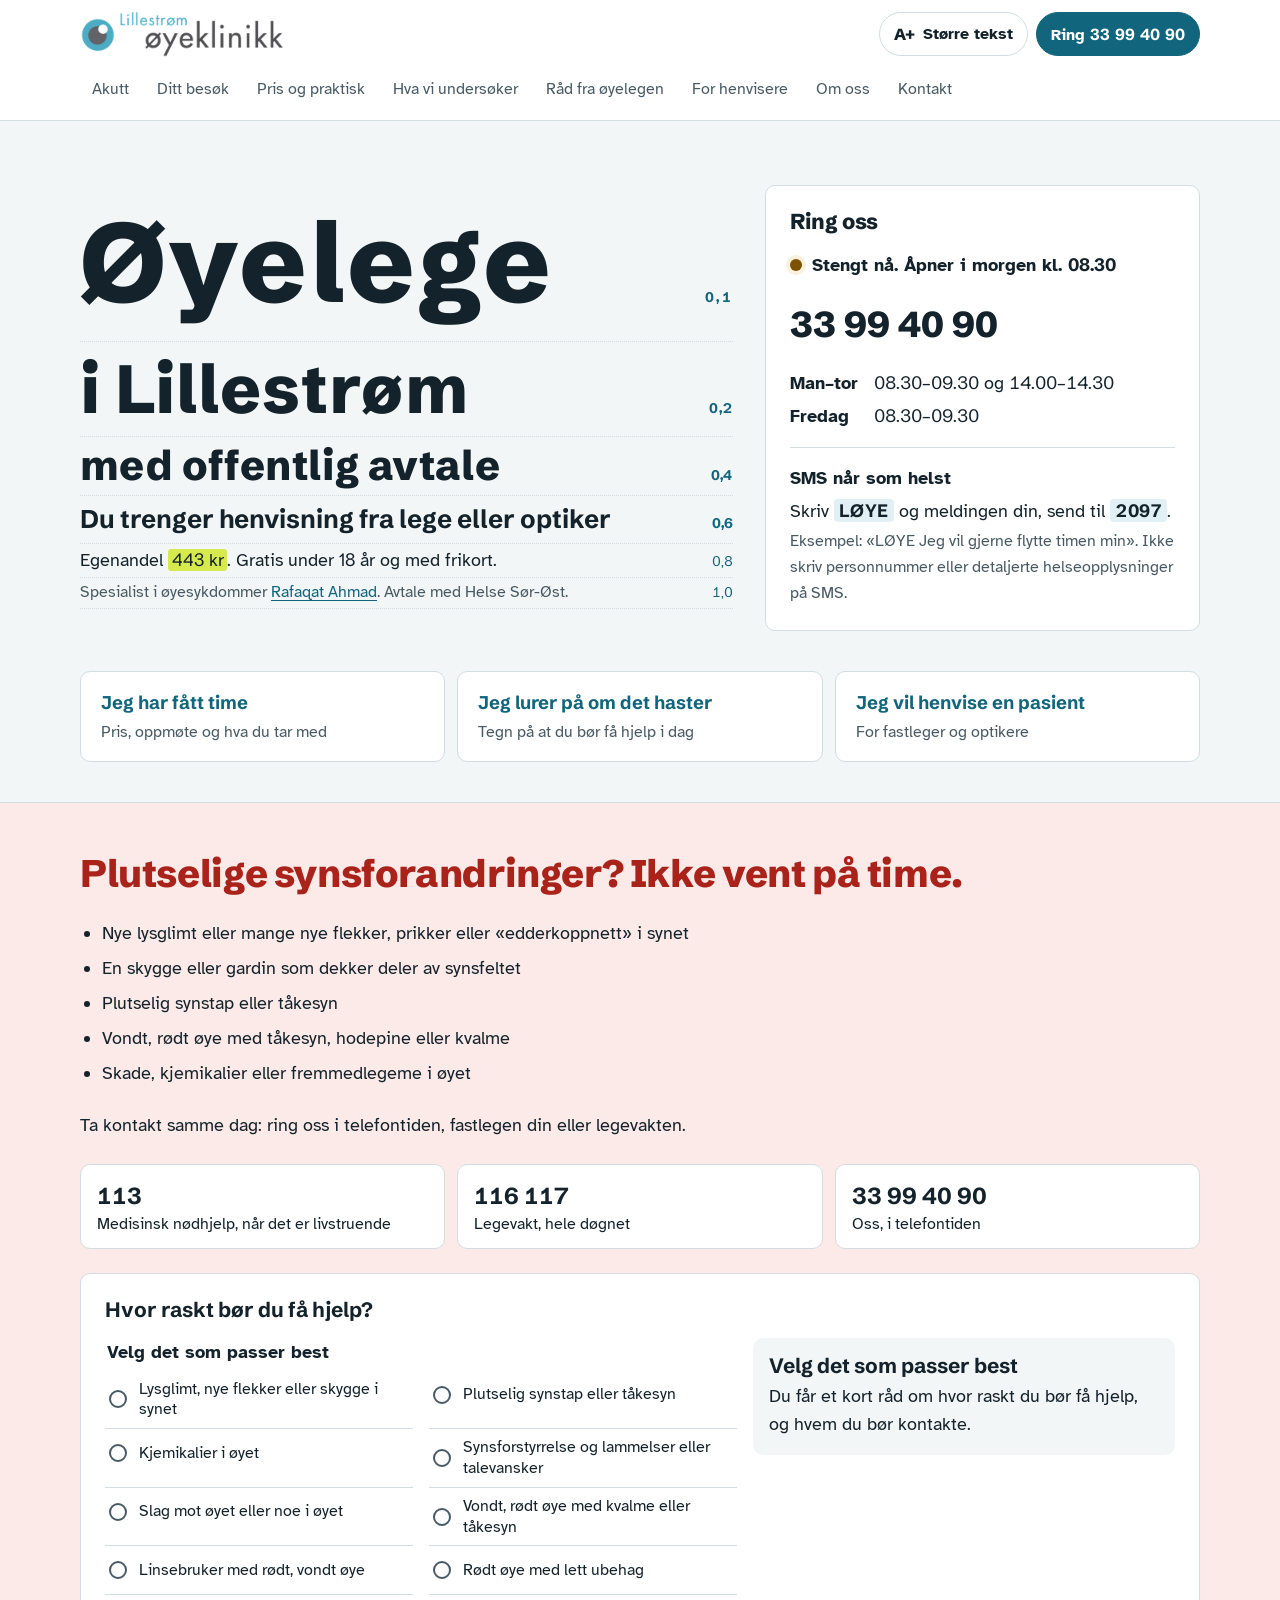
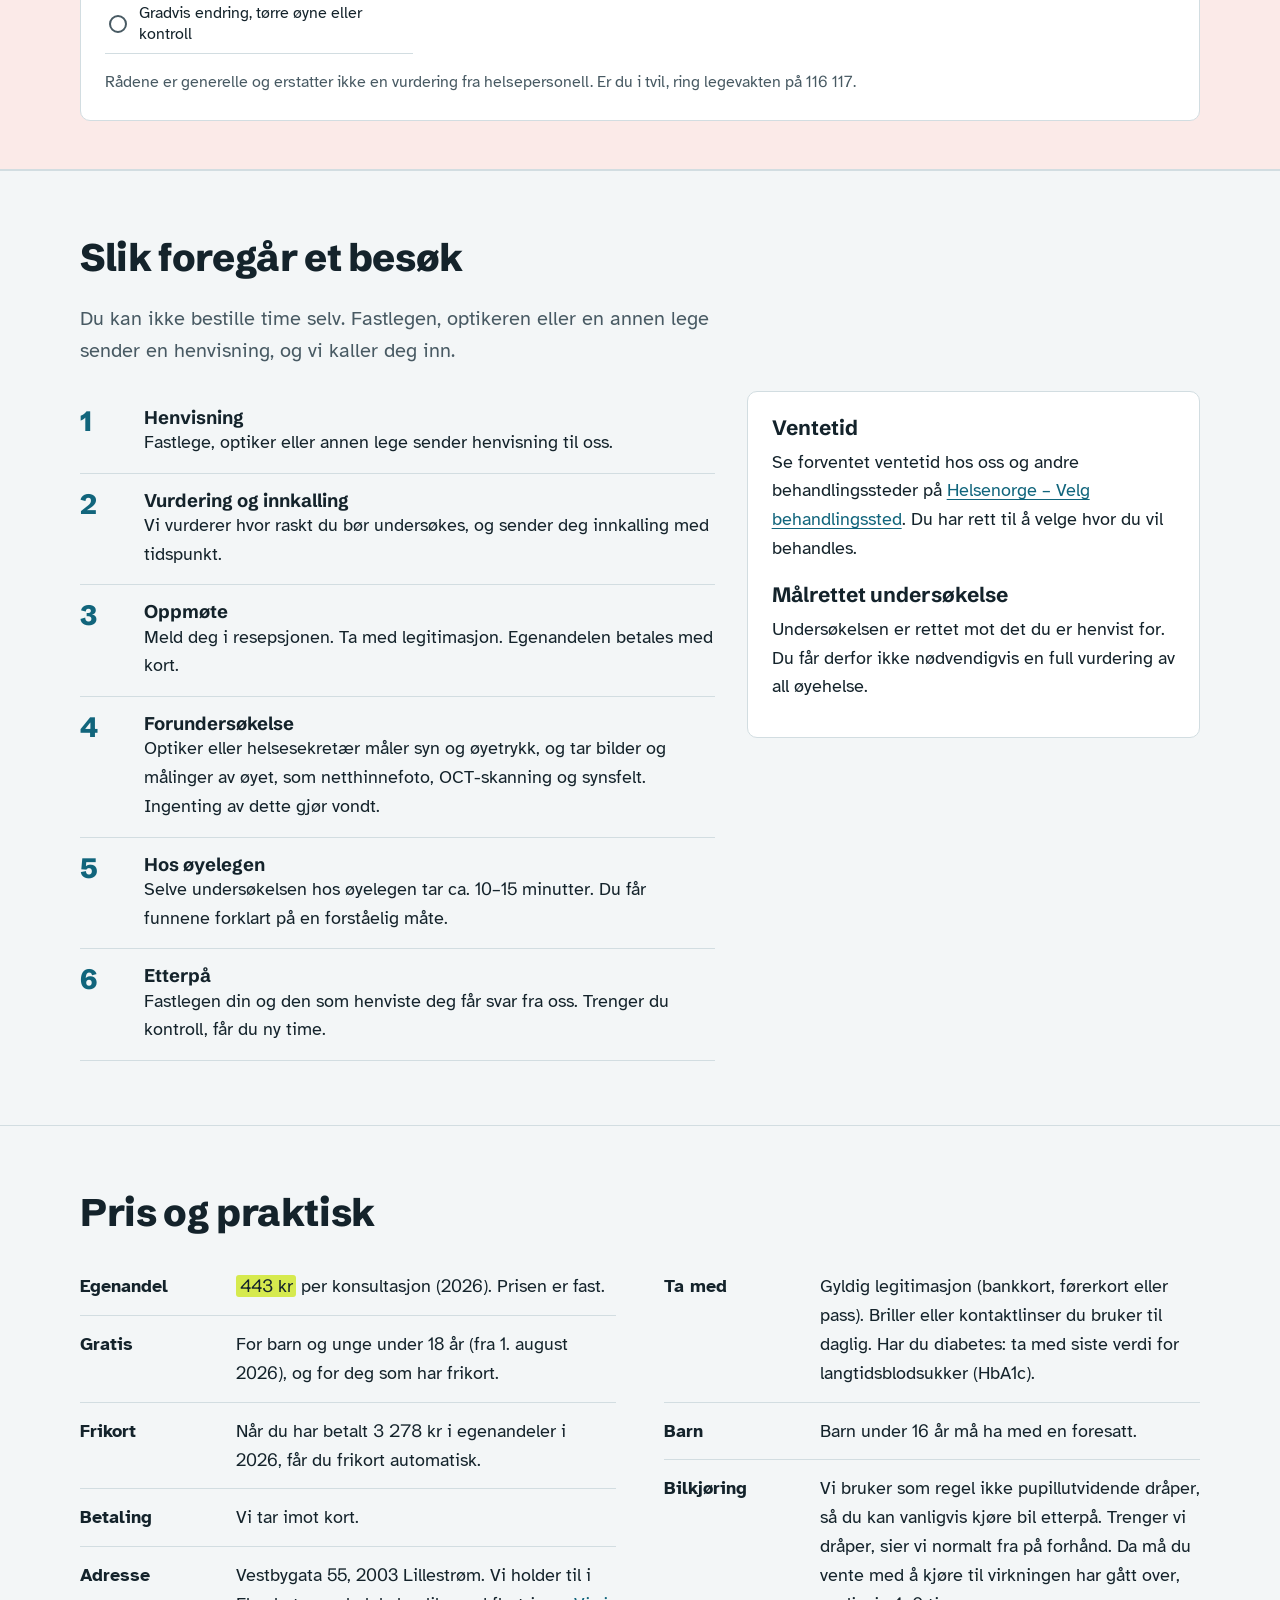
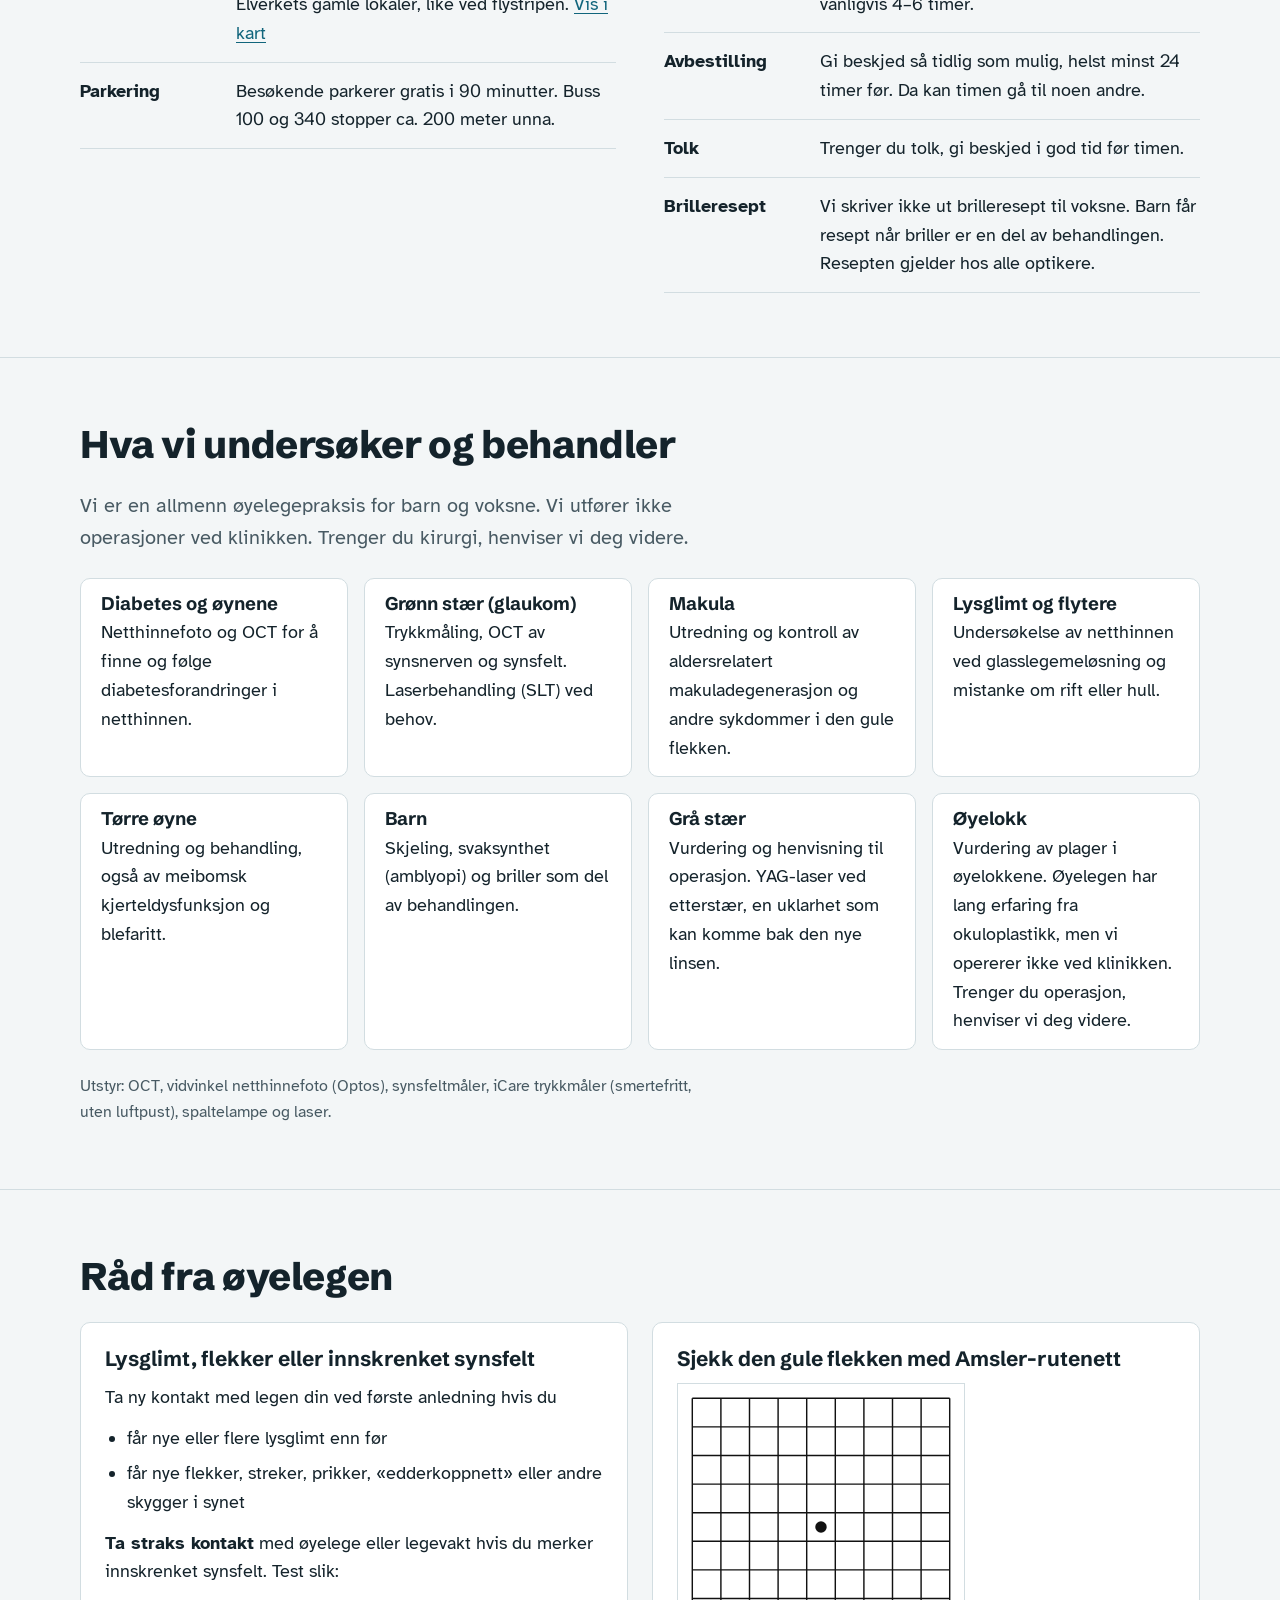
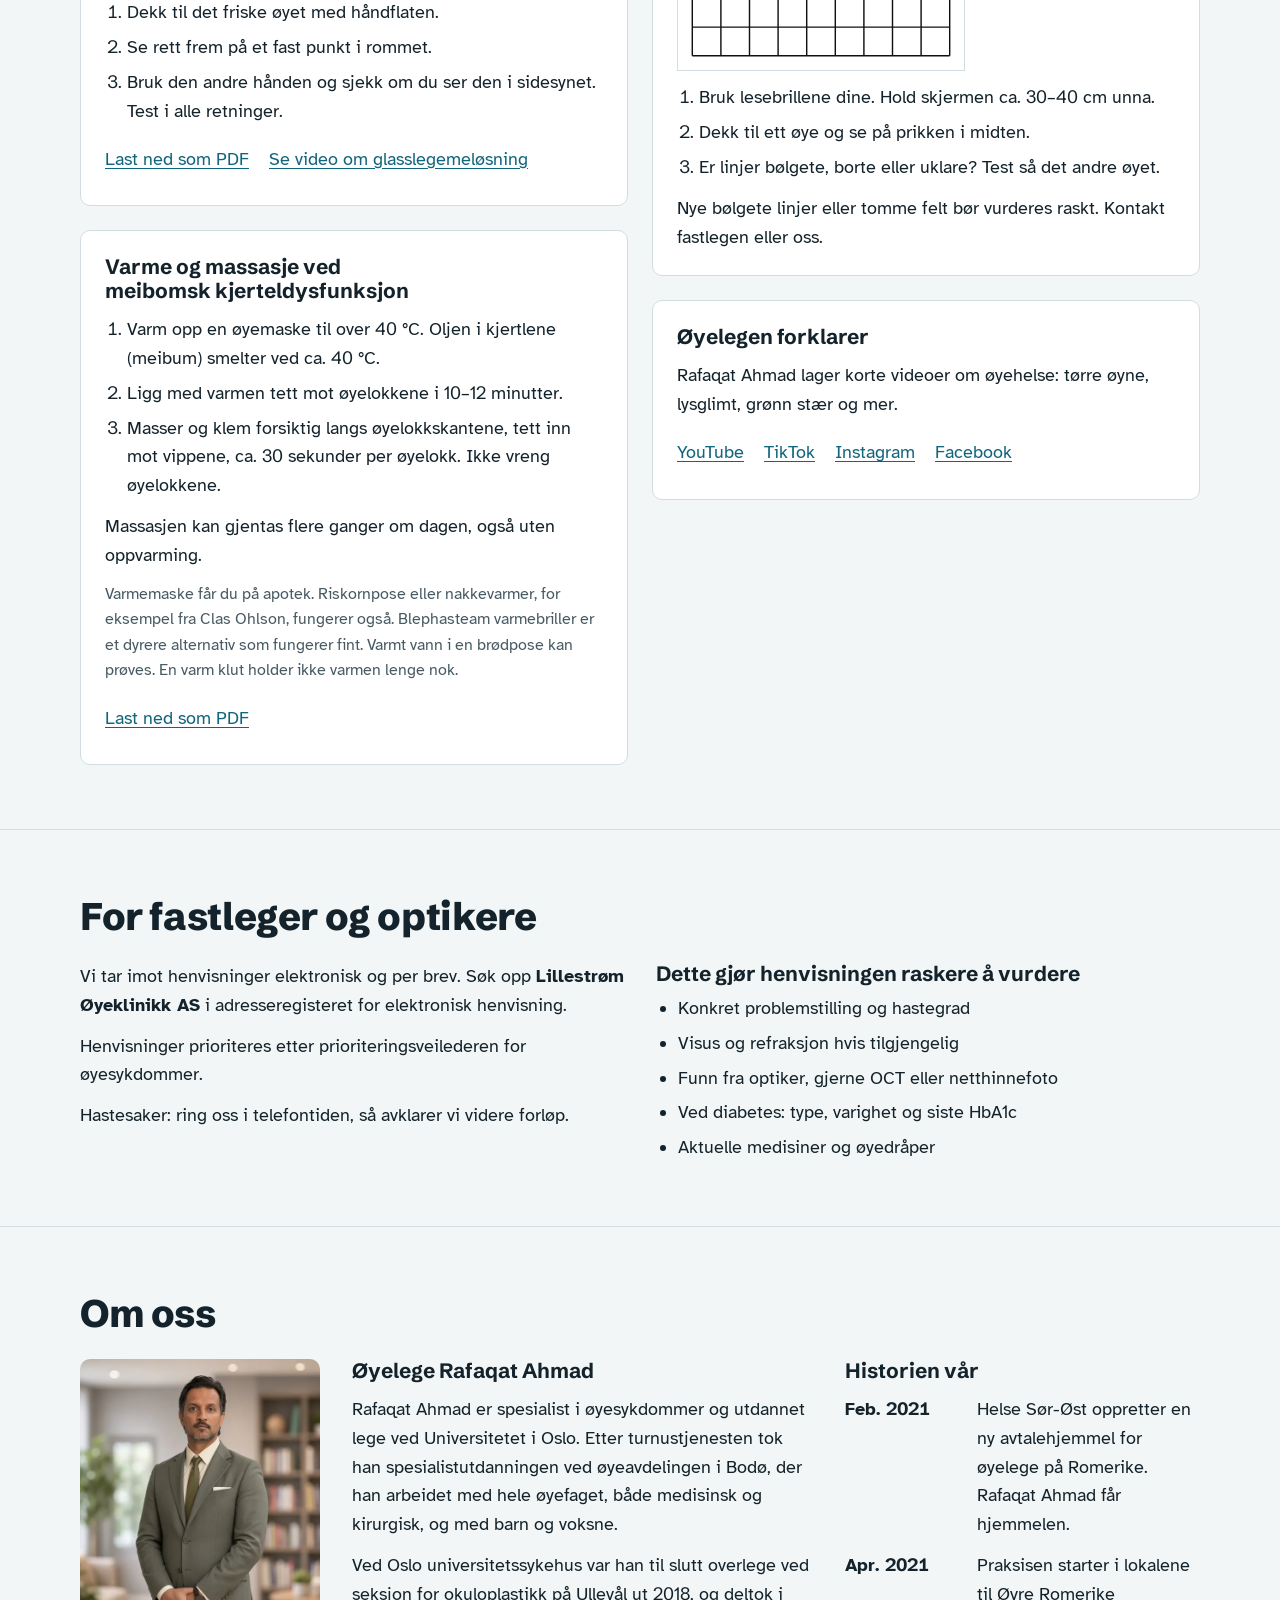
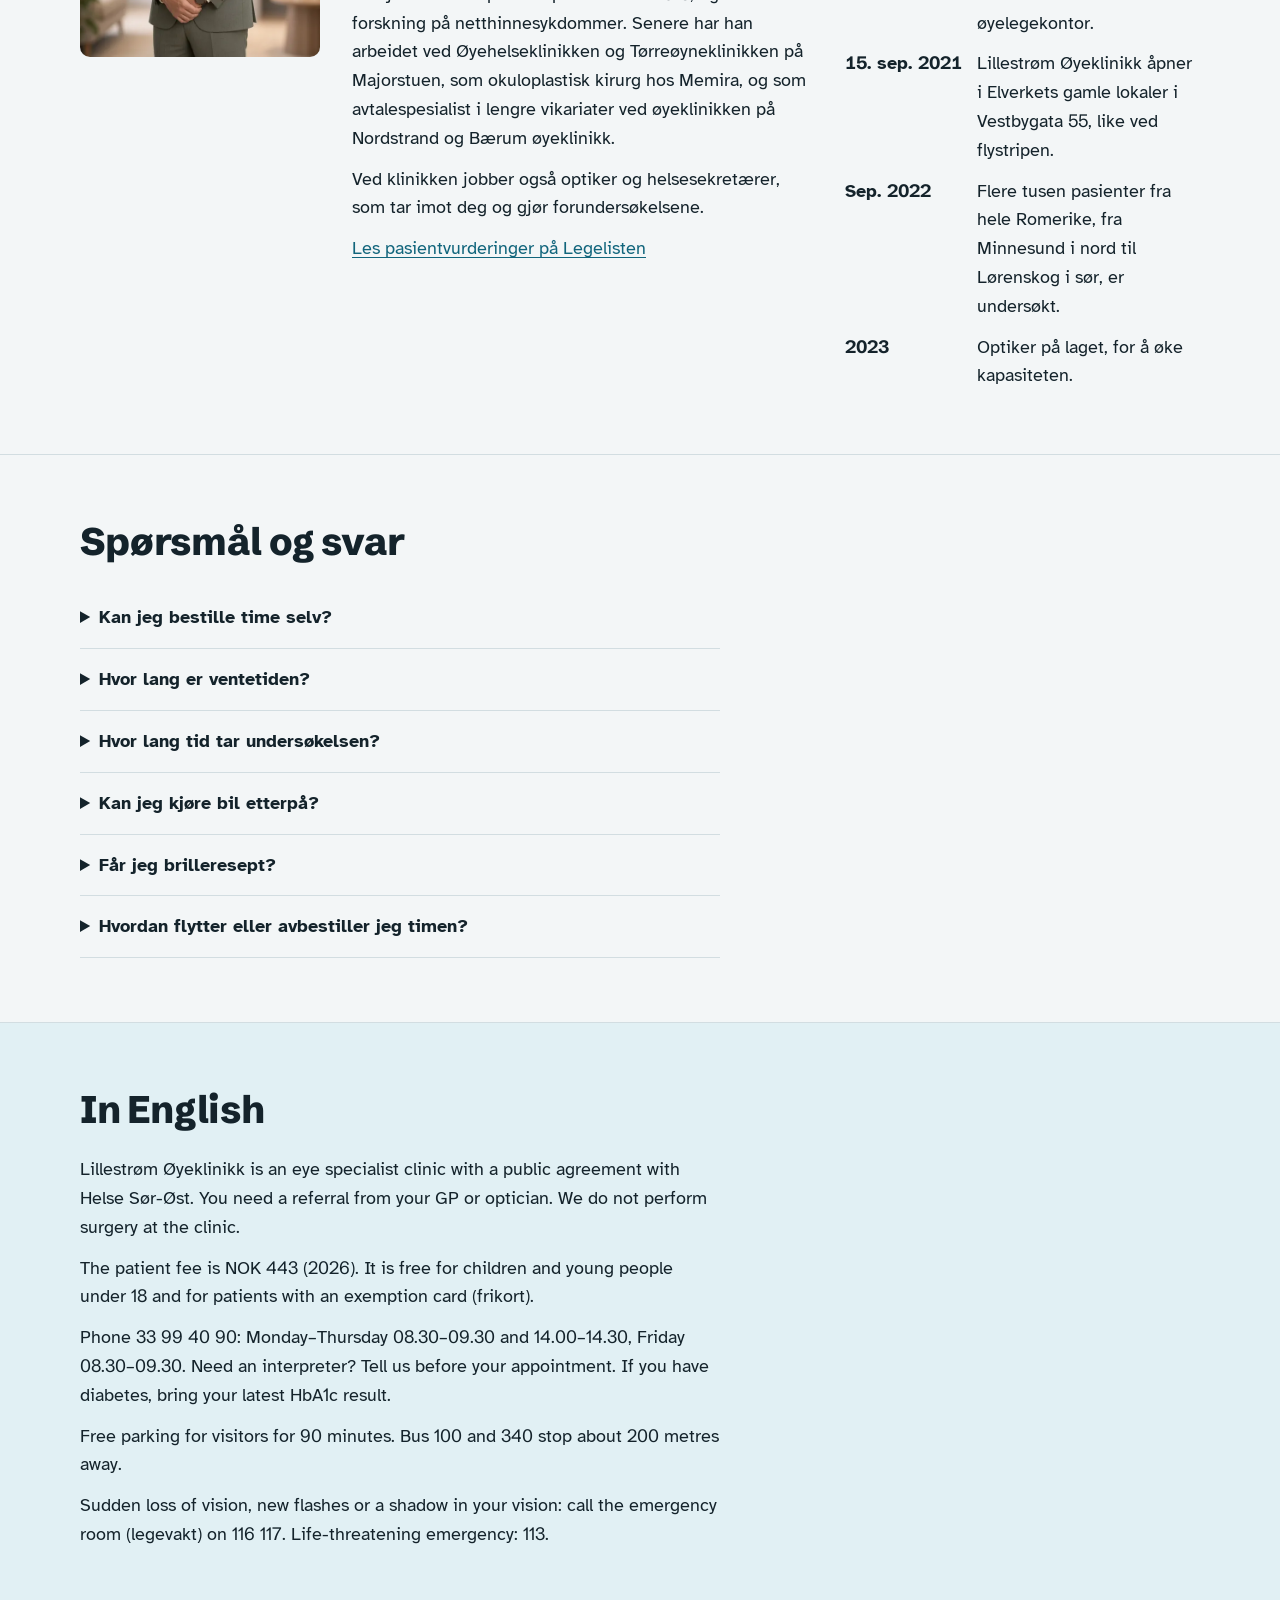
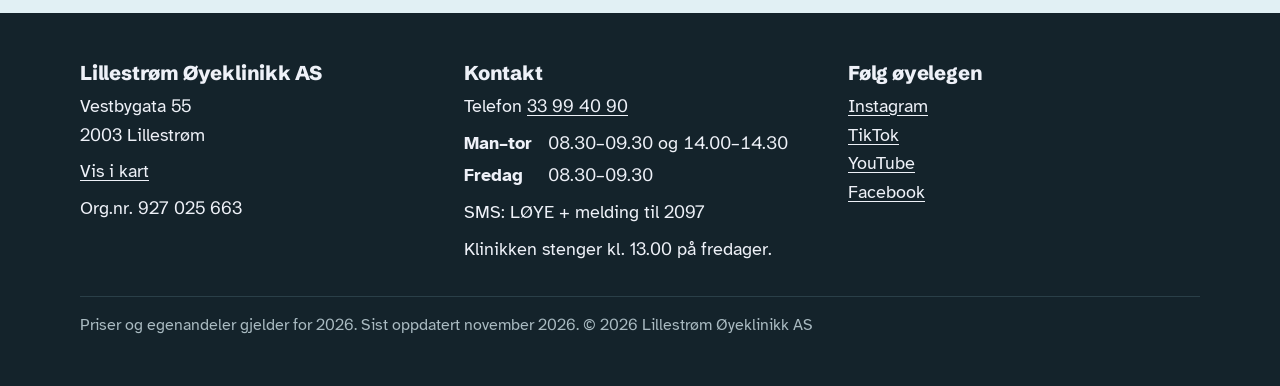
==== site/index.html @ c61e15dc "Add files via upload Første versjon av nettsiden" ====
<!doctype html>
<html lang="nb">
<head>
<meta charset="utf-8">
<meta name="viewport" content="width=device-width, initial-scale=1, viewport-fit=cover">
<title>Lillestrøm Øyeklinikk – øyelege i Lillestrøm</title>
<meta name="description" content="Øyelege med offentlig avtale i Lillestrøm. Spesialist i øyesykdommer Rafaqat Ahmad. Henvisning fra fastlege eller optiker. Egenandel 443 kr.">
<link rel="canonical" href="https://www.lillestromoyeklinikk.no/">
<meta name="theme-color" content="#F3F6F7" media="(prefers-color-scheme: light)">
<meta name="theme-color" content="#0B1519" media="(prefers-color-scheme: dark)">
<meta property="og:type" content="website">
<meta property="og:locale" content="nb_NO">
<meta property="og:site_name" content="Lillestrøm Øyeklinikk">
<meta property="og:title" content="Lillestrøm Øyeklinikk – øyelege i Lillestrøm">
<meta property="og:description" content="Øyelege med offentlig avtale i Lillestrøm. Spesialist i øyesykdommer Rafaqat Ahmad. Henvisning fra fastlege eller optiker. Egenandel 443 kr.">
<meta property="og:url" content="https://www.lillestromoyeklinikk.no/">
<meta property="og:image" content="https://www.lillestromoyeklinikk.no/assets/img/deling.jpg">
<meta name="twitter:card" content="summary_large_image">
<link rel="icon" type="image/png" sizes="64x64" href="assets/img/favicon-64.png">
<link rel="apple-touch-icon" href="assets/img/apple-touch-icon.png">
<link rel="preload" href="assets/fonts/schibsted-grotesk.woff2" as="font" type="font/woff2" crossorigin>
<link rel="stylesheet" href="styles.css">
<script src="script.js" defer></script>
<script type="application/ld+json">
{
  "@context": "https://schema.org",
  "@type": "MedicalClinic",
  "name": "Lillestrøm Øyeklinikk AS",
  "description": "Øyelege med offentlig avtale med Helse Sør-Øst. Henvisning fra lege eller optiker.",
  "url": "https://www.lillestromoyeklinikk.no",
  "telephone": "+47 33 99 40 90",
  "taxID": "927025663",
  "address": { "@type": "PostalAddress", "streetAddress": "Vestbygata 55", "postalCode": "2003", "addressLocality": "Lillestrøm", "addressCountry": "NO" },
  "isAcceptingNewPatients": true,
  "availableLanguage": ["nb", "en"],
  "sameAs": ["https://www.instagram.com/dr.rafaqat.ahmad", "https://www.facebook.com/dr.rafaqat.ahmad", "https://www.youtube.com/@DrRafaqatAhmadOyelege", "https://www.tiktok.com/@dr.ahmad.oye"],
  "employee": { "@type": "Physician", "name": "Rafaqat Ahmad", "jobTitle": "Spesialist i øyesykdommer" }
}
</script>
</head>
<body>
<a class="skip" href="#innhold">Hopp til innholdet</a>
<header class="top">
  <div class="wrap">
    <div class="top-row">
      <a class="brand" href="#top"><img class="logo-l" src="assets/img/logo-lys.webp" width="513" height="120" alt="Lillestrøm Øyeklinikk – til toppen"><img class="logo-d" src="assets/img/logo-mork.webp" width="513" height="120" alt="Lillestrøm Øyeklinikk – til toppen"></a>
      <div class="top-actions">
        <button class="btn" id="textsize" type="button"><span aria-hidden="true" class="ts-icon">A+</span><span class="long" id="textsize-label" aria-hidden="true">Større tekst</span><span class="visually-hidden" id="textsize-sr">Tekststørrelse: normal. Trykk for større tekst.</span></button>
        <a class="btn btn-primary" href="tel:+4733994090"><span class="short">Ring oss</span><span class="long">Ring 33 99 40 90</span></a>
      </div>
    </div>
    <nav class="nav" aria-label="Hovedmeny">
      <a href="#akutt">Akutt</a>
      <a href="#besok">Ditt besøk</a>
      <a href="#pris">Pris og praktisk</a>
      <a href="#undersokelser">Hva vi undersøker</a>
      <a href="#rad">Råd fra øyelegen</a>
      <a href="#henvisere">For henvisere</a>
      <a href="#om-oss">Om oss</a>
      <a href="#kontakt">Kontakt</a>
    </nav>
  </div>
</header>

<main id="top">
  <span id="innhold" tabindex="-1"></span>
  <div class="wrap hero">
    <div class="chart">
      <h1>
        <span class="row r1"><span>Øyelege</span><span class="va" aria-hidden="true">0,1</span></span>
        <span class="row r2"><span>i Lillestrøm</span><span class="va" aria-hidden="true">0,2</span></span>
        <span class="row r3"><span>med offentlig avtale</span><span class="va" aria-hidden="true">0,4</span></span>
      </h1>
      <p class="row r4"><span>Du trenger henvisning fra lege eller optiker</span><span class="va" aria-hidden="true">0,6</span></p>
      <p class="row r5"><span>Egenandel <span class="mark">443 kr</span>. Gratis under 18 år og med frikort.</span><span class="va" aria-hidden="true">0,8</span></p>
      <p class="row r6"><span>Spesialist i øyesykdommer <a href="#om-oss">Rafaqat Ahmad</a>. Avtale med Helse Sør-Øst.</span><span class="va" aria-hidden="true">1,0</span></p>
    </div>

    <aside class="callcard" aria-labelledby="ring-title">
      <h2 id="ring-title" class="h-card">Ring oss</h2>
      <p class="status" id="phone-status" data-open=""><span class="dot" aria-hidden="true"></span><span id="phone-status-text">Telefontiden står under</span></p>
      <a class="bignum" href="tel:+4733994090">33 99 40 90</a>
      <dl class="hours">
        <dt>Man–tor</dt><dd><span class="nw">08.30–09.30</span> og <span class="nw">14.00–14.30</span></dd>
        <dt>Fredag</dt><dd>08.30–09.30</dd>
      </dl>
      <div class="sms">
        <p><strong>SMS når som helst</strong></p>
        <p>Skriv <strong class="code">LØYE</strong> og meldingen din, send til <strong class="code">2097</strong>.</p>
        <p class="small">Eksempel: «LØYE Jeg vil gjerne flytte timen min». Ikke skriv personnummer eller detaljerte helseopplysninger på SMS.</p>
      </div>
    </aside>
  </div>

  <nav class="wrap router" aria-label="Snarveier">
    <a href="#pris"><strong>Jeg har fått time</strong><span>Pris, oppmøte og hva du tar med</span></a>
    <a href="#akutt"><strong>Jeg lurer på om det haster</strong><span>Tegn på at du bør få hjelp i dag</span></a>
    <a href="#henvisere"><strong>Jeg vil henvise en pasient</strong><span>For fastleger og optikere</span></a>
  </nav>

  <section class="akutt" id="akutt" aria-labelledby="akutt-title">
    <div class="wrap">
      <h2 id="akutt-title">Plutselige synsforandringer? Ikke vent på time.</h2>
      <ul class="redflags prose">
        <li>Nye lysglimt eller mange nye flekker, prikker eller «edderkoppnett» i synet</li>
        <li>En skygge eller gardin som dekker deler av synsfeltet</li>
        <li>Plutselig synstap eller tåkesyn</li>
        <li>Vondt, rødt øye med tåkesyn, hodepine eller kvalme</li>
        <li>Skade, kjemikalier eller fremmedlegeme i øyet</li>
      </ul>
      <p class="prose">Ta kontakt samme dag: ring oss i telefontiden, fastlegen din eller legevakten.</p>
      <ul class="numbers">
        <li class="num"><strong>113</strong><span>Medisinsk nødhjelp, når det er livstruende</span></li>
        <li class="num"><strong>116 117</strong><span>Legevakt, hele døgnet</span></li>
        <li class="num"><strong>33 99 40 90</strong><span>Oss, i telefontiden</span></li>
      </ul>

      <form class="guide" id="guide" aria-labelledby="guide-title">
        <h3 id="guide-title">Hvor raskt bør du få hjelp?</h3>
        <div class="guide-body">
        <fieldset>
          <legend>Velg det som passer best</legend>
          <span class="chip"><input type="radio" name="sym" id="s-glimt" value="glimt"><label for="s-glimt">Lysglimt, nye flekker eller skygge i synet</label></span>
          <span class="chip"><input type="radio" name="sym" id="s-tap" value="tap"><label for="s-tap">Plutselig synstap eller tåkesyn</label></span>
          <span class="chip"><input type="radio" name="sym" id="s-kjem" value="kjem"><label for="s-kjem">Kjemikalier i øyet</label></span>
          <span class="chip"><input type="radio" name="sym" id="s-slag" value="slag"><label for="s-slag">Synsforstyrrelse og lammelser eller talevansker</label></span>
          <span class="chip"><input type="radio" name="sym" id="s-skade" value="skade"><label for="s-skade">Slag mot øyet eller noe i øyet</label></span>
          <span class="chip"><input type="radio" name="sym" id="s-trykk" value="trykk"><label for="s-trykk">Vondt, rødt øye med kvalme eller tåkesyn</label></span>
          <span class="chip"><input type="radio" name="sym" id="s-linse" value="linse"><label for="s-linse">Linsebruker med rødt, vondt øye</label></span>
          <span class="chip"><input type="radio" name="sym" id="s-rodt" value="rodt"><label for="s-rodt">Rødt øye med lett ubehag</label></span>
          <span class="chip"><input type="radio" name="sym" id="s-gradvis" value="gradvis"><label for="s-gradvis">Gradvis endring, tørre øyne eller kontroll</label></span>
        </fieldset>
        <div class="result" id="guide-result" aria-live="polite">
          <h3>Velg det som passer best</h3>
          <p>Du får et kort råd om hvor raskt du bør få hjelp, og hvem du bør kontakte.</p>
        </div>
        </div>
        <p class="small">Rådene er generelle og erstatter ikke en vurdering fra helsepersonell. Er du i tvil, ring legevakten på 116 117.</p>
      </form>
    </div>
  </section>

  <section class="block" id="besok" aria-labelledby="besok-title">
    <div class="wrap">
      <h2 id="besok-title">Slik foregår et besøk</h2>
      <p class="lead">Du kan ikke bestille time selv. Fastlegen, optikeren eller en annen lege sender en henvisning, og vi kaller deg inn.</p>
      <div class="split">
      <ol class="steps">
        <li><div><h3>Henvisning</h3><p>Fastlege, optiker eller annen lege sender henvisning til oss.</p></div></li>
        <li><div><h3>Vurdering og innkalling</h3><p>Vi vurderer hvor raskt du bør undersøkes, og sender deg innkalling med tidspunkt.</p></div></li>
        <li><div><h3>Oppmøte</h3><p>Meld deg i resepsjonen. Ta med legitimasjon. Egenandelen betales med kort.</p></div></li>
        <li><div><h3>Forundersøkelse</h3><p>Optiker eller helsesekretær måler syn og øyetrykk, og tar bilder og målinger av øyet, som netthinnefoto, OCT-skanning og synsfelt. Ingenting av dette gjør vondt.</p></div></li>
        <li><div><h3>Hos øyelegen</h3><p>Selve undersøkelsen hos øyelegen tar ca. 10–15 minutter. Du får funnene forklart på en forståelig måte.</p></div></li>
        <li><div><h3>Etterpå</h3><p>Fastlegen din og den som henviste deg får svar fra oss. Trenger du kontroll, får du ny time.</p></div></li>
      </ol>
      <div class="note">
        <h3>Ventetid</h3>
        <p>Se forventet ventetid hos oss og andre behandlingssteder på <a href="https://www.helsenorge.no/velg-behandlingssted/" target="_blank" rel="noopener">Helsenorge – Velg behandlingssted</a>. Du har rett til å velge hvor du vil behandles.</p>
        <h3>Målrettet undersøkelse</h3>
        <p>Undersøkelsen er rettet mot det du er henvist for. Du får derfor ikke nødvendigvis en full vurdering av all øyehelse.</p>
      </div>
      </div>
    </div>
  </section>

  <section class="block" id="pris" aria-labelledby="pris-title">
    <div class="wrap">
      <h2 id="pris-title">Pris og praktisk</h2>
      <dl class="facts">
        <div><dt>Egenandel</dt><dd><span class="mark tnum">443 kr</span> per konsultasjon (2026). Prisen er fast.</dd></div>
        <div><dt>Gratis</dt><dd>For barn og unge under 18 år (fra 1. august 2026), og for deg som har frikort.</dd></div>
        <div><dt>Frikort</dt><dd>Når du har betalt <span class="tnum">3 278 kr</span> i egenandeler i 2026, får du frikort automatisk.</dd></div>
        <div><dt>Betaling</dt><dd>Vi tar imot kort.</dd></div>
        <div><dt>Adresse</dt><dd>Vestbygata 55, 2003 Lillestrøm. Vi holder til i Elverkets gamle lokaler, like ved flystripen. <a href="https://www.google.com/maps/search/?api=1&amp;query=Vestbygata+55%2C+2003+Lillestr%C3%B8m" target="_blank" rel="noopener">Vis i kart</a></dd></div>
        <div><dt>Parkering</dt><dd>Besøkende parkerer gratis i 90 minutter. Buss 100 og 340 stopper ca. 200 meter unna.</dd></div>
        <div><dt>Ta med</dt><dd>Gyldig legitimasjon (bankkort, førerkort eller pass). Briller eller kontaktlinser du bruker til daglig. Har du diabetes: ta med siste verdi for langtidsblodsukker (HbA1c).</dd></div>
        <div><dt>Barn</dt><dd>Barn under 16 år må ha med en foresatt.</dd></div>
        <div><dt>Bilkjøring</dt><dd>Vi bruker som regel ikke pupillutvidende dråper, så du kan vanligvis kjøre bil etterpå. Trenger vi dråper, sier vi normalt fra på forhånd. Da må du vente med å kjøre til virkningen har gått over, vanligvis 4–6 timer.</dd></div>
        <div><dt>Avbestilling</dt><dd>Gi beskjed så tidlig som mulig, helst minst 24 timer før. Da kan timen gå til noen andre.</dd></div>
        <div><dt>Tolk</dt><dd>Trenger du tolk, gi beskjed i god tid før timen.</dd></div>
        <div><dt>Brilleresept</dt><dd>Vi skriver ikke ut brilleresept til voksne. Barn får resept når briller er en del av behandlingen. Resepten gjelder hos alle optikere.</dd></div>
      </dl>
    </div>
  </section>

  <section class="block" id="undersokelser" aria-labelledby="und-title">
    <div class="wrap">
      <h2 id="und-title">Hva vi undersøker og behandler</h2>
      <p class="lead">Vi er en allmenn øyelegepraksis for barn og voksne. Vi utfører ikke operasjoner ved klinikken. Trenger du kirurgi, henviser vi deg videre.</p>
      <div class="cond">
        <article><h3>Diabetes og øynene</h3><p>Netthinnefoto og OCT for å finne og følge diabetesforandringer i netthinnen.</p></article>
        <article><h3>Grønn stær (glaukom)</h3><p>Trykkmåling, OCT av synsnerven og synsfelt. Laserbehandling (SLT) ved behov.</p></article>
        <article><h3>Makula</h3><p>Utredning og kontroll av aldersrelatert makuladegenerasjon og andre sykdommer i den gule flekken.</p></article>
        <article><h3>Lysglimt og flytere</h3><p>Undersøkelse av netthinnen ved glasslegemeløsning og mistanke om rift eller hull.</p></article>
        <article><h3>Tørre øyne</h3><p>Utredning og behandling, også av meibomsk kjerteldysfunksjon og blefaritt.</p></article>
        <article><h3>Barn</h3><p>Skjeling, svaksynthet (amblyopi) og briller som del av behandlingen.</p></article>
        <article><h3>Grå stær</h3><p>Vurdering og henvisning til operasjon. YAG-laser ved etterstær, en uklarhet som kan komme bak den nye linsen.</p></article>
        <article><h3>Øyelokk</h3><p>Vurdering av plager i øyelokkene. Øyelegen har lang erfaring fra okuloplastikk, men vi opererer ikke ved klinikken. Trenger du operasjon, henviser vi deg videre.</p></article>
      </div>
      <p class="tools prose">Utstyr: OCT, vidvinkel netthinnefoto (Optos), synsfeltmåler, iCare trykkmåler (smertefritt, uten luftpust), spaltelampe og laser.</p>
    </div>
  </section>

  <section class="block" id="rad" aria-labelledby="rad-title">
    <div class="wrap">
      <h2 id="rad-title">Råd fra øyelegen</h2>
      <div class="advice">
        <article>
          <h3>Lysglimt, flekker eller innskrenket synsfelt</h3>
          <p>Ta ny kontakt med legen din ved første anledning hvis du</p>
          <ul>
            <li>får nye eller flere lysglimt enn før</li>
            <li>får nye flekker, streker, prikker, «edderkoppnett» eller andre skygger i synet</li>
          </ul>
          <p><strong>Ta straks kontakt</strong> med øyelege eller legevakt hvis du merker innskrenket synsfelt. Test slik:</p>
          <ol>
            <li>Dekk til det friske øyet med håndflaten.</li>
            <li>Se rett frem på et fast punkt i rommet.</li>
            <li>Bruk den andre hånden og sjekk om du ser den i sidesynet. Test i alle retninger.</li>
          </ol>
          <div class="links">
            <a href="pdf/lysglimt-flekker-synsfelt.pdf" target="_blank" rel="noopener">Last ned som PDF</a>
            <a href="https://www.youtube.com/watch?v=QF1_ZJWCYj0" target="_blank" rel="noopener">Se video om glasslegemeløsning</a>
          </div>
        </article>
        <article>
          <h3>Varme og massasje ved meibomsk kjerteldysfunksjon</h3>
          <ol>
            <li>Varm opp en øyemaske til over 40 °C. Oljen i kjertlene (meibum) smelter ved ca. 40 °C.</li>
            <li>Ligg med varmen tett mot øyelokkene i 10–12 minutter.</li>
            <li>Masser og klem forsiktig langs øyelokkskantene, tett inn mot vippene, ca. 30 sekunder per øyelokk. Ikke vreng øyelokkene.</li>
          </ol>
          <p>Massasjen kan gjentas flere ganger om dagen, også uten oppvarming.</p>
          <p class="small">Varmemaske får du på apotek. Riskornpose eller nakkevarmer, for eksempel fra Clas Ohlson, fungerer også. Blephasteam varmebriller er et dyrere alternativ som fungerer fint. Varmt vann i en brødpose kan prøves. En varm klut holder ikke varmen lenge nok.</p>
          <div class="links"><a href="pdf/varme-og-massasje-oyelokk.pdf" target="_blank" rel="noopener">Last ned som PDF</a></div>
        </article>
        <article>
          <h3>Sjekk den gule flekken med Amsler-rutenett</h3>
          <svg class="amsler" viewBox="0 0 200 200" role="img" aria-label="Amsler-rutenett: et rutenett med en prikk i midten">
            <rect x="0" y="0" width="200" height="200" fill="#fff"/>
            <g stroke="#111" stroke-width="1">
              <path d="M10 10V190M30 10V190M50 10V190M70 10V190M90 10V190M110 10V190M130 10V190M150 10V190M170 10V190M190 10V190M10 10H190M10 30H190M10 50H190M10 70H190M10 90H190M10 110H190M10 130H190M10 150H190M10 170H190M10 190H190"/>
            </g>
            <circle cx="100" cy="100" r="4" fill="#111"/>
          </svg>
          <ol>
            <li>Bruk lesebrillene dine. Hold skjermen ca. 30–40 cm unna.</li>
            <li>Dekk til ett øye og se på prikken i midten.</li>
            <li>Er linjer bølgete, borte eller uklare? Test så det andre øyet.</li>
          </ol>
          <p>Nye bølgete linjer eller tomme felt bør vurderes raskt. Kontakt fastlegen eller oss.</p>
        </article>
        <article>
          <h3>Øyelegen forklarer</h3>
          <p>Rafaqat Ahmad lager korte videoer om øyehelse: tørre øyne, lysglimt, grønn stær og mer.</p>
          <div class="links">
            <a href="https://www.youtube.com/@DrRafaqatAhmadOyelege" target="_blank" rel="noopener">YouTube</a>
            <a href="https://www.tiktok.com/@dr.ahmad.oye" target="_blank" rel="noopener">TikTok</a>
            <a href="https://www.instagram.com/dr.rafaqat.ahmad" target="_blank" rel="noopener">Instagram</a>
            <a href="https://www.facebook.com/dr.rafaqat.ahmad" target="_blank" rel="noopener">Facebook</a>
          </div>
        </article>
      </div>
    </div>
  </section>

  <section class="block" id="henvisere" aria-labelledby="henv-title">
    <div class="wrap">
      <h2 id="henv-title">For fastleger og optikere</h2>
      <div class="two">
        <div class="prose stack">
          <p>Vi tar imot henvisninger elektronisk og per brev. Søk opp <strong>Lillestrøm Øyeklinikk AS</strong> i adresseregisteret for elektronisk henvisning.</p>
          <p>Henvisninger prioriteres etter prioriteringsveilederen for øyesykdommer.</p>
          <p>Hastesaker: ring oss i telefontiden, så avklarer vi videre forløp.</p>
        </div>
        <div>
          <h3>Dette gjør henvisningen raskere å vurdere</h3>
          <ul class="list-tight">
            <li>Konkret problemstilling og hastegrad</li>
            <li>Visus og refraksjon hvis tilgjengelig</li>
            <li>Funn fra optiker, gjerne OCT eller netthinnefoto</li>
            <li>Ved diabetes: type, varighet og siste HbA1c</li>
            <li>Aktuelle medisiner og øyedråper</li>
          </ul>
        </div>
      </div>
    </div>
  </section>

  <section class="block" id="om-oss" aria-labelledby="om-title">
    <div class="wrap">
      <h2 id="om-title">Om oss</h2>
      <div class="about">
        <figure class="portrait"><img src="assets/img/rafaqat-ahmad.webp" width="560" height="694" alt="Øyelege Rafaqat Ahmad" loading="lazy" decoding="async"></figure>
        <div class="prose bio stack">
          <h3>Øyelege Rafaqat Ahmad</h3>
          <p>Rafaqat Ahmad er spesialist i øyesykdommer og utdannet lege ved Universitetet i Oslo. Etter turnustjenesten tok han spesialistutdanningen ved øyeavdelingen i Bodø, der han arbeidet med hele øyefaget, både medisinsk og kirurgisk, og med barn og voksne.</p>
          <p>Ved Oslo universitetssykehus var han til slutt overlege ved seksjon for okuloplastikk på Ullevål ut 2018, og deltok i forskning på netthinnesykdommer. Senere har han arbeidet ved Øyehelseklinikken og Tørreøyneklinikken på Majorstuen, som okuloplastisk kirurg hos Memira, og som avtalespesialist i lengre vikariater ved øyeklinikken på Nordstrand og Bærum øyeklinikk.</p>
          <p>Ved klinikken jobber også optiker og helsesekretærer, som tar imot deg og gjør forundersøkelsene.</p>
          <p><a href="https://www.legelisten.no/klinikker/12609-lillestrom-oyeklinikk" target="_blank" rel="noopener">Les pasientvurderinger på Legelisten</a></p>
        </div>
        <div class="history">
          <h3 class="mb-12">Historien vår</h3>
          <ol class="timeline">
            <li><time datetime="2021-02">Feb. 2021</time><span>Helse Sør-Øst oppretter en ny avtalehjemmel for øyelege på Romerike. Rafaqat Ahmad får hjemmelen.</span></li>
            <li><time datetime="2021-04">Apr. 2021</time><span>Praksisen starter i lokalene til Øvre Romerike øyelegekontor.</span></li>
            <li><time datetime="2021-09-15">15. sep. 2021</time><span>Lillestrøm Øyeklinikk åpner i Elverkets gamle lokaler i Vestbygata 55, like ved flystripen.</span></li>
            <li><time datetime="2022-09">Sep. 2022</time><span>Flere tusen pasienter fra hele Romerike, fra Minnesund i nord til Lørenskog i sør, er undersøkt.</span></li>
            <li><time datetime="2023-03">2023</time><span>Optiker på laget, for å øke kapasiteten.</span></li>
          </ol>
        </div>
      </div>
    </div>
  </section>

  <section class="block" id="sporsmal" aria-labelledby="faq-title">
    <div class="wrap">
      <h2 id="faq-title">Spørsmål og svar</h2>
      <div class="prose">
        <details><summary>Kan jeg bestille time selv?</summary><p>Nei. Du trenger henvisning fra fastlege, optiker eller annen lege. Når vi har fått henvisningen, sender vi deg innkalling.</p></details>
        <details><summary>Hvor lang er ventetiden?</summary><p>Ventetiden varierer med hva du er henvist for og hvor mye det haster. Se oppdatert ventetid på Helsenorge – Velg behandlingssted.</p></details>
        <details><summary>Hvor lang tid tar undersøkelsen?</summary><p>Selve undersøkelsen hos øyelegen tar ca. 10–15 minutter. I tillegg kommer forundersøkelser som målinger og bilder, så sett av god tid.</p></details>
        <details><summary>Kan jeg kjøre bil etterpå?</summary><p>Som regel ja. Vi bruker sjelden pupillutvidende dråper. Får du dråper, må du vente med å kjøre til virkningen har gått over, vanligvis 4–6 timer.</p></details>
        <details><summary>Får jeg brilleresept?</summary><p>Nei, vi skriver bare ut brilleresept til barn når det er en del av behandlingen. Du kan få brilleresept hos optiker.</p></details>
        <details><summary>Hvordan flytter eller avbestiller jeg timen?</summary><p>Ring oss i telefontiden, eller send SMS med kodeordet LØYE til 2097. Gi beskjed så tidlig som mulig, helst minst 24 timer før.</p></details>
      </div>
    </div>
  </section>

  <section class="block english" id="english" lang="en" aria-labelledby="en-title">
    <div class="wrap">
      <h2 id="en-title">In English</h2>
      <div class="prose stack">
        <p>Lillestrøm Øyeklinikk is an eye specialist clinic with a public agreement with Helse Sør-Øst. You need a referral from your GP or optician. We do not perform surgery at the clinic.</p>
        <p>The patient fee is NOK 443 (2026). It is free for children and young people under 18 and for patients with an exemption card (frikort).</p>
        <p>Phone 33 99 40 90: Monday–Thursday 08.30–09.30 and 14.00–14.30, Friday 08.30–09.30. Need an interpreter? Tell us before your appointment. If you have diabetes, bring your latest HbA1c result.</p>
        <p>Free parking for visitors for 90 minutes. Bus 100 and 340 stop about 200 metres away.</p>
        <p>Sudden loss of vision, new flashes or a shadow in your vision: call the emergency room (legevakt) on 116 117. Life-threatening emergency: 113.</p>
      </div>
    </div>
  </section>
</main>

<footer id="kontakt">
  <div class="wrap">
    <div>
      <h2>Lillestrøm Øyeklinikk AS</h2>
      <p>Vestbygata 55<br>2003 Lillestrøm</p>
      <p class="mt-8"><a href="https://www.google.com/maps/search/?api=1&amp;query=Vestbygata+55%2C+2003+Lillestr%C3%B8m" target="_blank" rel="noopener">Vis i kart</a></p>
      <p class="mt-8">Org.nr. 927 025 663</p>
    </div>
    <div>
      <h2>Kontakt</h2>
      <p>Telefon <a href="tel:+4733994090">33 99 40 90</a></p>
      <dl class="hours mt-8">
        <dt>Man–tor</dt><dd><span class="nw">08.30–09.30</span> og <span class="nw">14.00–14.30</span></dd>
        <dt>Fredag</dt><dd>08.30–09.30</dd>
      </dl>
      <p class="mt-8">SMS: LØYE + melding til 2097</p>
      <p class="mt-8">Klinikken stenger kl. 13.00 på fredager.</p>
    </div>
    <div>
      <h2>Følg øyelegen</h2>
      <p><a href="https://www.instagram.com/dr.rafaqat.ahmad" target="_blank" rel="noopener">Instagram</a><br>
      <a href="https://www.tiktok.com/@dr.ahmad.oye" target="_blank" rel="noopener">TikTok</a><br>
      <a href="https://www.youtube.com/@DrRafaqatAhmadOyelege" target="_blank" rel="noopener">YouTube</a><br>
      <a href="https://www.facebook.com/dr.rafaqat.ahmad" target="_blank" rel="noopener">Facebook</a></p>
    </div>
    <p class="updated">Priser og egenandeler gjelder for 2026. Sist oppdatert november 2026. © 2026 Lillestrøm Øyeklinikk AS</p>
  </div>
</footer>
</body>
</html>
---- site/styles.css ----
/* Grunnoppsett */
*, *::before, *::after { box-sizing: border-box; }
:root { padding-top: env(safe-area-inset-top, 0px); padding-bottom: env(safe-area-inset-bottom, 0px); }
body { margin: 0; }
img { max-width: 100%; }
[hidden] { display: none !important; }
/* Fonter ligger på eget domene: ingen kall til Google eller andre tredjeparter (personvern). Schibsted Grotesk og Atkinson Hyperlegible, SIL Open Font License. */
@font-face { font-family: "Schibsted Grotesk"; font-weight: 400 900; font-display: swap; src: url("assets/fonts/schibsted-grotesk.woff2") format("woff2"); }
/* Brødtekst: Atkinson Hyperlegible for bokstaver, men sifre fra Schibsted Grotesk, fordi Atkinsons strekete null ligner Ø.
   Siffer-reglene står sist: ved overlappende tegnområder vinner den sist definerte regelen. */
@font-face { font-family: "Klinikk Tekst"; font-weight: 400; font-display: swap; src: url("assets/fonts/atkinson-400.woff2") format("woff2"); }
@font-face { font-family: "Klinikk Tekst"; font-weight: 700; font-display: swap; src: url("assets/fonts/atkinson-700.woff2") format("woff2"); }
@font-face { font-family: "Klinikk Tekst"; font-weight: 400; font-display: swap; unicode-range: U+0030-0039; src: url("assets/fonts/schibsted-sifre.woff2") format("woff2"); }
@font-face { font-family: "Klinikk Tekst"; font-weight: 700; font-display: swap; unicode-range: U+0030-0039; src: url("assets/fonts/schibsted-sifre.woff2") format("woff2"); }

/* Farger fra klinikkens logo: petrolblå aksent, nøytraler med svak blågrønn tone.
   Layout: venstrejustert lesekolonne; hero bygget som en synstavle (visus 0,1 → 1,0); akutt som eget bånd i full bredde */
:root {
  --paper: #F3F6F7;
  --surface: #FFFFFF;
  --ink: #14232B;
  --ink-soft: #485A63;
  --line: #D2DDE1;
  --cobalt: #11657C;
  --cobalt-soft: #E1F0F4;
  --fluo: #D6EA4E;
  --on-fluo: #14232B;
  --alert: #A9231B;
  --alert-soft: #FBEAE8;
  --warn: #7A5200;
  --warn-soft: #FBF1DC;
  --ok: #1D6E42;
  --ok-soft: #E3F3EA;
  --foot-bg: #14232B;
  --foot-fg: #EEF1F8;
  --foot-soft: #A9BAC1;
  --foot-line: #2A3F48;
  --logo-l: block;
  --logo-d: none;
  --display: "Schibsted Grotesk", "Helvetica Neue", Arial, sans-serif;
  --body: "Klinikk Tekst", Verdana, "Segoe UI", sans-serif;
  --radius: 10px;
}
@media (prefers-color-scheme: dark) {
  :root:not([data-theme="light"]) {
    --paper: #0B1519; --surface: #12212A; --ink: #E6EEF1; --ink-soft: #A5B6BE; --line: #26404B; --logo-l: none; --logo-d: block;
    --cobalt: #6FC8DF; --cobalt-soft: #123441; --fluo: #D6EA4E; --on-fluo: #14232B;
    --alert: #FF9C92; --alert-soft: #3A1A1A; --warn: #F2C46B; --warn-soft: #362A12; --ok: #7ED6A2; --ok-soft: #14301F; --foot-bg: #061014; --foot-fg: #E6EEF1; --foot-soft: #93A6AE; --foot-line: #1E3540;
    color-scheme: dark;
  }
}
:root[data-theme="dark"] {
  --paper: #0B1519; --surface: #12212A; --ink: #E6EEF1; --ink-soft: #A5B6BE; --line: #26404B; --logo-l: none; --logo-d: block;
  --cobalt: #6FC8DF; --cobalt-soft: #123441; --fluo: #D6EA4E; --on-fluo: #14232B;
  --alert: #FF9C92; --alert-soft: #3A1A1A; --warn: #F2C46B; --warn-soft: #362A12; --ok: #7ED6A2; --ok-soft: #14301F; --foot-bg: #061014; --foot-fg: #E6EEF1; --foot-soft: #93A6AE; --foot-line: #1E3540;
  color-scheme: dark;
}
html { font-size: 100%; }
html[data-text="l"] { font-size: 112.5%; }
html[data-text="xl"] { font-size: 125%; }
body {
  background: var(--paper); color: var(--ink);
  font-family: var(--body); font-size: 1.125rem; line-height: 1.6;
  -webkit-font-smoothing: antialiased;
}
body::before { content: ""; position: fixed; inset: 0 0 auto; height: env(safe-area-inset-top, 0px); z-index: 10; background: var(--surface); }
.wrap { max-width: 72rem; margin-inline: auto; padding-left: max(16px, env(safe-area-inset-left, 0px)); padding-right: max(16px, env(safe-area-inset-right, 0px)); }
.prose { max-width: 40rem; }
a { color: var(--cobalt); text-underline-offset: 0.18em; }
a:focus-visible, button:focus-visible, summary:focus-visible, input:focus-visible + label { outline: 3px solid var(--cobalt); outline-offset: 2px; border-radius: 4px; }
h1, h2, h3 { font-family: var(--display); line-height: 1.15; text-wrap: balance; margin: 0; }
h2 { font-size: clamp(1.75rem, 4vw, 2.4rem); font-weight: 800; letter-spacing: -0.01em; }
h3 { font-size: 1.3rem; font-weight: 700; }
p { margin: 0; }
.tnum { font-variant-numeric: tabular-nums; }

.skip { position: absolute; left: max(16px, env(safe-area-inset-left, 0px)); top: calc(env(safe-area-inset-top, 0px) + 8px); z-index: 50; padding: 10px 16px; background: var(--ink); color: var(--paper); border-radius: 8px; font-weight: 700; transform: translateY(-200%); }
.skip:focus { transform: none; }
/* Header */
.top { position: sticky; top: env(safe-area-inset-top, 0px); z-index: 20; background: var(--surface); border-bottom: 1px solid var(--line); }
.top-row { display: flex; align-items: center; justify-content: space-between; gap: 8px; padding-block: 10px; }
@media (max-width: 359px) { .top-actions { gap: 6px; } .top-actions .btn { padding: 0 10px; } }
.brand { display: flex; align-items: center; gap: 10px; min-height: 44px; text-decoration: none; color: var(--ink); font-family: var(--display); font-weight: 800; font-size: 1.1rem; line-height: 1.1; }
.brand img { height: 40px; width: auto; max-width: none; flex: none; }
.brand .logo-l { display: var(--logo-l); }
.brand .logo-d { display: var(--logo-d); }
@media (max-width: 359px) { .brand img { height: 28px; } }
@media (min-width: 900px) { .brand img { height: 48px; } }
.top-actions { display: flex; align-items: center; gap: 8px; }
.btn { display: inline-flex; align-items: center; gap: 8px; min-height: 44px; min-width: 44px; justify-content: center; white-space: nowrap; padding: 0 14px; border-radius: 999px; border: 1px solid var(--line); background: var(--surface); color: var(--ink); font: 700 1rem var(--body); text-decoration: none; cursor: pointer; }
.btn-primary { background: var(--cobalt); border-color: var(--cobalt); color: var(--surface); }
.nav { display: flex; gap: 4px; overflow-x: auto; padding-bottom: 8px; scrollbar-width: none; }
.visually-hidden { position: absolute; width: 1px; height: 1px; overflow: hidden; clip: rect(0 0 0 0); white-space: nowrap; }
.ts-icon { font-family: var(--display); font-weight: 800; }
.btn .long { display: none; }
@media (min-width: 560px) { .btn .long { display: inline; } .btn .short { display: none; } }
.nav a { flex: none; display: inline-flex; align-items: center; min-height: 44px; padding: 0 12px; border-radius: 999px; color: var(--ink-soft); text-decoration: none; font-size: 1rem; }
.nav a:hover { background: var(--cobalt-soft); color: var(--ink); }

/* Hero */
.hero { padding-block: 40px 32px; display: grid; gap: 32px; }
@media (min-width: 900px) { .hero { grid-template-columns: 1.5fr 1fr; align-items: start; padding-block: 64px 40px; } }
.chart { min-width: 0; }
.chart .row { display: flex; align-items: baseline; justify-content: space-between; gap: 16px; border-bottom: 1px dotted var(--line); padding-block: 0.12em; }
.chart .va { font-family: var(--body); font-size: 0.875rem; color: var(--cobalt); font-variant-numeric: tabular-nums; flex: none; }
.chart h1 { font-weight: 800; }
.chart h1 .row { display: flex; }
.r1 { font-size: clamp(3.25rem, 14vw, 7rem); letter-spacing: 0.02em; }
.r2 { font-size: clamp(2.1rem, 8.5vw, 4.25rem); letter-spacing: 0.015em; }
.r3 { font-size: clamp(1.4rem, 5.4vw, 2.6rem); letter-spacing: 0.01em; }
.r4 { font-family: var(--display); font-weight: 700; font-size: clamp(1.15rem, 3.4vw, 1.6rem); }
.r5 { font-size: 1.125rem; }
.r6 { font-size: 1rem; color: var(--ink-soft); }
.mark { background: var(--fluo); color: var(--on-fluo); padding: 0 0.2em; border-radius: 3px; }

.callcard { background: var(--surface); border: 1px solid var(--line); border-radius: var(--radius); padding: 24px; display: grid; gap: 16px; min-width: 0; }
.status { display: flex; align-items: center; gap: 10px; font-weight: 700; min-height: 3.2em; }
@media (min-width: 900px) { .status { min-height: 1.6em; } }
.dot { width: 12px; height: 12px; border-radius: 50%; background: var(--ink-soft); flex: none; }
.status[data-open="true"] .dot { background: var(--ok); box-shadow: 0 0 0 4px var(--ok-soft); }
.status[data-open="false"] .dot { background: var(--warn); box-shadow: 0 0 0 4px var(--warn-soft); }
.bignum { font-family: var(--display); font-weight: 800; font-size: 2.25rem; letter-spacing: 0.01em; color: var(--ink); text-decoration: none; font-variant-numeric: tabular-nums; }
.small { font-size: 1rem; color: var(--ink-soft); }
.hours { display: grid; grid-template-columns: auto 1fr; gap: 4px 16px; margin: 0; font-variant-numeric: tabular-nums; }
.sms { border-top: 1px solid var(--line); padding-top: 16px; display: grid; gap: 4px; }
.code { font-family: var(--display); letter-spacing: 0.04em; background: var(--cobalt-soft); padding: 0 0.3em; border-radius: 4px; }
.hours dt { font-weight: 700; }
.hours dd { margin: 0; }
.nw { white-space: nowrap; }

/* Snarveier */
.router { display: grid; gap: 12px; padding-block: 0 40px; }
@media (min-width: 760px) { .router { grid-template-columns: repeat(3, minmax(0, 1fr)); } }
.router a { display: grid; gap: 2px; padding: 16px 20px; border-radius: var(--radius); border: 1px solid var(--line); background: var(--surface); color: var(--ink); text-decoration: none; }
.router a:hover { border-color: var(--cobalt); }
.router strong { font-family: var(--display); font-size: 1.15rem; color: var(--cobalt); }
.router span { font-size: 1rem; color: var(--ink-soft); }

/* Akutt */
.akutt { background: var(--alert-soft); border-block: 1px solid var(--line); }
.akutt .wrap { padding-block: 48px; display: grid; gap: 24px; }
.akutt h2 { color: var(--alert); }
.redflags { margin: 0; padding-left: 1.2em; display: grid; gap: 6px; }
.numbers { list-style: none; margin: 0; padding: 0; display: grid; gap: 8px; }
@media (min-width: 760px) { .numbers { grid-template-columns: repeat(3, minmax(0, 1fr)); gap: 12px; } }
.num { background: var(--surface); border: 1px solid var(--line); border-radius: var(--radius); padding: 10px 16px; min-width: 0; display: grid; grid-template-columns: 9.25rem minmax(0, 1fr); align-items: center; gap: 12px; }
@media (min-width: 760px) { .num { grid-template-columns: 1fr; gap: 0; padding: 12px 16px; } }
.num strong { font-family: var(--display); font-size: 1.45rem; font-variant-numeric: tabular-nums; white-space: nowrap; }
.num span { font-size: 1rem; line-height: 1.35; }

.guide { background: var(--surface); border: 1px solid var(--line); border-radius: var(--radius); padding: 24px; display: grid; gap: 16px; }
.guide-body { display: grid; gap: 16px; }
@media (min-width: 900px) { .guide-body { grid-template-columns: minmax(0, 1.5fr) minmax(0, 1fr); align-items: start; } .result { position: sticky; top: calc(env(safe-area-inset-top, 0px) + 120px); } }
.guide fieldset { border: 0; padding: 0; margin: 0; display: grid; gap: 0; min-width: 0; }
@media (min-width: 640px) { .guide fieldset { grid-template-columns: 1fr 1fr; column-gap: 16px; } }
.guide legend { font-weight: 700; margin-bottom: 4px; }
.chip { position: relative; display: block; border-bottom: 1px solid var(--line); }
.chip input { position: absolute; opacity: 0; pointer-events: none; }
.chip label { display: flex; align-items: center; gap: 12px; min-height: 48px; padding: 8px 4px; cursor: pointer; font-size: 1rem; line-height: 1.3; }
.chip label::before { content: ""; flex: none; width: 18px; height: 18px; border-radius: 50%; border: 2px solid var(--ink-soft); background: var(--surface); }
.chip input:checked + label { font-weight: 700; }
.chip input:checked + label::before { border-color: var(--cobalt); background: var(--cobalt); box-shadow: inset 0 0 0 3px var(--surface); }
.chip label:hover { background: var(--cobalt-soft); }
.result { border-radius: var(--radius); padding: 16px; background: var(--paper); }
.result[data-level="113"] { background: var(--alert); color: var(--surface); }
.result[data-level="same"] { background: var(--alert-soft); border: 2px solid var(--alert); }
.result[data-level="days"] { background: var(--warn-soft); }
.result[data-level="ref"] { background: var(--ok-soft); }
.result h3 { margin-bottom: 4px; }

/* Seksjoner */
section.block { padding-block: 40px; border-top: 1px solid var(--line); }
@media (min-width: 900px) { section.block { padding-block: 64px; } }
section.block > .wrap { display: grid; gap: 24px; }
.lead { font-size: 1.25rem; color: var(--ink-soft); max-width: 40rem; }
.steps { list-style: none; margin: 0; padding: 0; display: grid; gap: 0; counter-reset: s; }
.steps li { counter-increment: s; display: grid; grid-template-columns: 3rem 1fr; gap: 16px; padding-block: 16px; border-bottom: 1px solid var(--line); }
.steps li::before { content: counter(s); font-family: var(--display); font-weight: 800; font-size: 1.75rem; color: var(--cobalt); line-height: 1; }
.steps h3 { font-size: 1.15rem; }
.split { display: grid; gap: 32px; }
@media (min-width: 900px) { .split { grid-template-columns: minmax(0, 1.4fr) minmax(0, 1fr); align-items: start; } }
.note { background: var(--surface); border: 1px solid var(--line); border-radius: var(--radius); padding: 24px; display: grid; gap: 8px; }
.note h3 + p { margin-bottom: 12px; }
.facts { margin: 0; column-gap: 48px; }
@media (min-width: 900px) { .facts { columns: 2; } }
.facts > div { display: grid; gap: 4px 20px; padding-block: 14px; border-bottom: 1px solid var(--line); break-inside: avoid; }
@media (min-width: 560px) { .facts > div { grid-template-columns: 8.5rem 1fr; } }
.facts dt { font-weight: 700; }
.facts dd { margin: 0; }
.cond { display: grid; gap: 0 32px; }
@media (min-width: 640px) { .cond { grid-template-columns: repeat(2, minmax(0, 1fr)); } }
@media (min-width: 1100px) { .cond { grid-template-columns: repeat(4, minmax(0, 1fr)); gap: 16px; } .cond article { background: var(--surface); border: 1px solid var(--line); border-radius: var(--radius); padding: 20px; } }
.cond article { display: grid; gap: 4px; align-content: start; padding-block: 14px; border-bottom: 1px solid var(--line); }
.cond h3 { font-size: 1.15rem; }
.tools { font-size: 1rem; color: var(--ink-soft); }
.advice { column-gap: 24px; }
@media (min-width: 900px) { .advice { columns: 2; } }
.advice article { background: var(--surface); border: 1px solid var(--line); border-radius: var(--radius); padding: 24px; display: grid; gap: 12px; align-content: start; min-width: 0; break-inside: avoid; margin-bottom: 24px; }
.advice ul, .advice ol { margin: 0; padding-left: 1.2em; display: grid; gap: 6px; }
.links { display: flex; flex-wrap: wrap; gap: 4px 20px; }
.links a { display: inline-flex; align-items: center; min-height: 44px; }
.amsler { max-width: 18rem; width: 100%; height: auto; background: #fff; border: 1px solid var(--line); }
.two { display: grid; gap: 32px; }
.about { display: grid; gap: 32px; }
@media (min-width: 700px) { .about { grid-template-columns: minmax(0, 15rem) minmax(0, 1fr); } .about .history { grid-column: 1 / -1; } }
@media (min-width: 1100px) { .about { grid-template-columns: 15rem minmax(0, 1.3fr) minmax(0, 1fr); } .about .history { grid-column: auto; } }
.portrait { margin: 0; max-width: 16rem; }
.portrait img { display: block; width: 100%; height: auto; border-radius: var(--radius); background: var(--line); }
@media (min-width: 900px) { .two { grid-template-columns: 1fr 1fr; } }
.timeline { list-style: none; margin: 0; padding: 0; display: grid; gap: 12px; }
.timeline li { display: grid; grid-template-columns: 7.5rem 1fr; gap: 12px; }
.timeline time { font-weight: 700; font-variant-numeric: tabular-nums; }
details { border-bottom: 1px solid var(--line); padding-block: 4px; }
summary { cursor: pointer; font-weight: 700; padding-block: 12px; min-height: 44px; }
details p { padding-bottom: 12px; max-width: 40rem; }
.english { background: var(--cobalt-soft); }
footer { background: var(--foot-bg); color: var(--foot-fg); }
footer .wrap { padding-block: 48px; display: grid; gap: 32px; }
footer .updated { grid-column: 1 / -1; border-top: 1px solid var(--foot-line); padding-top: 16px; font-size: 1rem; color: var(--foot-soft); }
@media (min-width: 900px) { footer .wrap { grid-template-columns: repeat(3, 1fr); } }
footer a { color: var(--foot-fg); }
footer h2 { font-size: 1.25rem; margin-bottom: 8px; }

/* Ankerlenker lander under den klebrige toppmenyen, ikke bak den */
[id] { scroll-margin-top: calc(var(--head-h, 130px) + 12px); }
@media (prefers-reduced-motion: no-preference) { html { scroll-behavior: smooth; } }
/* Utskrift: praktisk info uten meny og interaktive deler */
@media print {
  .top, .router, .guide, .nav, #textsize, .english, .status, .skip { display: none !important; }
  body { background: #fff; color: #000; font-size: 11pt; }
  section.block, .akutt { border: 0; padding-block: 12pt; background: #fff; }
  a[href^="http"]::after { content: " (" attr(href) ")"; font-size: 9pt; word-break: break-all; }
  .advice article, .note, .callcard, .num { border: 1px solid #999; break-inside: avoid; }
  footer { background: #fff; color: #000; }
  footer a { color: #000; }
}

/* Små hjelpeklasser (erstatter inline-stiler, slik at sikkerhetsreglene kan være strenge) */
.stack { display: grid; gap: 12px; align-content: start; }
.h-card { font-size: 1.35rem; }
.mb-12 { margin-bottom: 12px; }
.mt-8 { margin-top: 8px; }
.list-tight { margin: 8px 0 0; padding-left: 1.2em; display: grid; gap: 6px; }
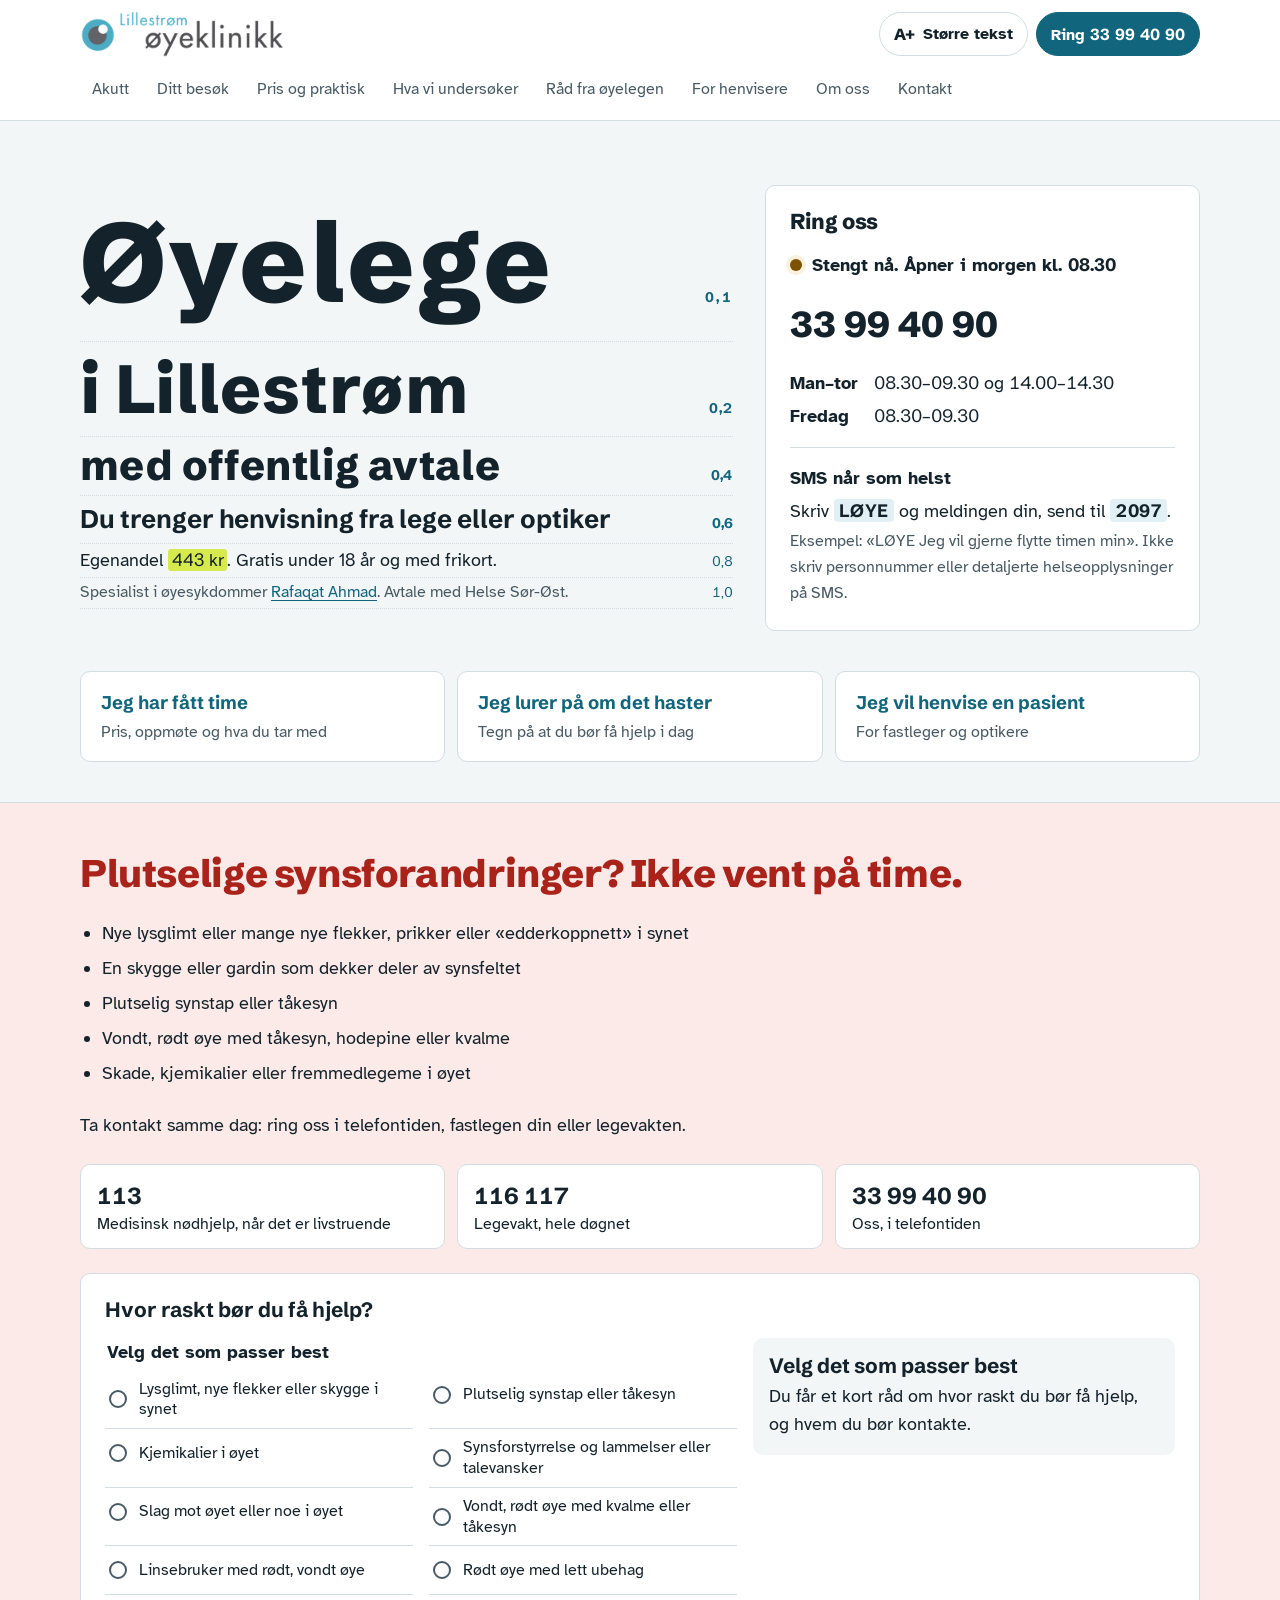
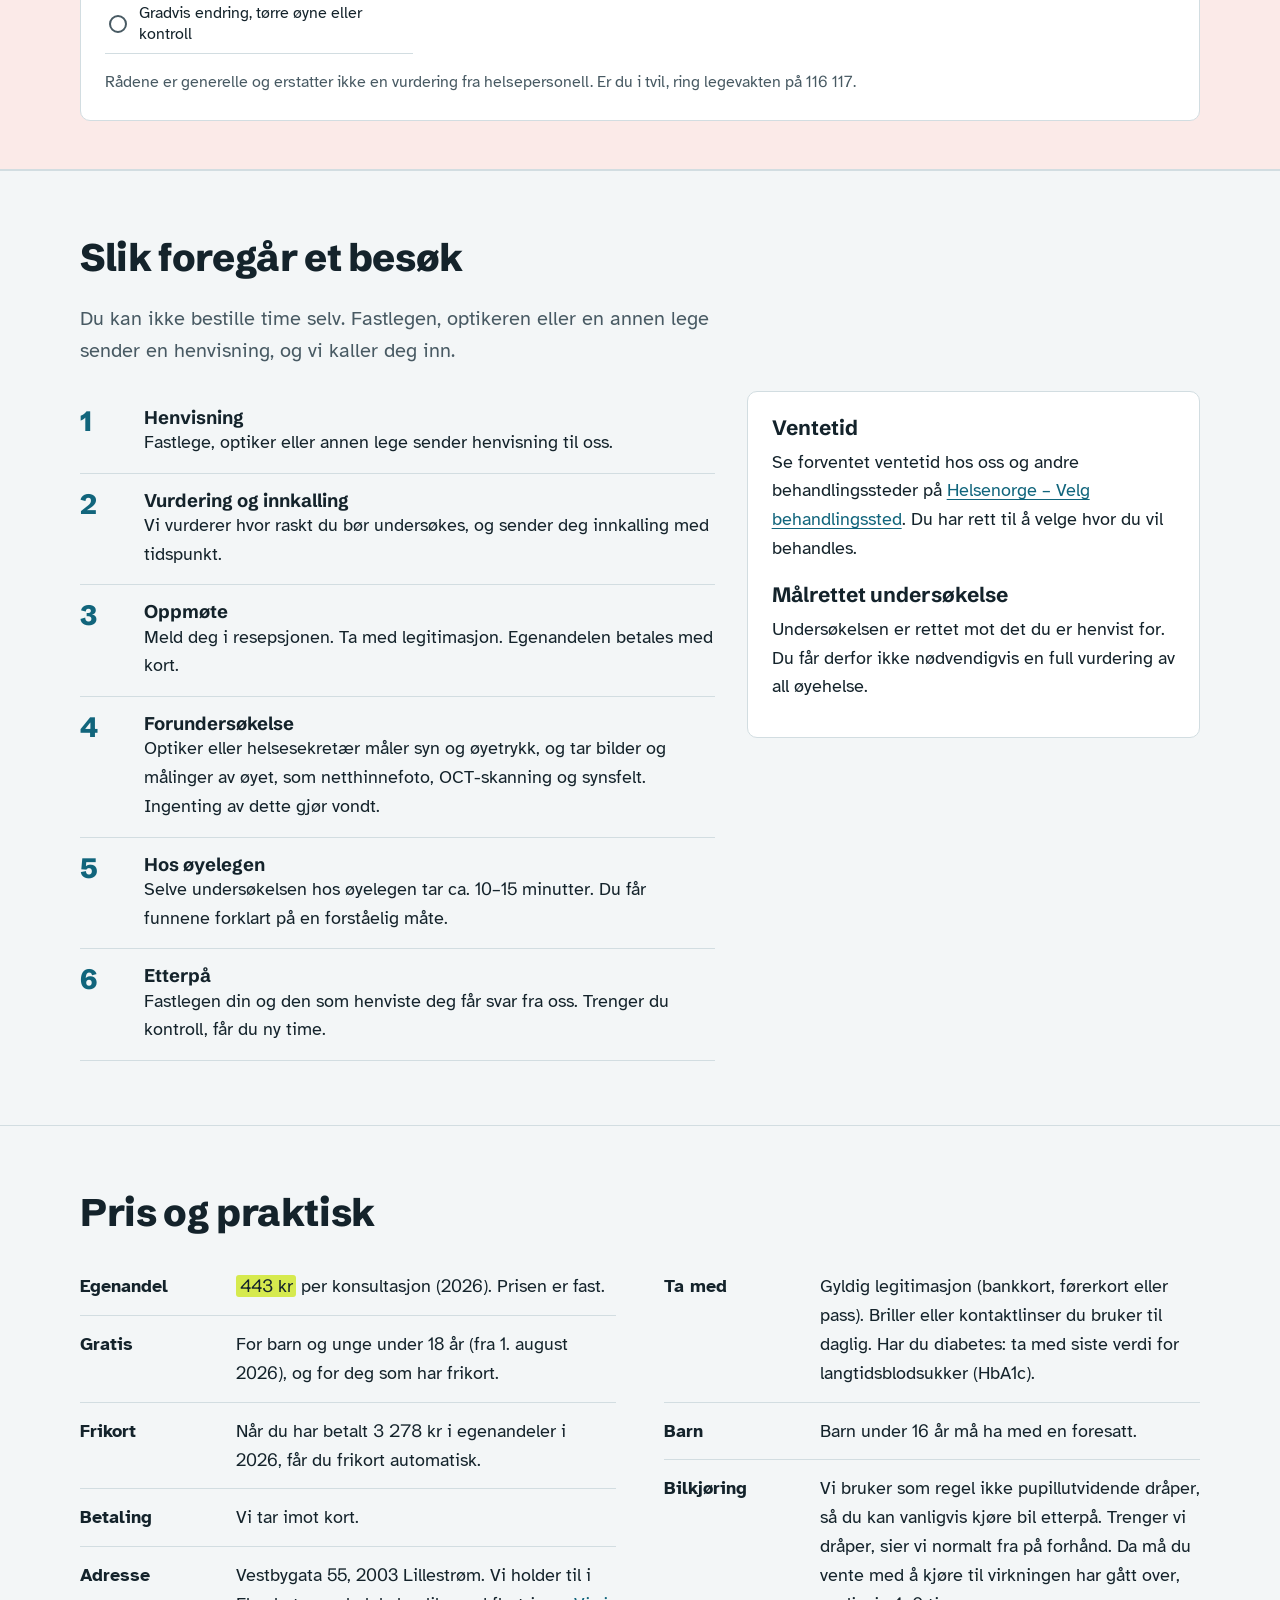
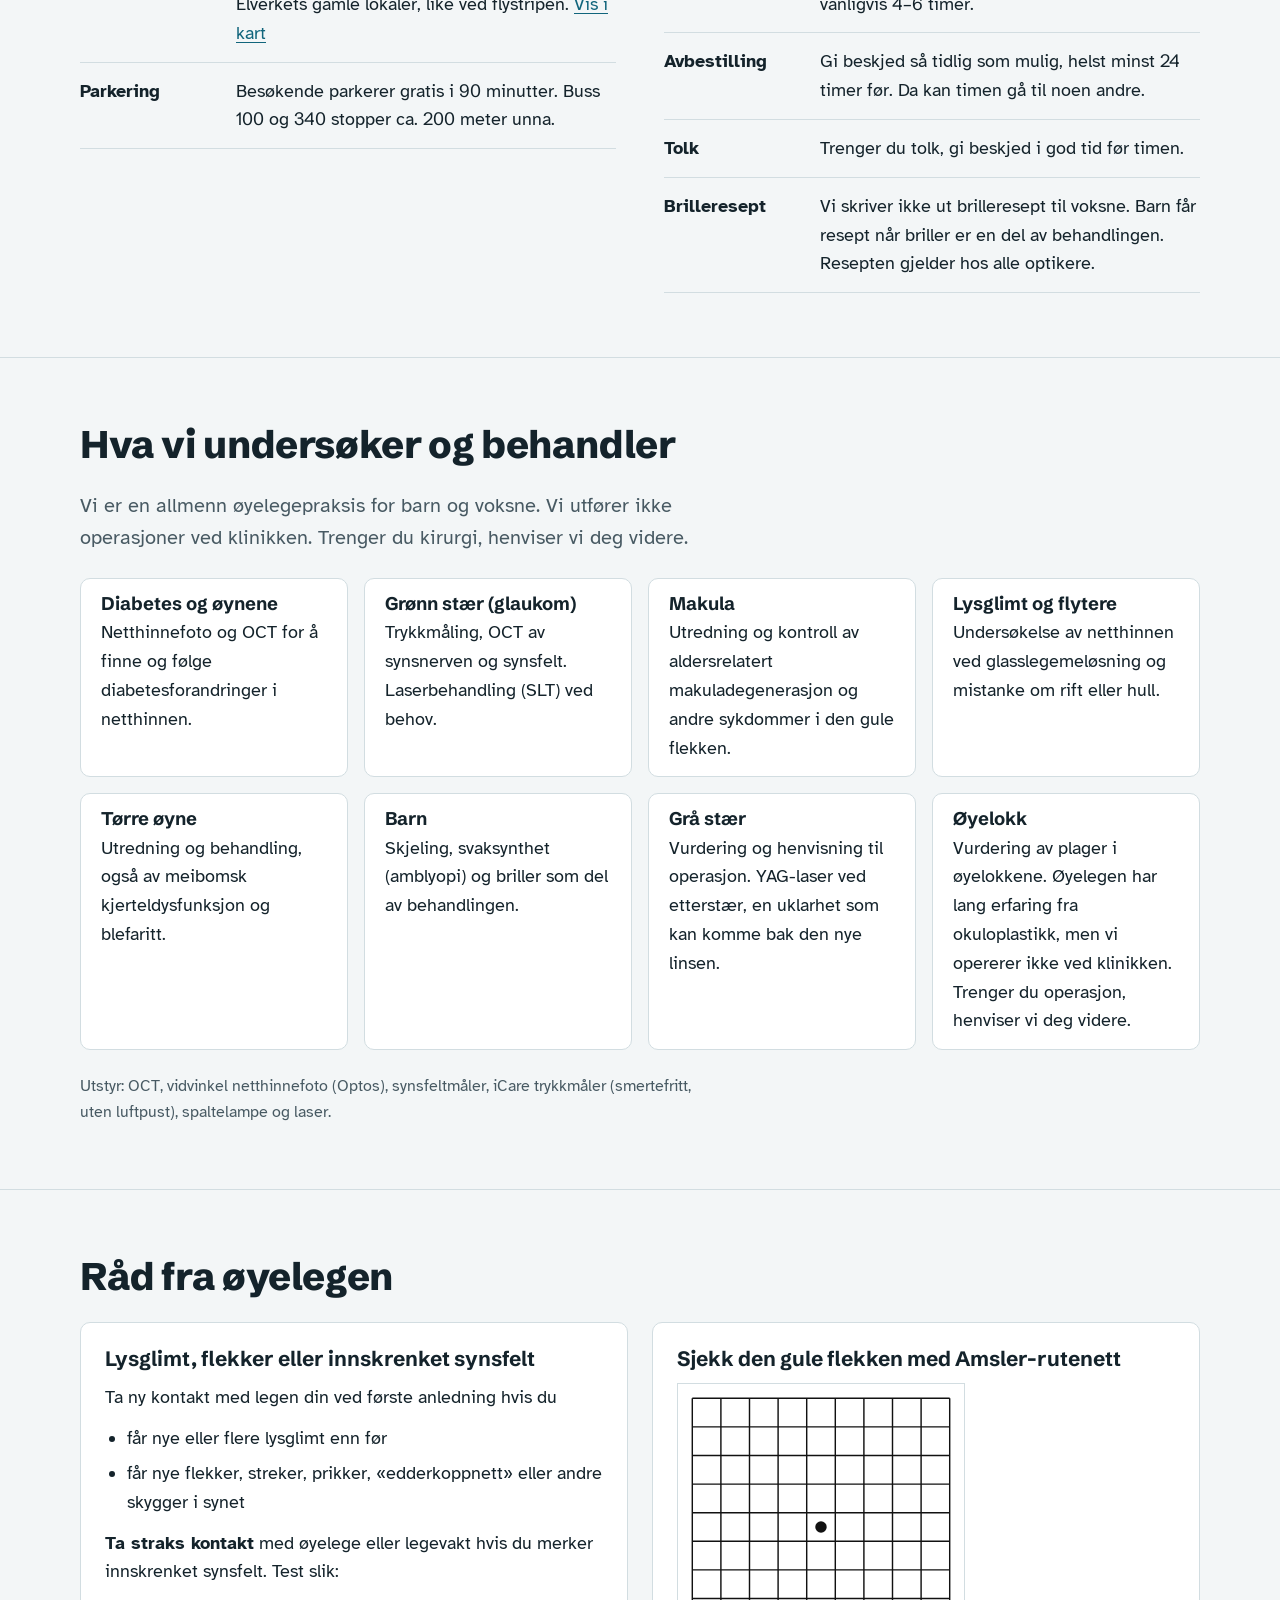
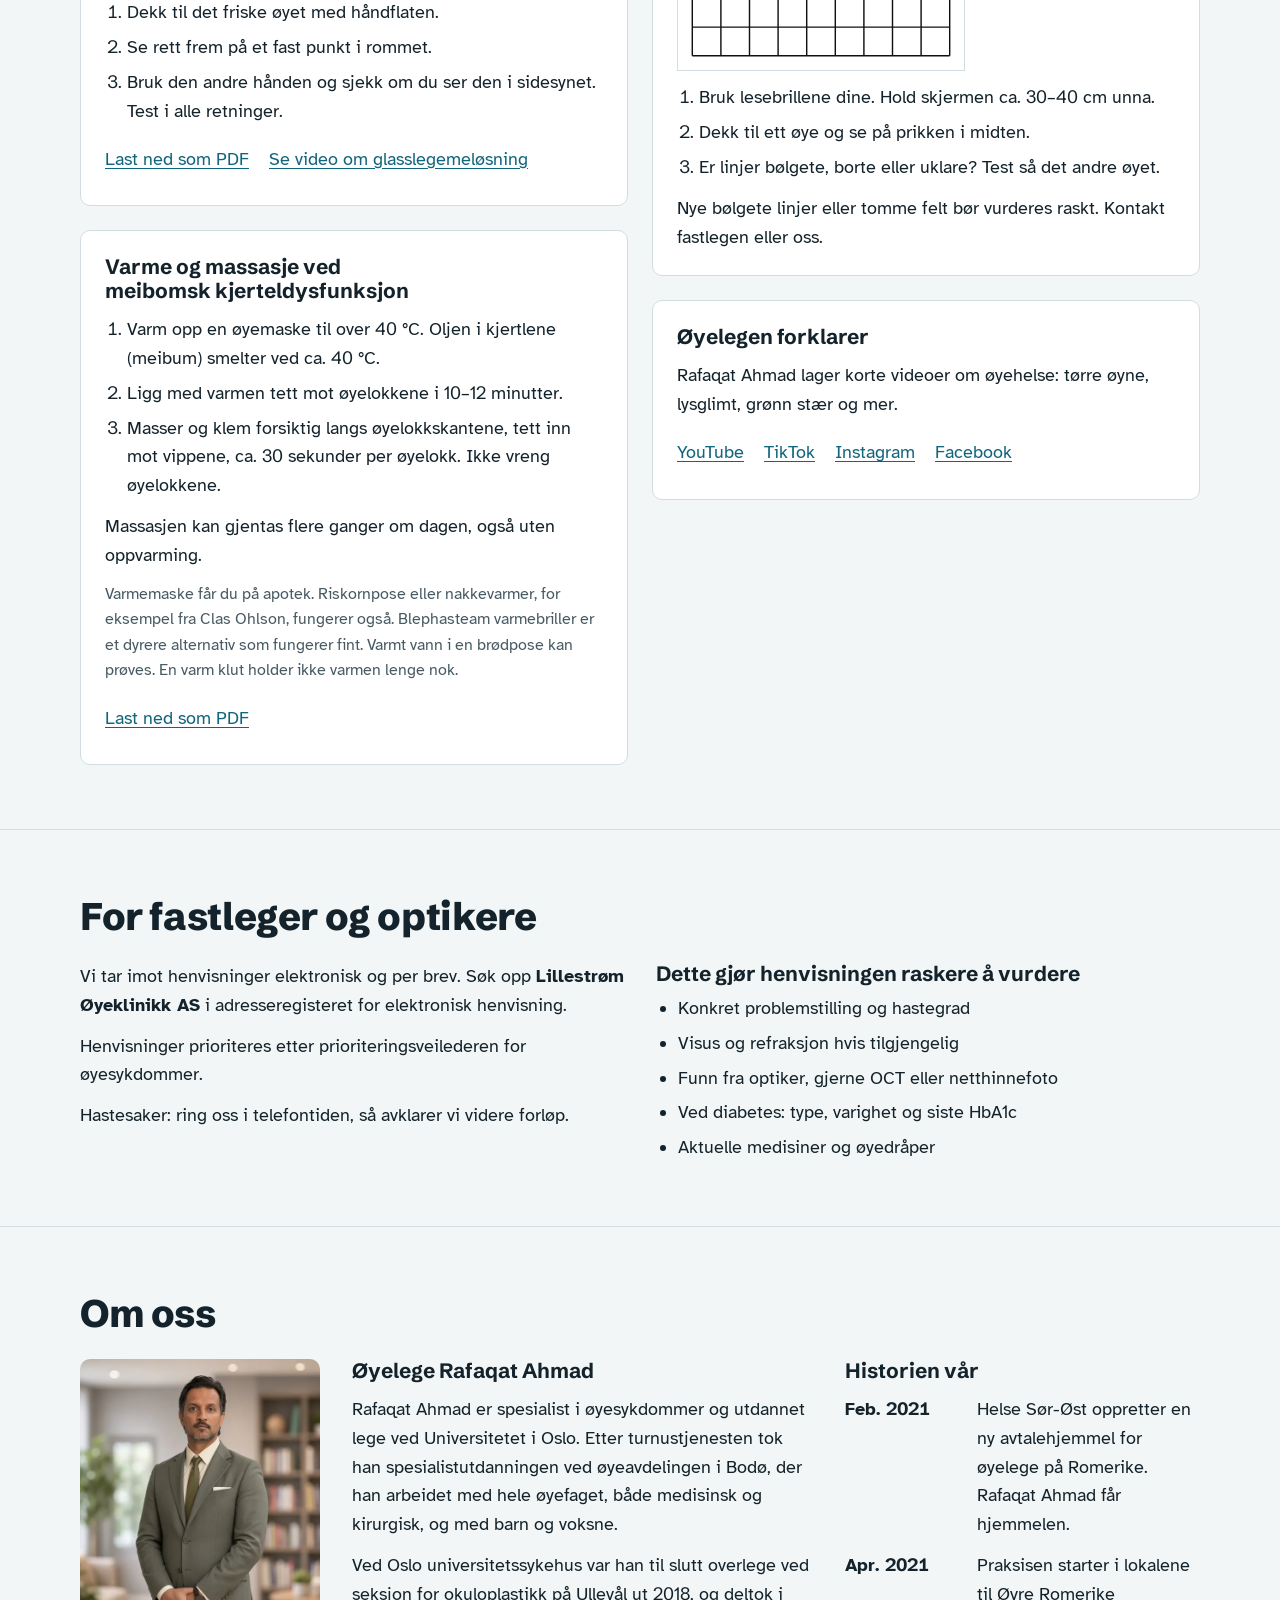
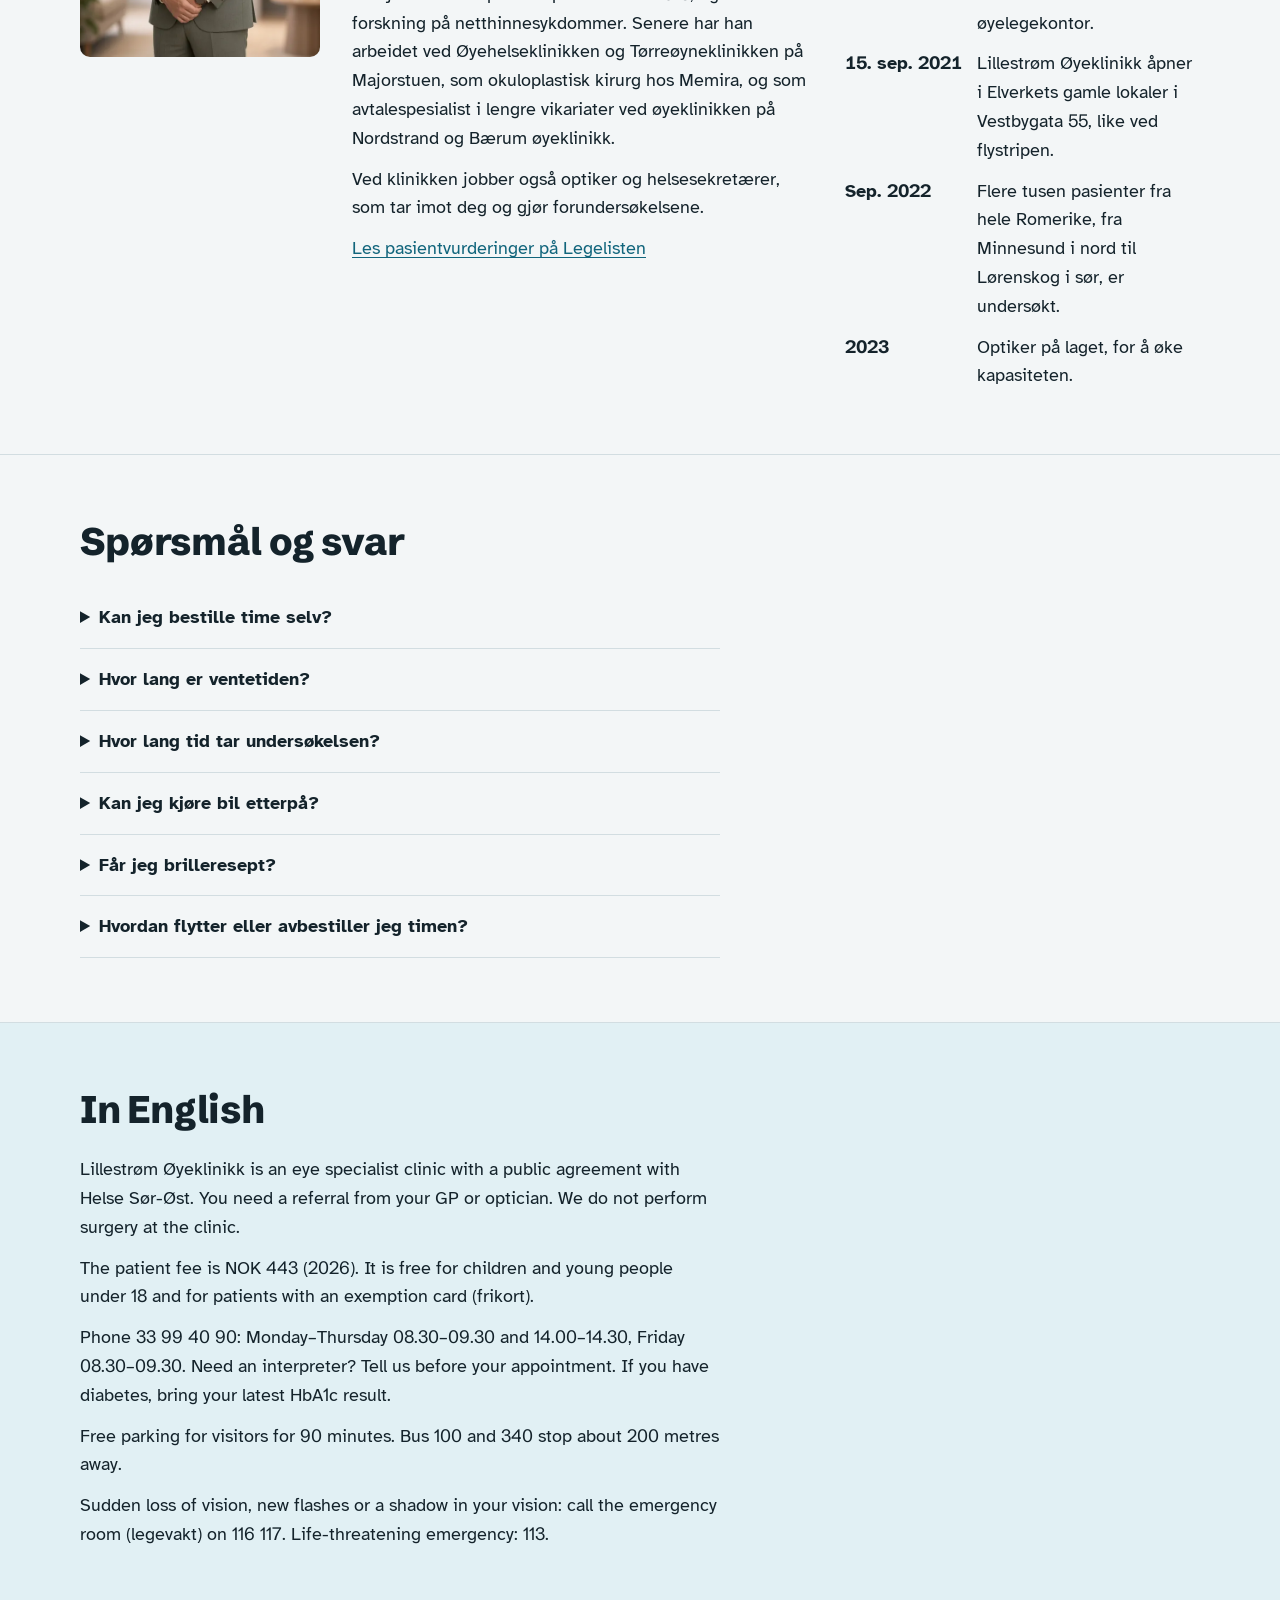
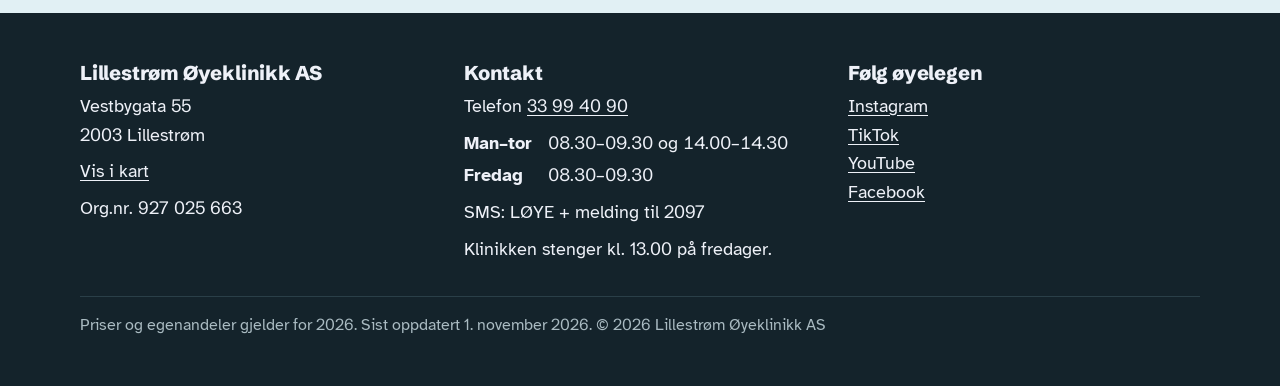
==== commit 1e2590f1: "Testendring: presis dato i Sist oppdatert, slett to gamle PDF-er med mellomrom i navnet" ====
--- a/site/index.html
+++ b/site/index.html
@@ -366,7 +366,7 @@
       <a href="https://www.youtube.com/@DrRafaqatAhmadOyelege" target="_blank" rel="noopener">YouTube</a><br>
       <a href="https://www.facebook.com/dr.rafaqat.ahmad" target="_blank" rel="noopener">Facebook</a></p>
     </div>
-    <p class="updated">Priser og egenandeler gjelder for 2026. Sist oppdatert november 2026. © 2026 Lillestrøm Øyeklinikk AS</p>
+    <p class="updated">Priser og egenandeler gjelder for 2026. Sist oppdatert 1. november 2026. © 2026 Lillestrøm Øyeklinikk AS</p>
   </div>
 </footer>
 </body>
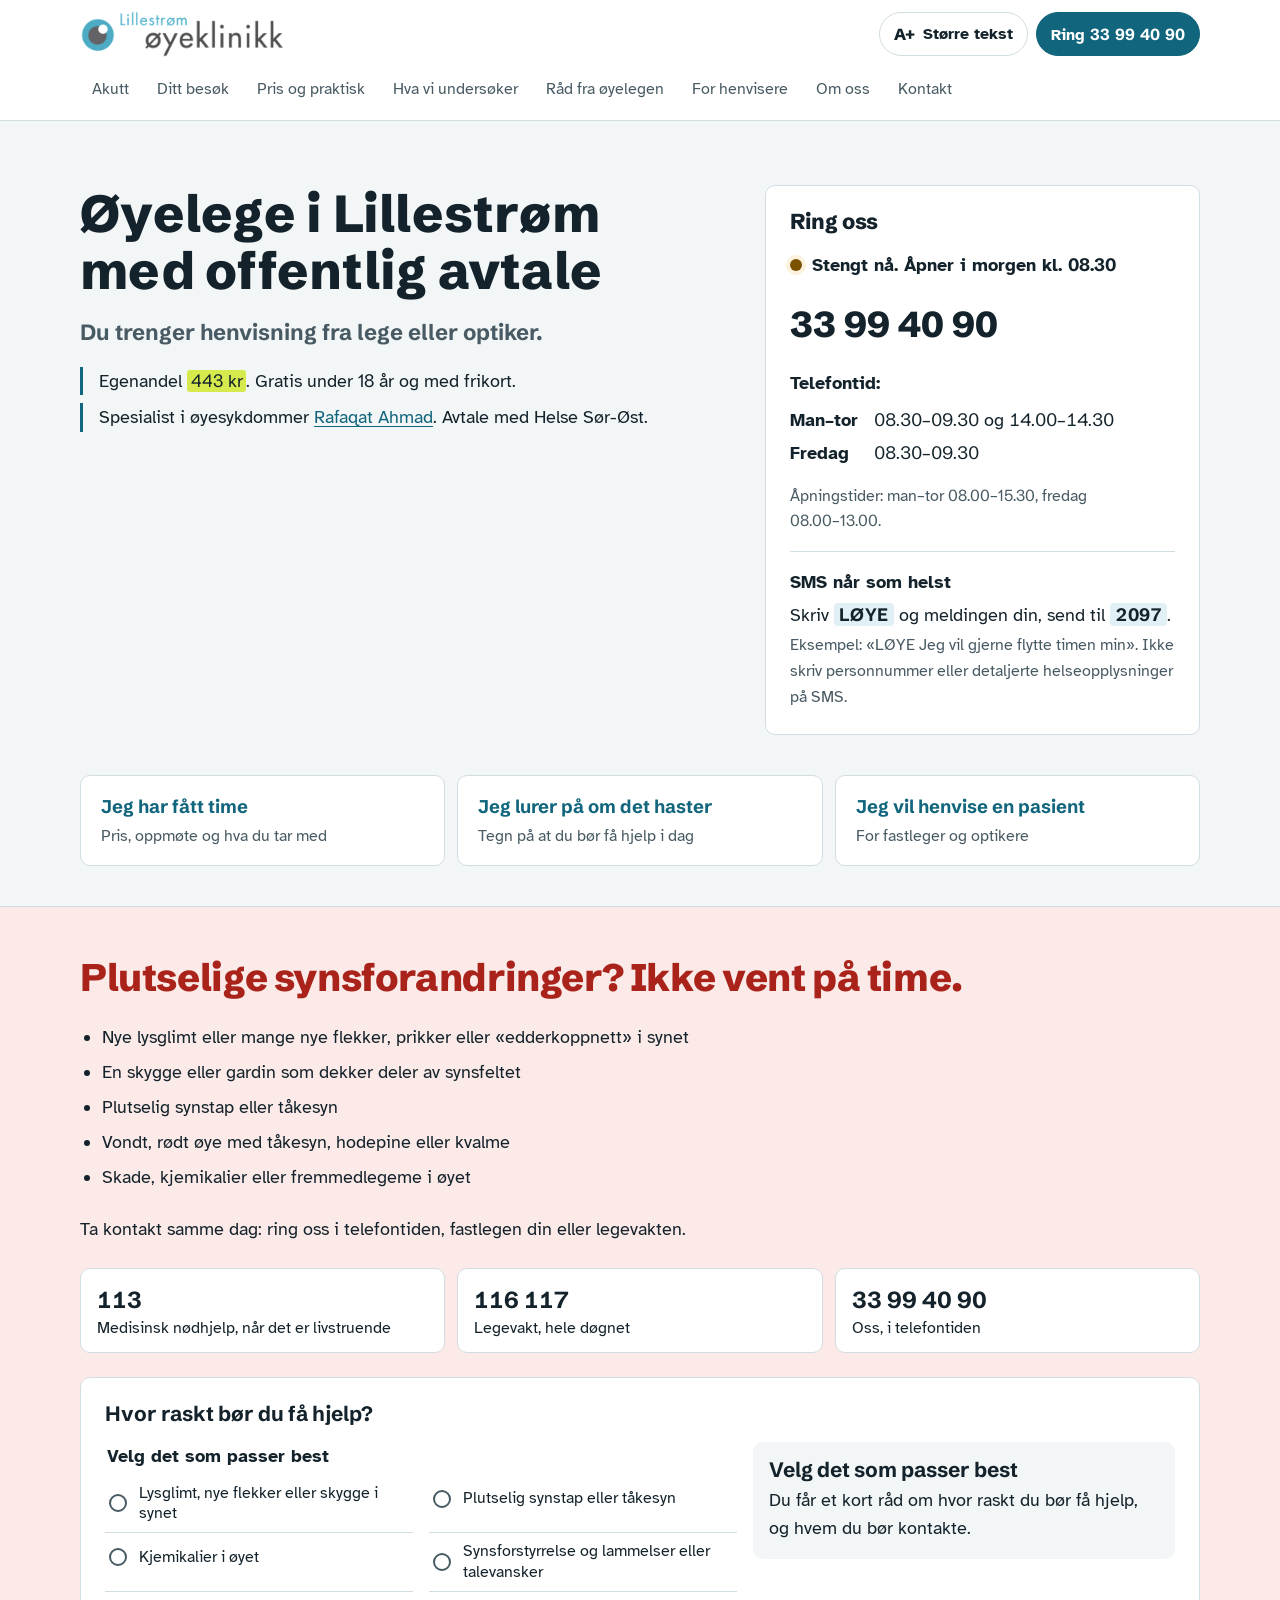
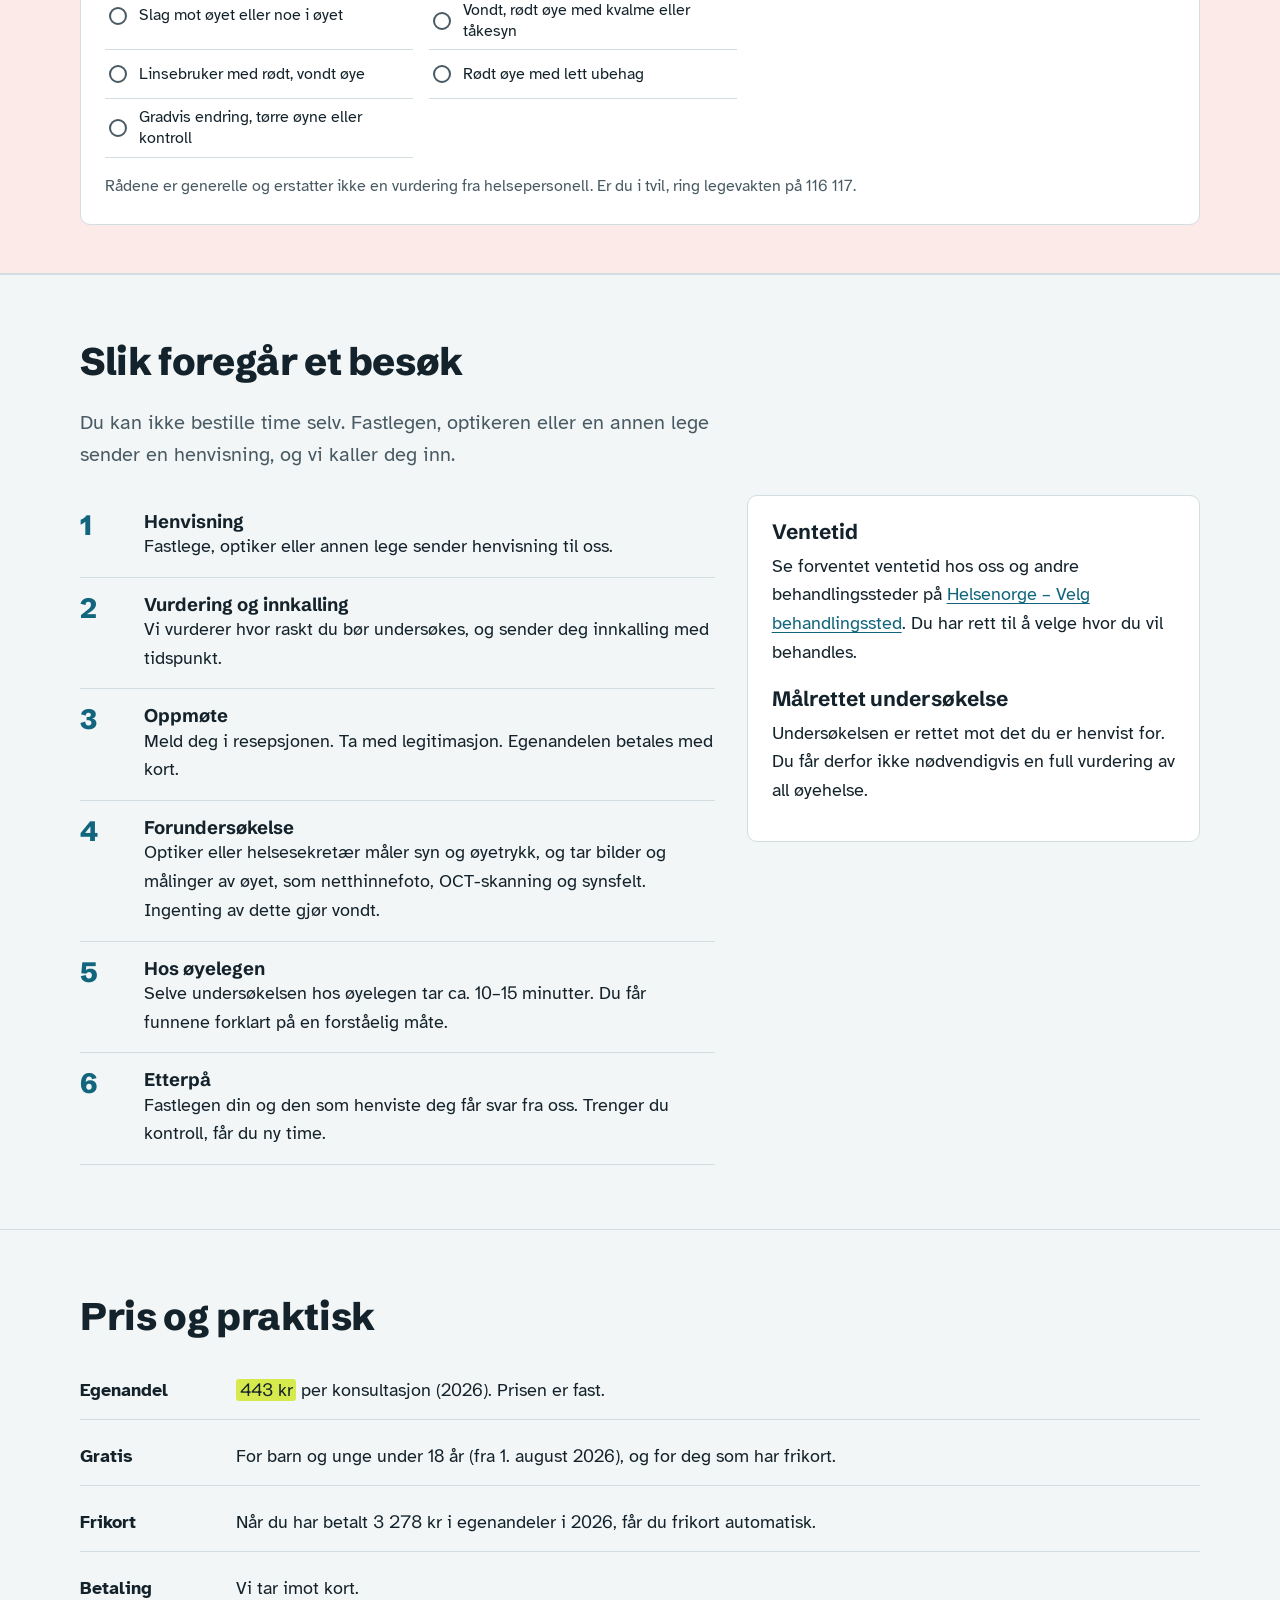
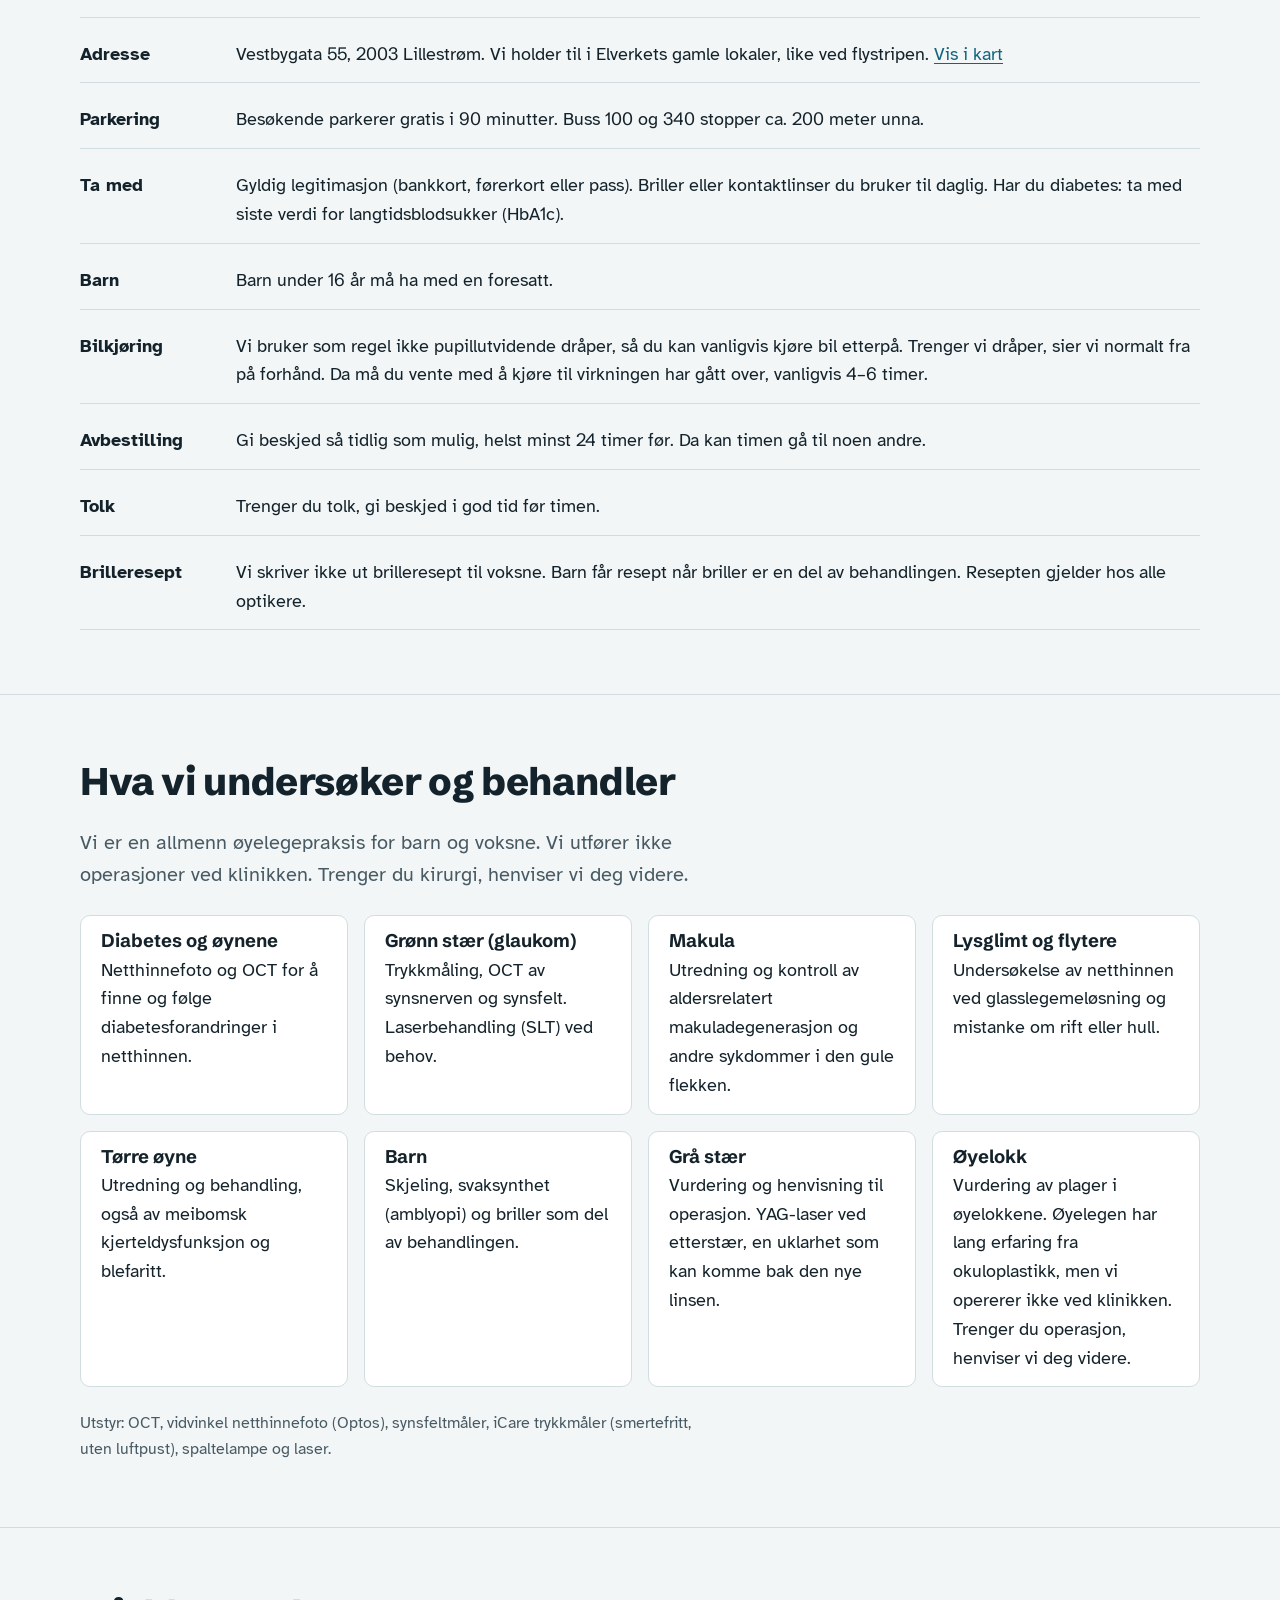
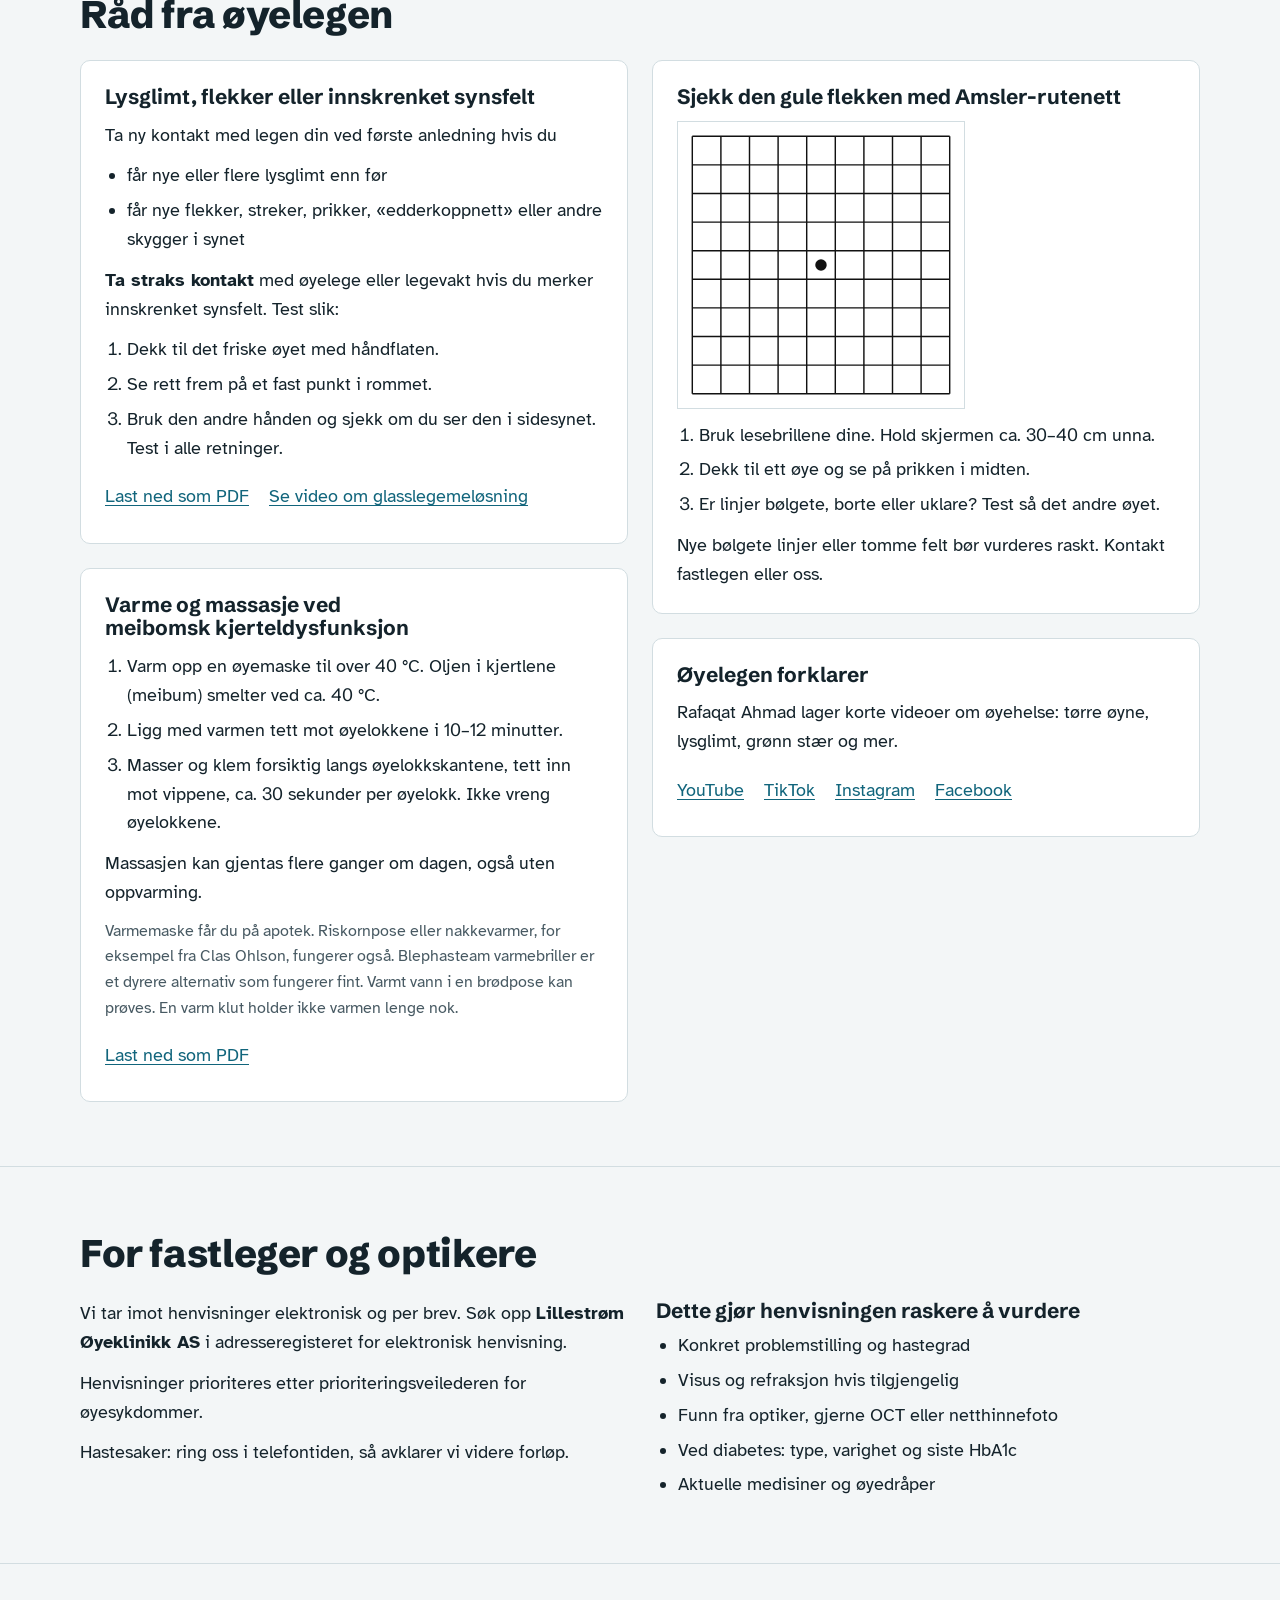
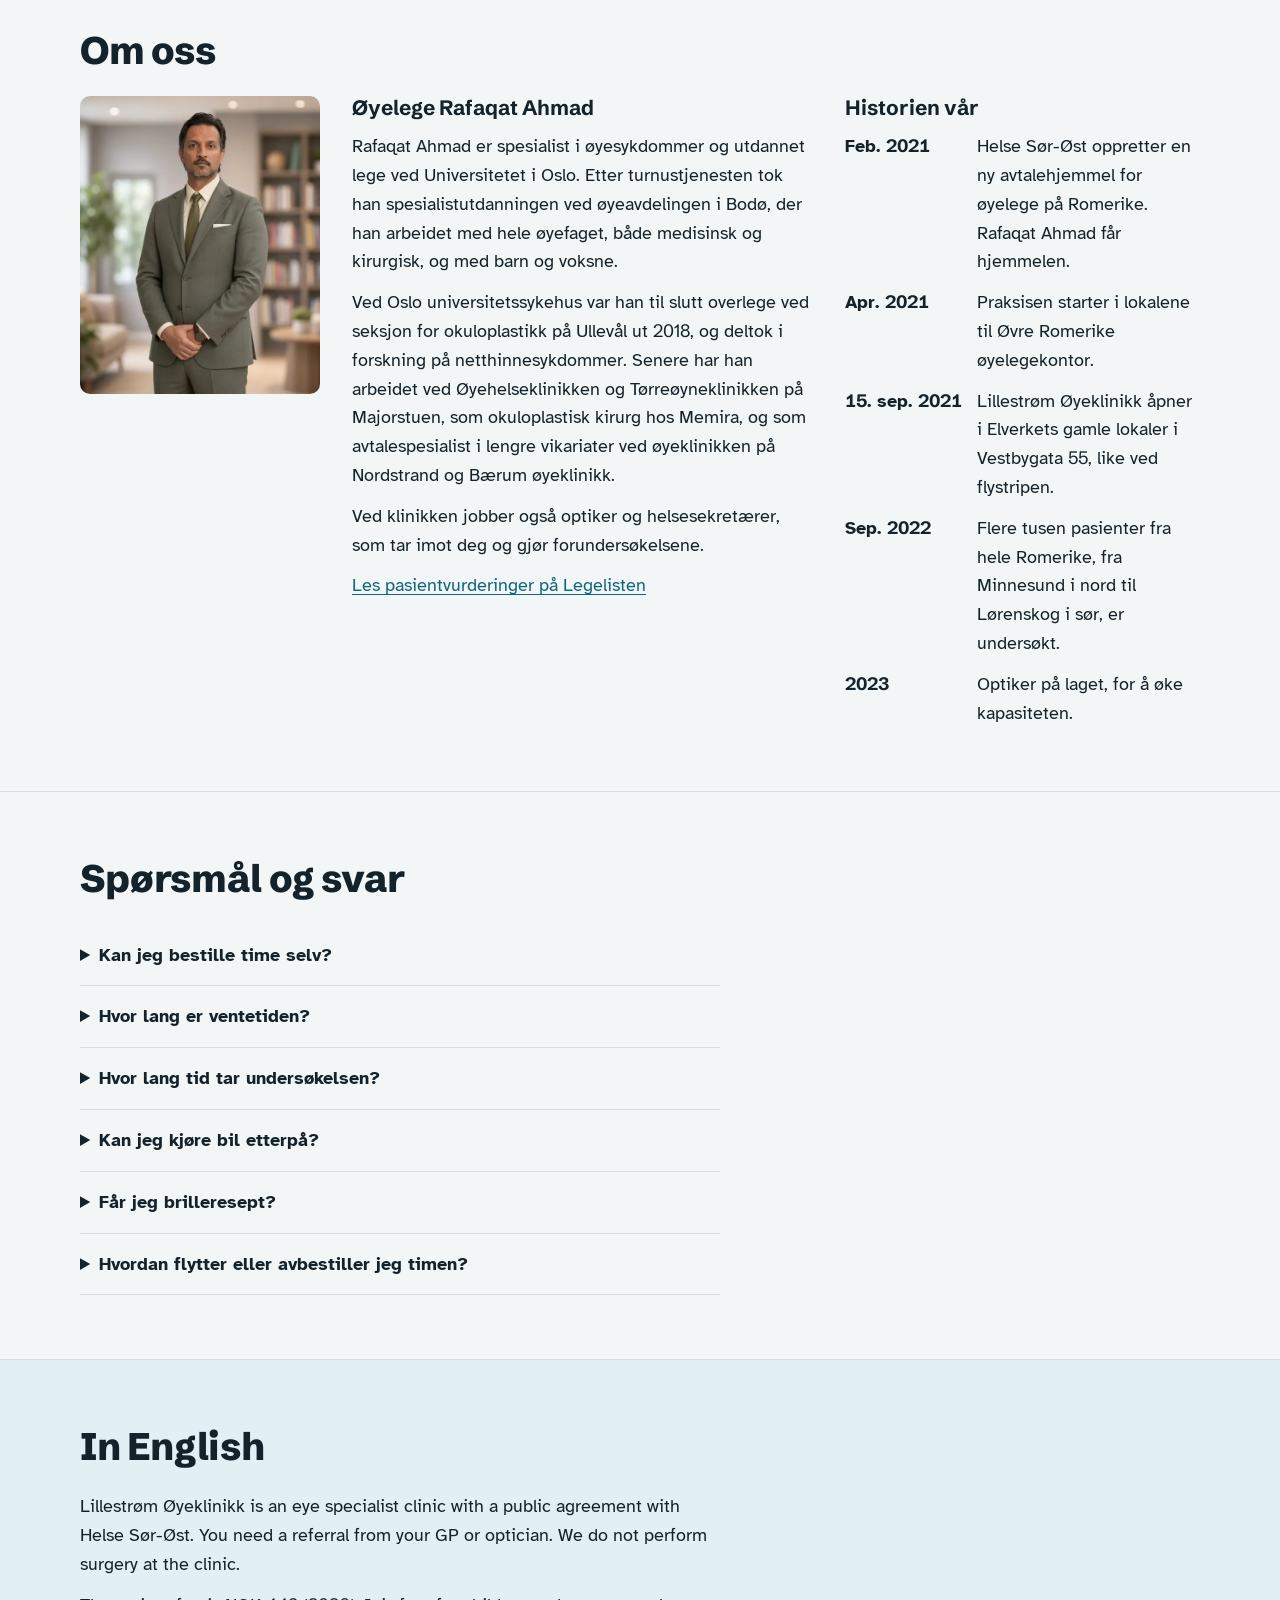
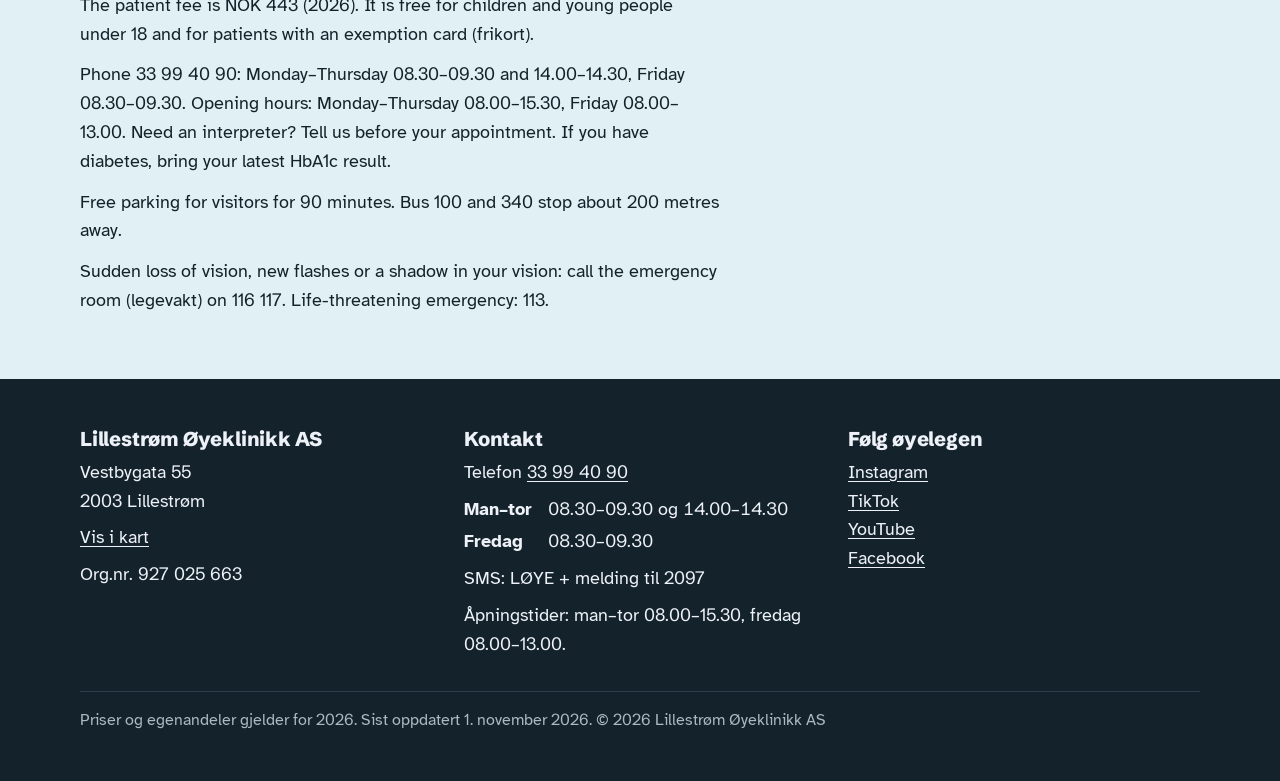
==== commit faa5080a: "Rolig topp, åpningstider, telefontid-etikett, logo i picture og preload av brødtekstfont" ====
--- a/site/index.html
+++ b/site/index.html
@@ -19,6 +19,7 @@
 <link rel="icon" type="image/png" sizes="64x64" href="assets/img/favicon-64.png">
 <link rel="apple-touch-icon" href="assets/img/apple-touch-icon.png">
 <link rel="preload" href="assets/fonts/schibsted-grotesk.woff2" as="font" type="font/woff2" crossorigin>
+<link rel="preload" href="assets/fonts/atkinson-400.woff2" as="font" type="font/woff2" crossorigin>
 <link rel="stylesheet" href="styles.css">
 <script src="script.js" defer></script>
 <script type="application/ld+json">
@@ -31,6 +32,10 @@
   "telephone": "+47 33 99 40 90",
   "taxID": "927025663",
   "address": { "@type": "PostalAddress", "streetAddress": "Vestbygata 55", "postalCode": "2003", "addressLocality": "Lillestrøm", "addressCountry": "NO" },
+  "openingHoursSpecification": [
+    { "@type": "OpeningHoursSpecification", "dayOfWeek": ["Monday", "Tuesday", "Wednesday", "Thursday"], "opens": "08:00", "closes": "15:30" },
+    { "@type": "OpeningHoursSpecification", "dayOfWeek": "Friday", "opens": "08:00", "closes": "13:00" }
+  ],
   "isAcceptingNewPatients": true,
   "availableLanguage": ["nb", "en"],
   "sameAs": ["https://www.instagram.com/dr.rafaqat.ahmad", "https://www.facebook.com/dr.rafaqat.ahmad", "https://www.youtube.com/@DrRafaqatAhmadOyelege", "https://www.tiktok.com/@dr.ahmad.oye"],
@@ -43,7 +48,7 @@
 <header class="top">
   <div class="wrap">
     <div class="top-row">
-      <a class="brand" href="#top"><img class="logo-l" src="assets/img/logo-lys.webp" width="513" height="120" alt="Lillestrøm Øyeklinikk – til toppen"><img class="logo-d" src="assets/img/logo-mork.webp" width="513" height="120" alt="Lillestrøm Øyeklinikk – til toppen"></a>
+      <a class="brand" href="#top"><picture><source srcset="assets/img/logo-mork.webp" media="(prefers-color-scheme: dark)"><img class="logo" src="assets/img/logo-lys.webp" width="513" height="120" alt="Lillestrøm Øyeklinikk – til toppen"></picture></a>
       <div class="top-actions">
         <button class="btn" id="textsize" type="button"><span aria-hidden="true" class="ts-icon">A+</span><span class="long" id="textsize-label" aria-hidden="true">Større tekst</span><span class="visually-hidden" id="textsize-sr">Tekststørrelse: normal. Trykk for større tekst.</span></button>
         <a class="btn btn-primary" href="tel:+4733994090"><span class="short">Ring oss</span><span class="long">Ring 33 99 40 90</span></a>
@@ -65,25 +70,25 @@
 <main id="top">
   <span id="innhold" tabindex="-1"></span>
   <div class="wrap hero">
-    <div class="chart">
-      <h1>
-        <span class="row r1"><span>Øyelege</span><span class="va" aria-hidden="true">0,1</span></span>
-        <span class="row r2"><span>i Lillestrøm</span><span class="va" aria-hidden="true">0,2</span></span>
-        <span class="row r3"><span>med offentlig avtale</span><span class="va" aria-hidden="true">0,4</span></span>
-      </h1>
-      <p class="row r4"><span>Du trenger henvisning fra lege eller optiker</span><span class="va" aria-hidden="true">0,6</span></p>
-      <p class="row r5"><span>Egenandel <span class="mark">443 kr</span>. Gratis under 18 år og med frikort.</span><span class="va" aria-hidden="true">0,8</span></p>
-      <p class="row r6"><span>Spesialist i øyesykdommer <a href="#om-oss">Rafaqat Ahmad</a>. Avtale med Helse Sør-Øst.</span><span class="va" aria-hidden="true">1,0</span></p>
+    <div class="intro">
+      <h1>Øyelege i Lillestrøm med offentlig avtale</h1>
+      <p class="lead">Du trenger henvisning fra lege eller optiker.</p>
+      <ul class="facts">
+        <li>Egenandel <span class="mark">443 kr</span>. Gratis under 18 år og med frikort.</li>
+        <li>Spesialist i øyesykdommer <a href="#om-oss">Rafaqat Ahmad</a>. Avtale med Helse Sør-Øst.</li>
+      </ul>
     </div>
 
     <aside class="callcard" aria-labelledby="ring-title">
       <h2 id="ring-title" class="h-card">Ring oss</h2>
       <p class="status" id="phone-status" data-open=""><span class="dot" aria-hidden="true"></span><span id="phone-status-text">Telefontiden står under</span></p>
       <a class="bignum" href="tel:+4733994090">33 99 40 90</a>
+      <p class="h-label"><strong>Telefontid:</strong></p>
       <dl class="hours">
         <dt>Man–tor</dt><dd><span class="nw">08.30–09.30</span> og <span class="nw">14.00–14.30</span></dd>
         <dt>Fredag</dt><dd>08.30–09.30</dd>
       </dl>
+      <p class="small">Åpningstider: man–tor <span class="nw">08.00–15.30</span>, fredag <span class="nw">08.00–13.00</span>.</p>
       <div class="sms">
         <p><strong>SMS når som helst</strong></p>
         <p>Skriv <strong class="code">LØYE</strong> og meldingen din, send til <strong class="code">2097</strong>.</p>
@@ -333,7 +338,7 @@
       <div class="prose stack">
         <p>Lillestrøm Øyeklinikk is an eye specialist clinic with a public agreement with Helse Sør-Øst. You need a referral from your GP or optician. We do not perform surgery at the clinic.</p>
         <p>The patient fee is NOK 443 (2026). It is free for children and young people under 18 and for patients with an exemption card (frikort).</p>
-        <p>Phone 33 99 40 90: Monday–Thursday 08.30–09.30 and 14.00–14.30, Friday 08.30–09.30. Need an interpreter? Tell us before your appointment. If you have diabetes, bring your latest HbA1c result.</p>
+        <p>Phone 33 99 40 90: Monday–Thursday 08.30–09.30 and 14.00–14.30, Friday 08.30–09.30. Opening hours: Monday–Thursday 08.00–15.30, Friday 08.00–13.00. Need an interpreter? Tell us before your appointment. If you have diabetes, bring your latest HbA1c result.</p>
         <p>Free parking for visitors for 90 minutes. Bus 100 and 340 stop about 200 metres away.</p>
         <p>Sudden loss of vision, new flashes or a shadow in your vision: call the emergency room (legevakt) on 116 117. Life-threatening emergency: 113.</p>
       </div>
@@ -357,7 +362,7 @@
         <dt>Fredag</dt><dd>08.30–09.30</dd>
       </dl>
       <p class="mt-8">SMS: LØYE + melding til 2097</p>
-      <p class="mt-8">Klinikken stenger kl. 13.00 på fredager.</p>
+      <p class="mt-8">Åpningstider: man–tor <span class="nw">08.00–15.30</span>, fredag <span class="nw">08.00–13.00</span>.</p>
     </div>
     <div>
       <h2>Følg øyelegen</h2>
--- a/site/styles.css
+++ b/site/styles.css
@@ -14,7 +14,7 @@
 @font-face { font-family: "Klinikk Tekst"; font-weight: 700; font-display: swap; unicode-range: U+0030-0039; src: url("assets/fonts/schibsted-sifre.woff2") format("woff2"); }
 
 /* Farger fra klinikkens logo: petrolblå aksent, nøytraler med svak blågrønn tone.
-   Layout: venstrejustert lesekolonne; hero bygget som en synstavle (visus 0,1 → 1,0); akutt som eget bånd i full bredde */
+   Layout: venstrejustert lesekolonne; rolig hero med overskrift, ingress og faktaliste; akutt som eget bånd i full bredde */
 :root {
   --paper: #F3F6F7;
   --surface: #FFFFFF;
@@ -35,22 +35,20 @@
   --foot-fg: #EEF1F8;
   --foot-soft: #A9BAC1;
   --foot-line: #2A3F48;
-  --logo-l: block;
-  --logo-d: none;
   --display: "Schibsted Grotesk", "Helvetica Neue", Arial, sans-serif;
   --body: "Klinikk Tekst", Verdana, "Segoe UI", sans-serif;
   --radius: 10px;
 }
 @media (prefers-color-scheme: dark) {
   :root:not([data-theme="light"]) {
-    --paper: #0B1519; --surface: #12212A; --ink: #E6EEF1; --ink-soft: #A5B6BE; --line: #26404B; --logo-l: none; --logo-d: block;
+    --paper: #0B1519; --surface: #12212A; --ink: #E6EEF1; --ink-soft: #A5B6BE; --line: #26404B;
     --cobalt: #6FC8DF; --cobalt-soft: #123441; --fluo: #D6EA4E; --on-fluo: #14232B;
     --alert: #FF9C92; --alert-soft: #3A1A1A; --warn: #F2C46B; --warn-soft: #362A12; --ok: #7ED6A2; --ok-soft: #14301F; --foot-bg: #061014; --foot-fg: #E6EEF1; --foot-soft: #93A6AE; --foot-line: #1E3540;
     color-scheme: dark;
   }
 }
 :root[data-theme="dark"] {
-  --paper: #0B1519; --surface: #12212A; --ink: #E6EEF1; --ink-soft: #A5B6BE; --line: #26404B; --logo-l: none; --logo-d: block;
+  --paper: #0B1519; --surface: #12212A; --ink: #E6EEF1; --ink-soft: #A5B6BE; --line: #26404B;
   --cobalt: #6FC8DF; --cobalt-soft: #123441; --fluo: #D6EA4E; --on-fluo: #14232B;
   --alert: #FF9C92; --alert-soft: #3A1A1A; --warn: #F2C46B; --warn-soft: #362A12; --ok: #7ED6A2; --ok-soft: #14301F; --foot-bg: #061014; --foot-fg: #E6EEF1; --foot-soft: #93A6AE; --foot-line: #1E3540;
   color-scheme: dark;
@@ -82,8 +80,8 @@
 @media (max-width: 359px) { .top-actions { gap: 6px; } .top-actions .btn { padding: 0 10px; } }
 .brand { display: flex; align-items: center; gap: 10px; min-height: 44px; text-decoration: none; color: var(--ink); font-family: var(--display); font-weight: 800; font-size: 1.1rem; line-height: 1.1; }
 .brand img { height: 40px; width: auto; max-width: none; flex: none; }
-.brand .logo-l { display: var(--logo-l); }
-.brand .logo-d { display: var(--logo-d); }
+.brand picture { display: flex; }
+.h-label { margin: 0 0 -8px; }
 @media (max-width: 359px) { .brand img { height: 28px; } }
 @media (min-width: 900px) { .brand img { height: 48px; } }
 .top-actions { display: flex; align-items: center; gap: 8px; }
@@ -100,17 +98,11 @@
 /* Hero */
 .hero { padding-block: 40px 32px; display: grid; gap: 32px; }
 @media (min-width: 900px) { .hero { grid-template-columns: 1.5fr 1fr; align-items: start; padding-block: 64px 40px; } }
-.chart { min-width: 0; }
-.chart .row { display: flex; align-items: baseline; justify-content: space-between; gap: 16px; border-bottom: 1px dotted var(--line); padding-block: 0.12em; }
-.chart .va { font-family: var(--body); font-size: 0.875rem; color: var(--cobalt); font-variant-numeric: tabular-nums; flex: none; }
-.chart h1 { font-weight: 800; }
-.chart h1 .row { display: flex; }
-.r1 { font-size: clamp(3.25rem, 14vw, 7rem); letter-spacing: 0.02em; }
-.r2 { font-size: clamp(2.1rem, 8.5vw, 4.25rem); letter-spacing: 0.015em; }
-.r3 { font-size: clamp(1.4rem, 5.4vw, 2.6rem); letter-spacing: 0.01em; }
-.r4 { font-family: var(--display); font-weight: 700; font-size: clamp(1.15rem, 3.4vw, 1.6rem); }
-.r5 { font-size: 1.125rem; }
-.r6 { font-size: 1rem; color: var(--ink-soft); }
+.intro { min-width: 0; display: grid; gap: 16px; align-content: start; }
+.intro h1 { font-family: var(--display); font-weight: 800; font-size: clamp(2rem, 6vw, 3.25rem); line-height: 1.1; letter-spacing: 0.005em; text-wrap: balance; }
+.intro .lead { font-family: var(--display); font-weight: 700; font-size: clamp(1.125rem, 2.6vw, 1.375rem); }
+.facts { list-style: none; margin: 0; padding: 0; display: grid; gap: 8px; font-size: 1.125rem; }
+.facts li { padding-left: 16px; border-left: 3px solid var(--cobalt); }
 .mark { background: var(--fluo); color: var(--on-fluo); padding: 0 0.2em; border-radius: 3px; }
 
 .callcard { background: var(--surface); border: 1px solid var(--line); border-radius: var(--radius); padding: 24px; display: grid; gap: 16px; min-width: 0; }
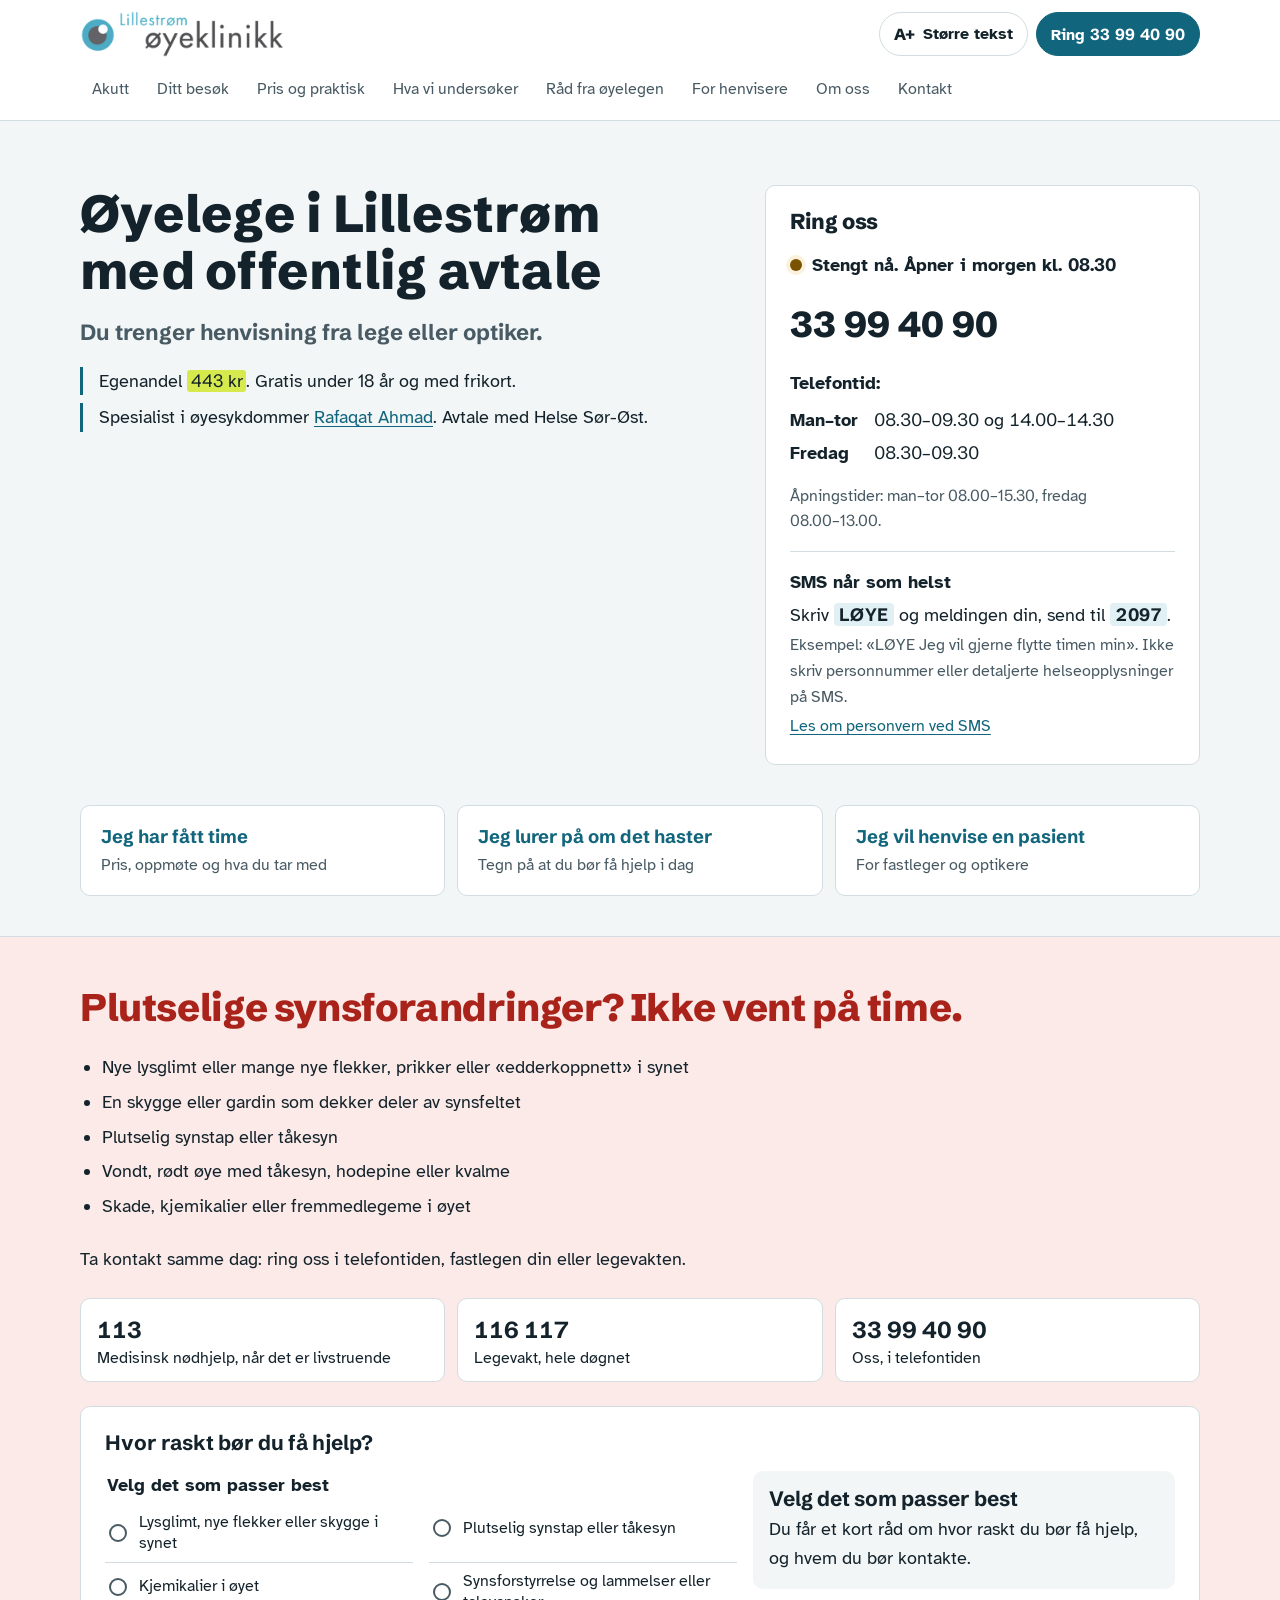
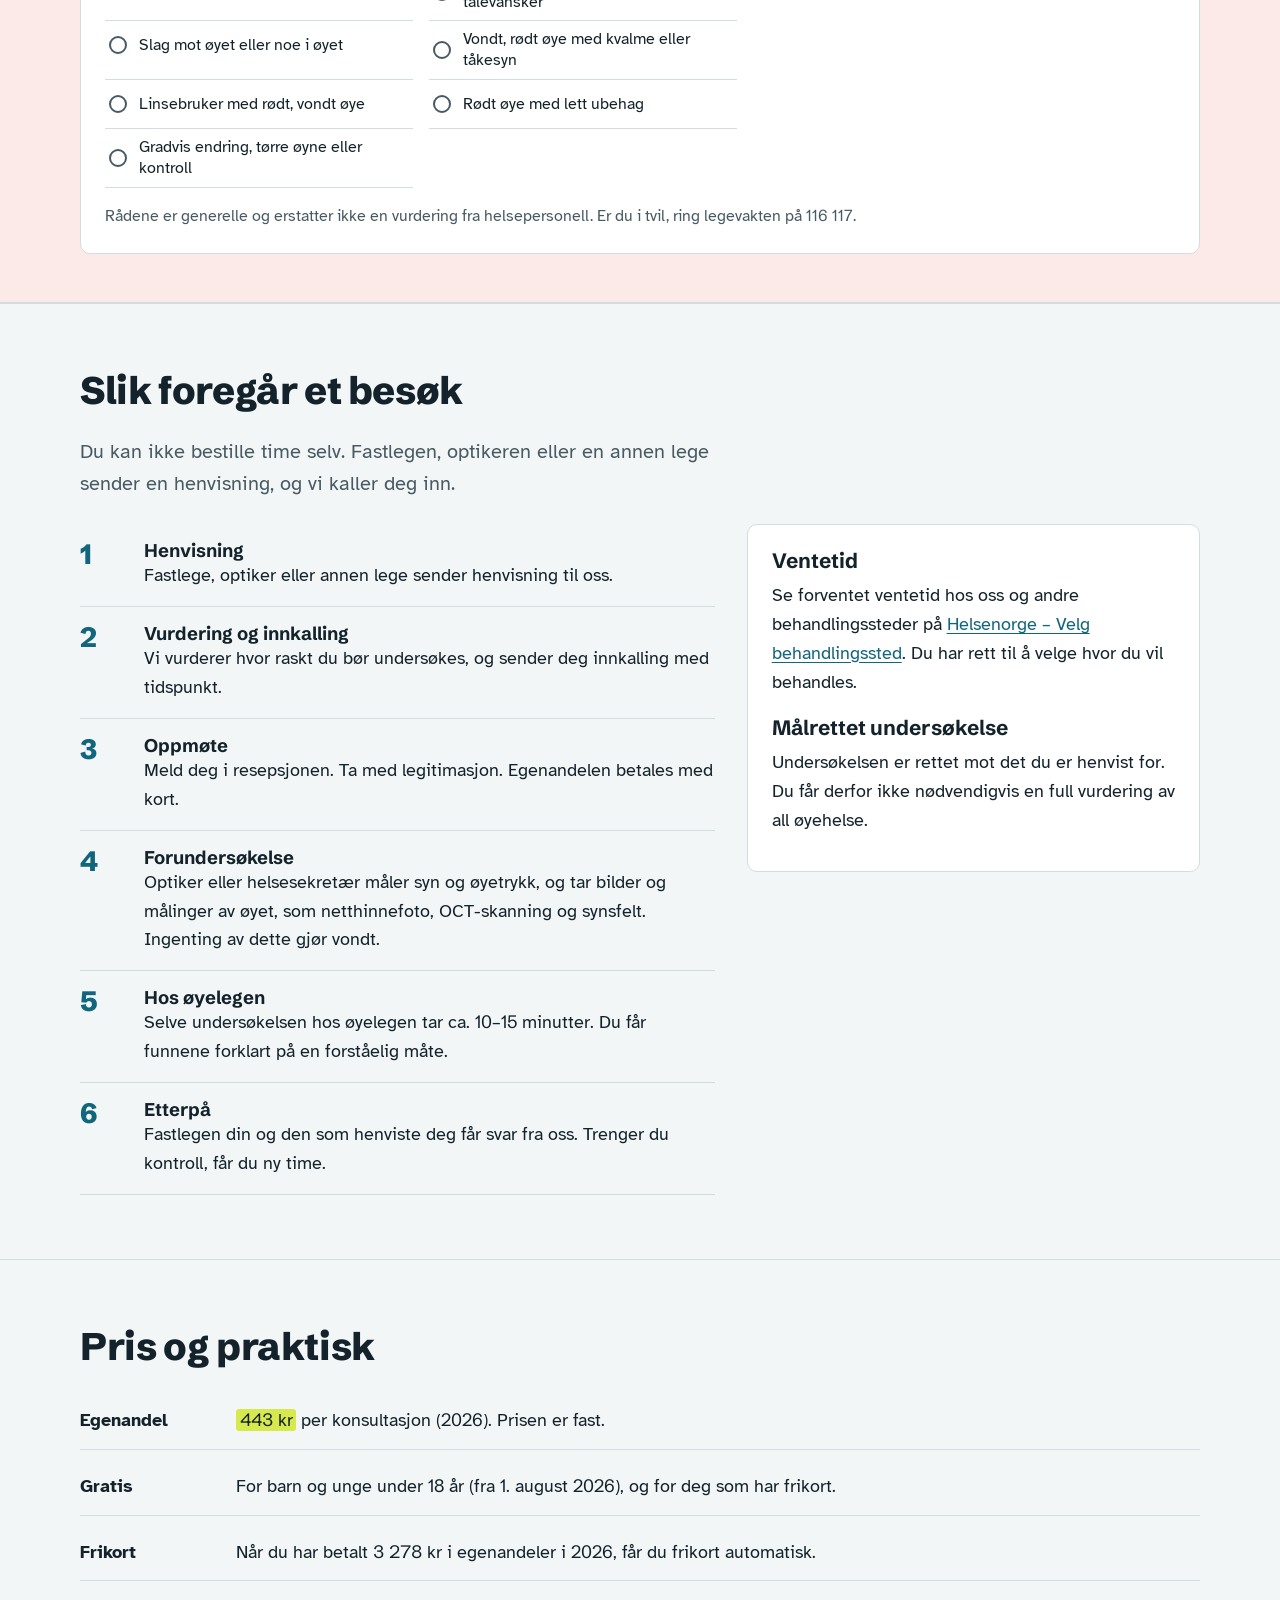
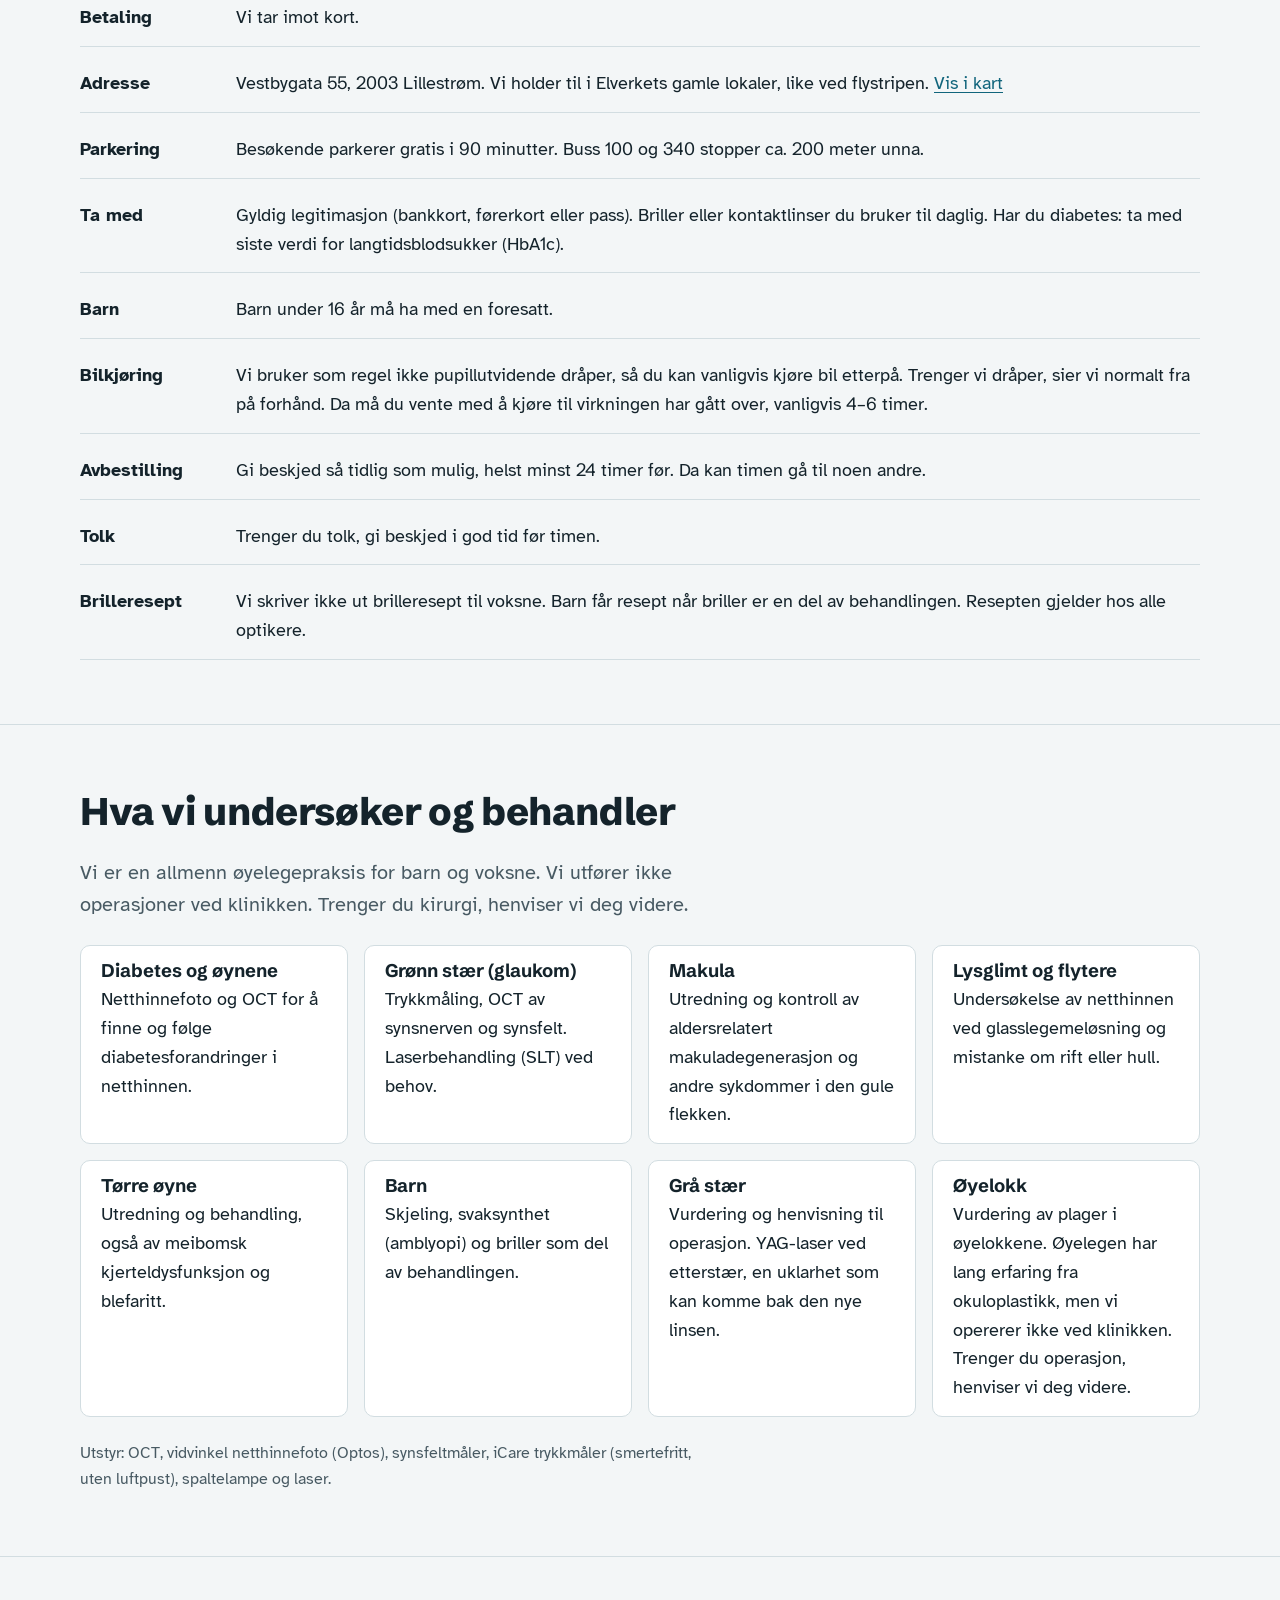
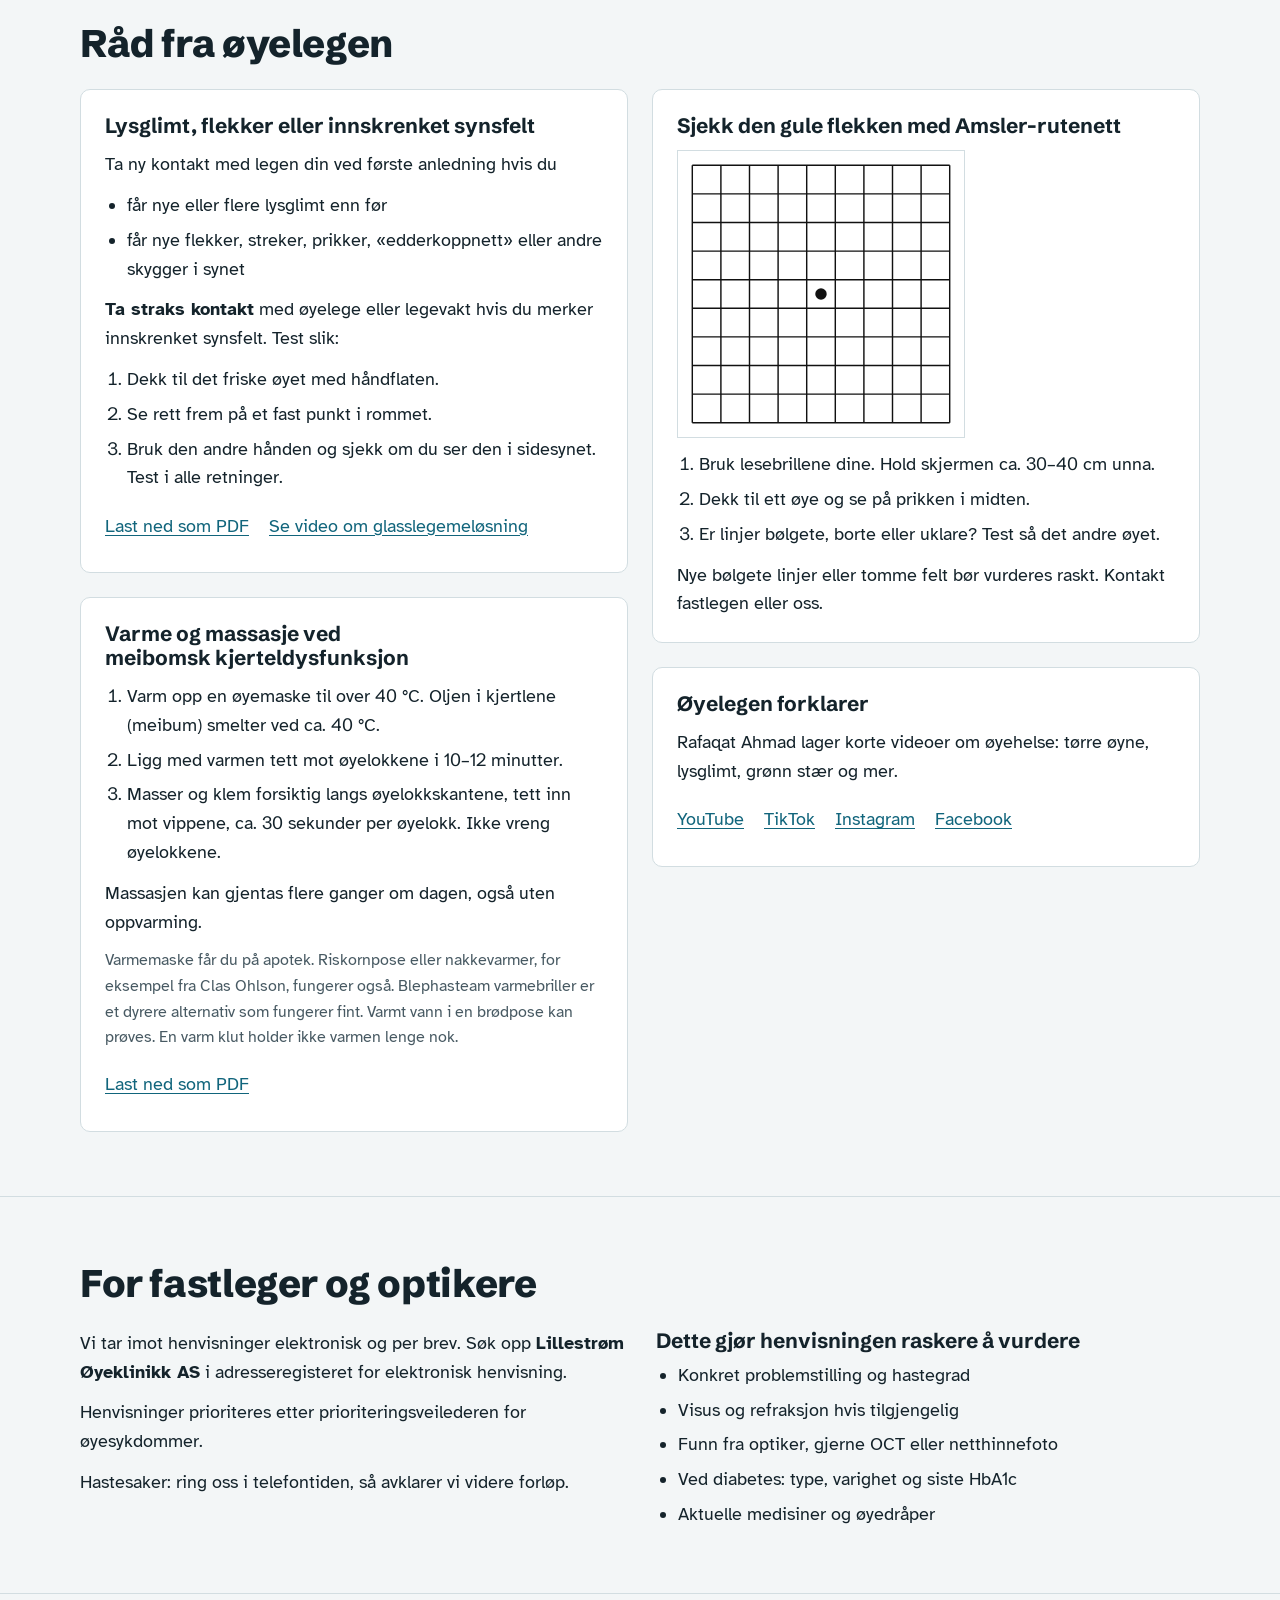
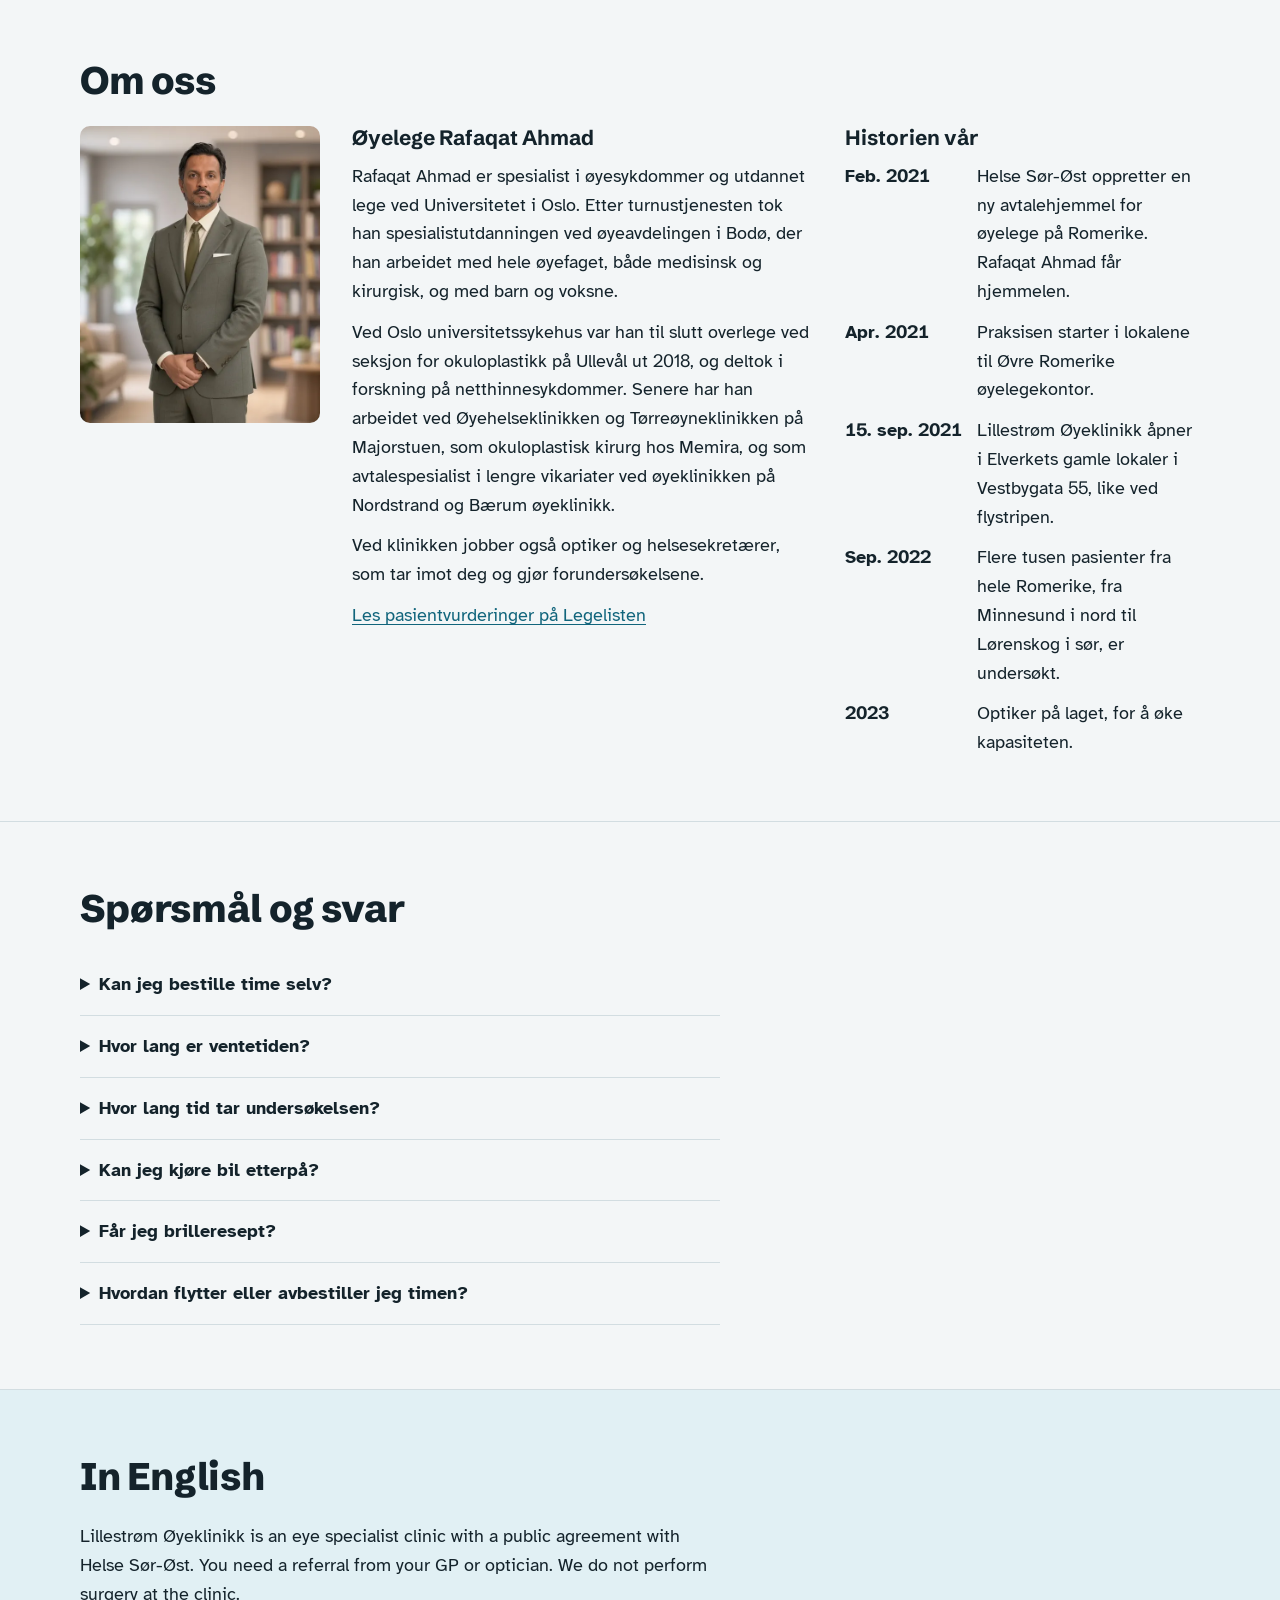
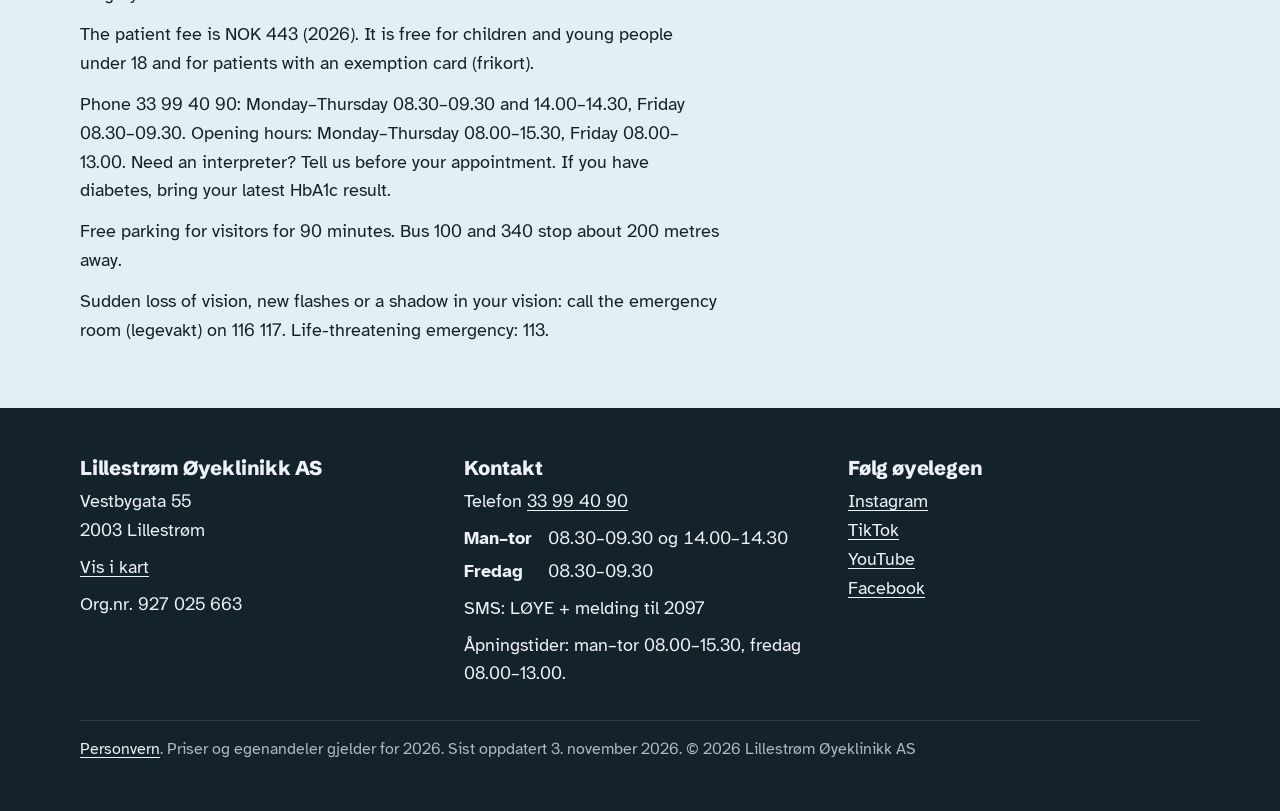
==== commit c0b9d43b: "Personvernerklæring: ny side personvern.html med lenker fra bunnen og SMS-kortet" ====
--- a/site/index.html
+++ b/site/index.html
@@ -93,6 +93,7 @@
         <p><strong>SMS når som helst</strong></p>
         <p>Skriv <strong class="code">LØYE</strong> og meldingen din, send til <strong class="code">2097</strong>.</p>
         <p class="small">Eksempel: «LØYE Jeg vil gjerne flytte timen min». Ikke skriv personnummer eller detaljerte helseopplysninger på SMS.</p>
+        <p class="small"><a href="personvern.html#sms">Les om personvern ved SMS</a></p>
       </div>
     </aside>
   </div>
@@ -371,7 +372,7 @@
       <a href="https://www.youtube.com/@DrRafaqatAhmadOyelege" target="_blank" rel="noopener">YouTube</a><br>
       <a href="https://www.facebook.com/dr.rafaqat.ahmad" target="_blank" rel="noopener">Facebook</a></p>
     </div>
-    <p class="updated">Priser og egenandeler gjelder for 2026. Sist oppdatert 1. november 2026. © 2026 Lillestrøm Øyeklinikk AS</p>
+    <p class="updated"><a href="personvern.html">Personvern</a>. Priser og egenandeler gjelder for 2026. Sist oppdatert 3. november 2026. © 2026 Lillestrøm Øyeklinikk AS</p>
   </div>
 </footer>
 </body>
--- a/site/styles.css
+++ b/site/styles.css
@@ -233,3 +233,9 @@
 .mb-12 { margin-bottom: 12px; }
 .mt-8 { margin-top: 8px; }
 .list-tight { margin: 8px 0 0; padding-left: 1.2em; display: grid; gap: 6px; }
+
+/* Personvernsiden */
+.policy .stack { gap: 16px; }
+.policy h1 { font-family: var(--display); font-weight: 800; font-size: clamp(2rem, 6vw, 3.25rem); line-height: 1.1; }
+.policy h2 { margin-top: 24px; }
+.lead-policy { font-size: 1.125rem; }
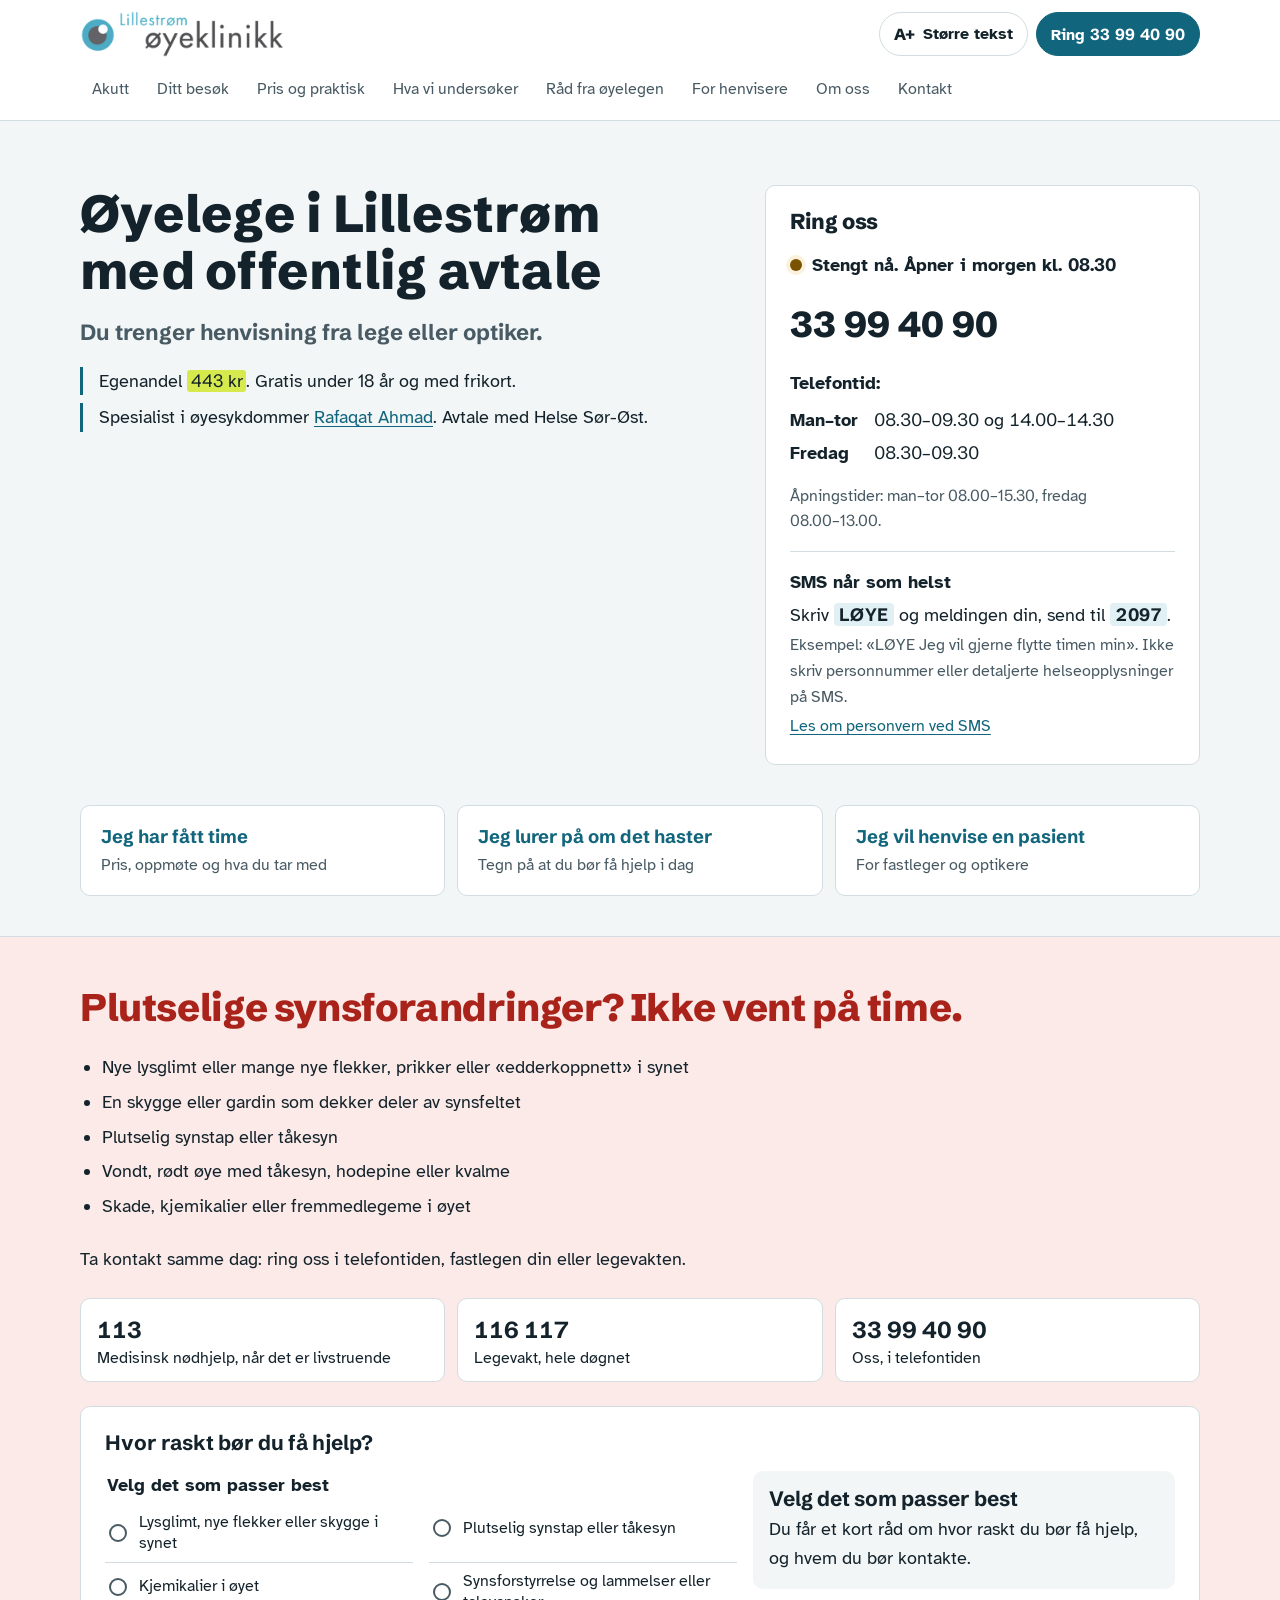
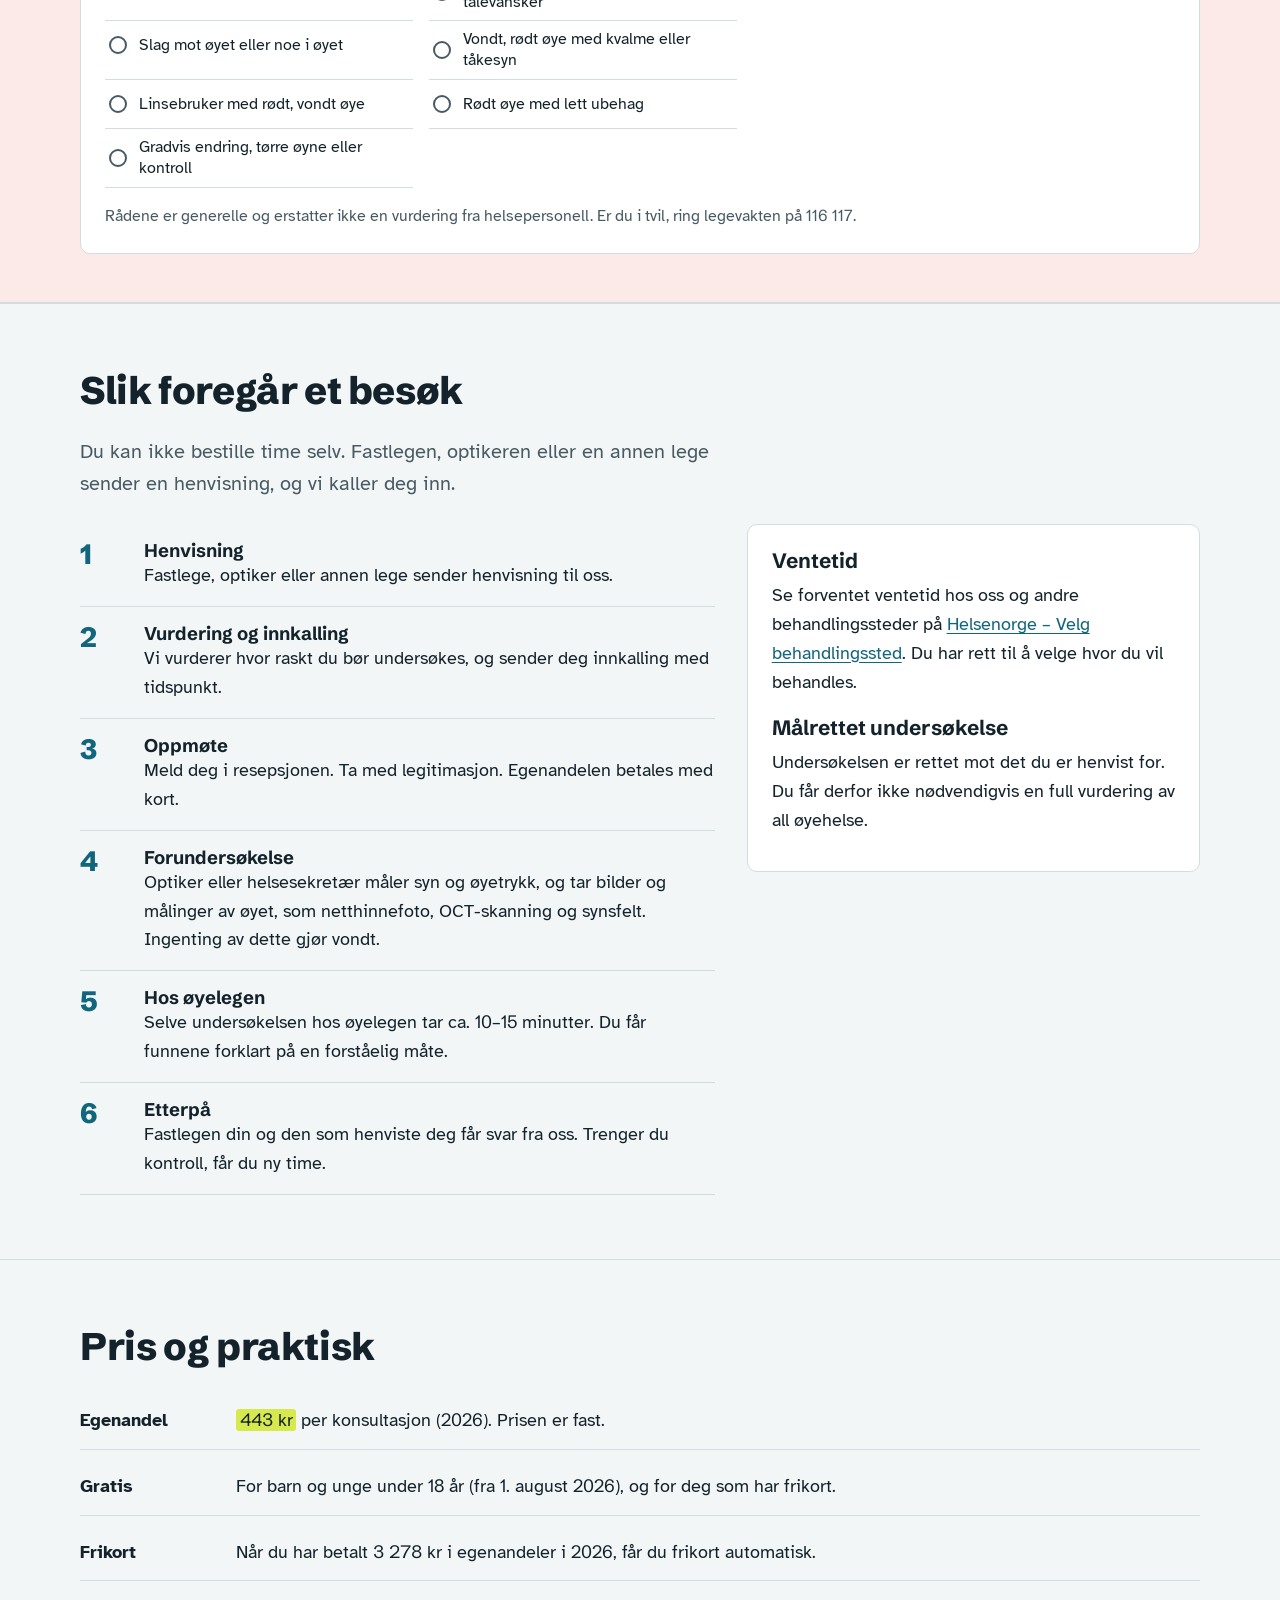
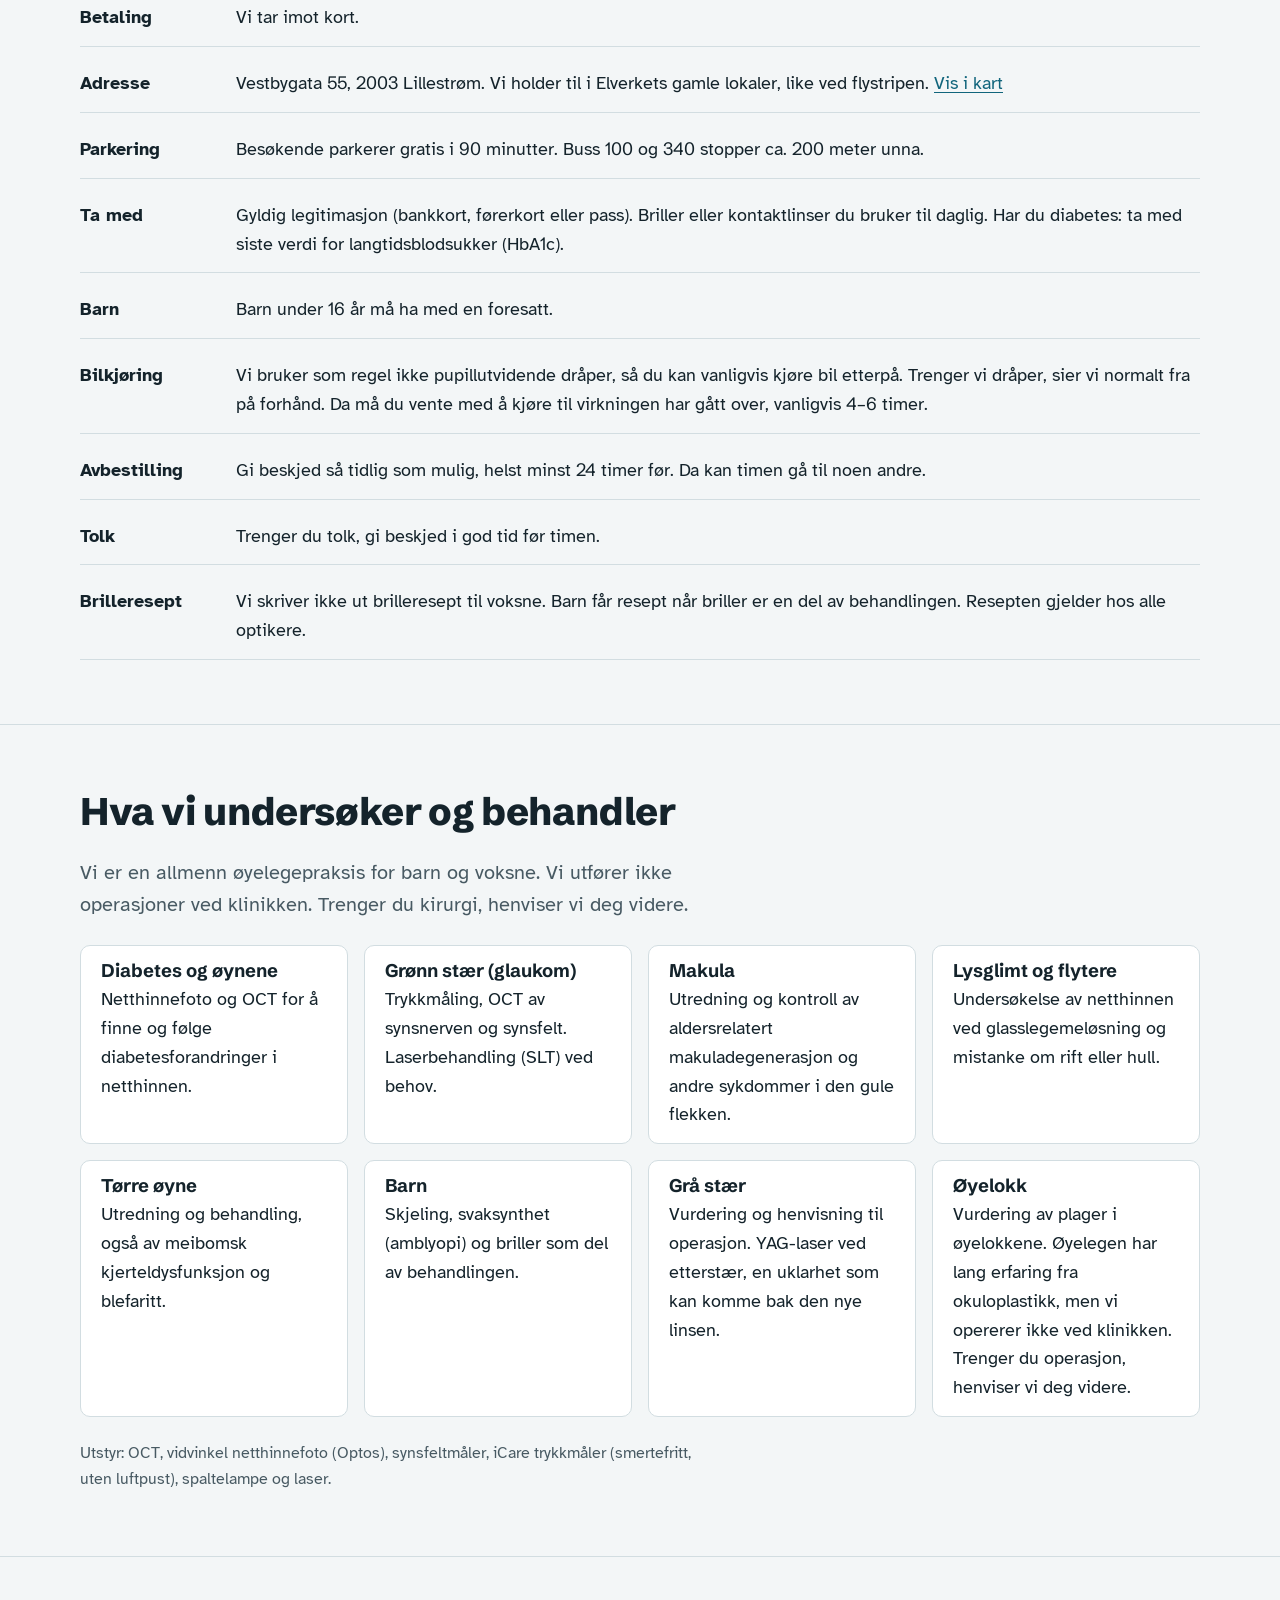
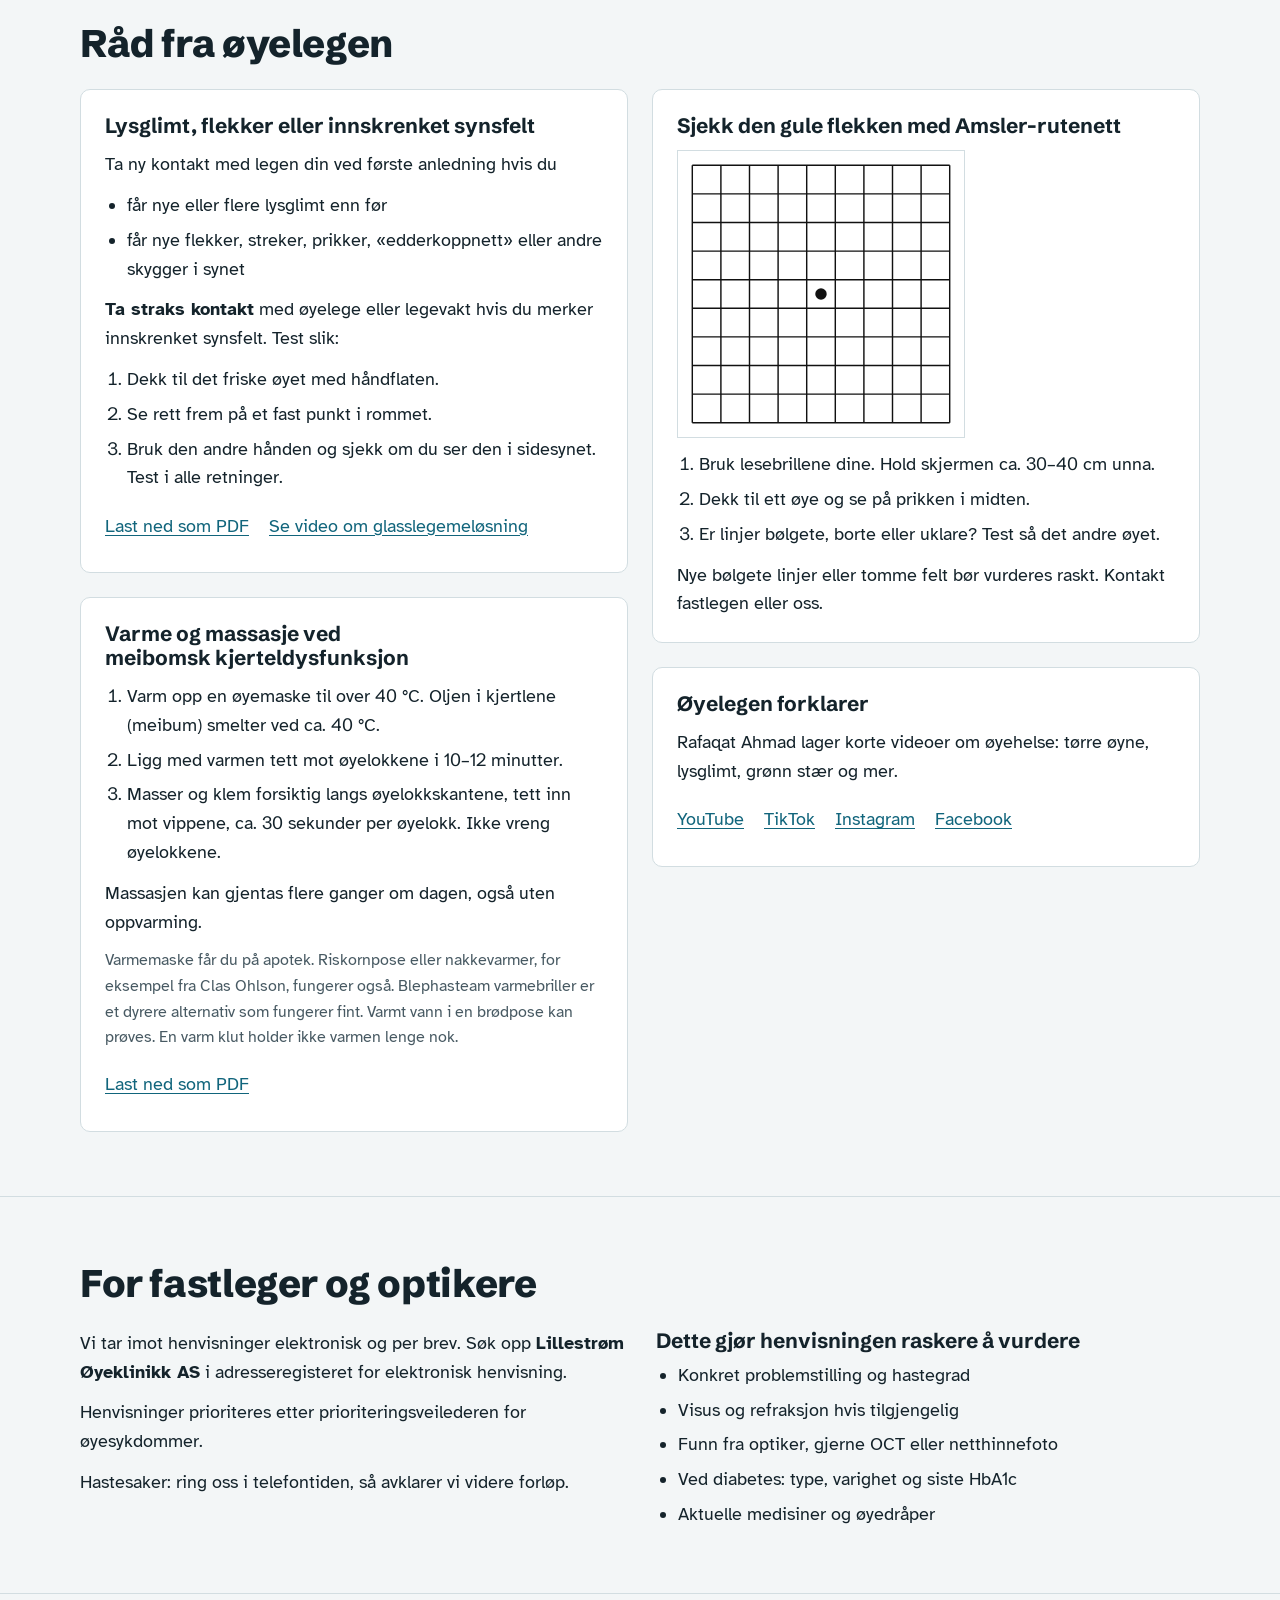
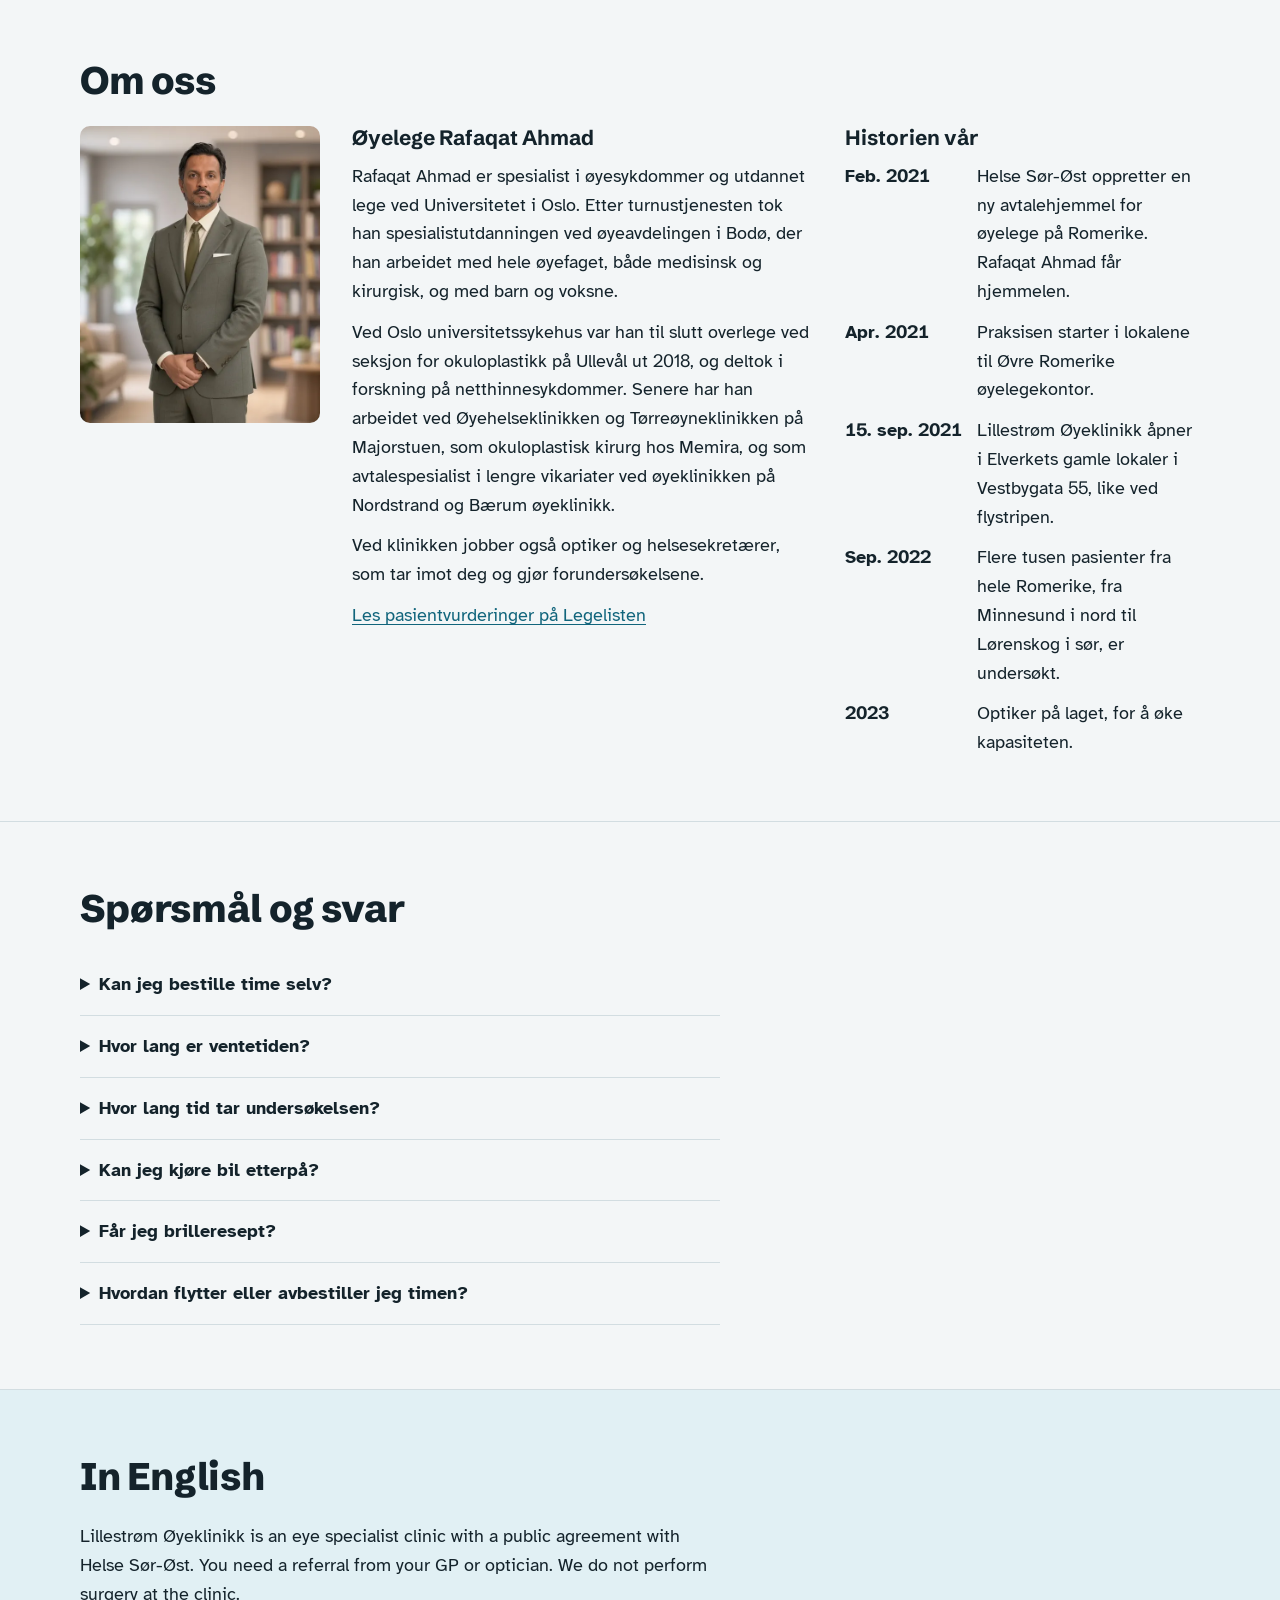
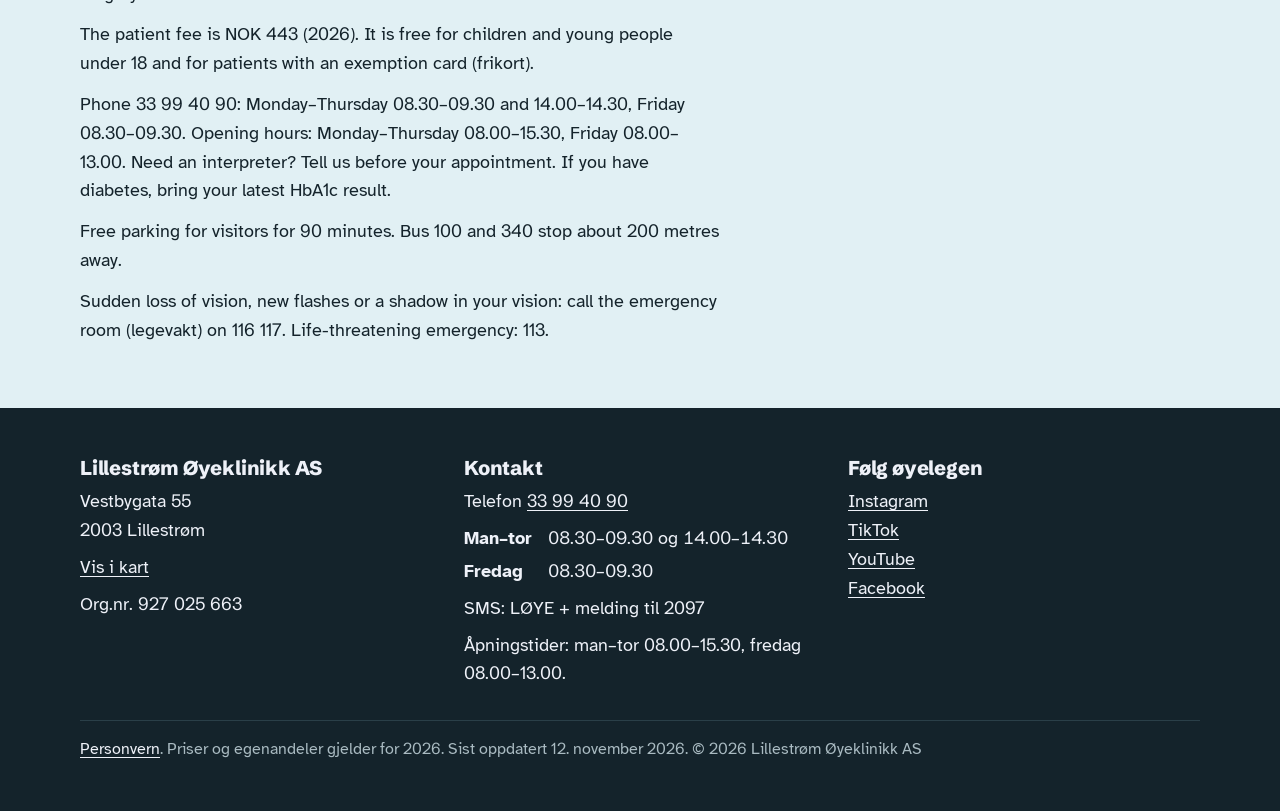
==== commit f315e830: "Forside: melding om stengt fredag 13. november grunnet sykdom" ====
--- a/site/index.html
+++ b/site/index.html
@@ -69,6 +69,11 @@
 
 <main id="top">
   <span id="innhold" tabindex="-1"></span>
+  <section id="stengt-melding" class="stengt-melding" role="status">
+    <div class="wrap">
+      <p>Klinikken er stengt <span class="nw">fredag 13. november</span> grunnet sykdom. Vi beklager ulempen.</p>
+    </div>
+  </section>
   <div class="wrap hero">
     <div class="intro">
       <h1>Øyelege i Lillestrøm med offentlig avtale</h1>
@@ -372,7 +377,7 @@
       <a href="https://www.youtube.com/@DrRafaqatAhmadOyelege" target="_blank" rel="noopener">YouTube</a><br>
       <a href="https://www.facebook.com/dr.rafaqat.ahmad" target="_blank" rel="noopener">Facebook</a></p>
     </div>
-    <p class="updated"><a href="personvern.html">Personvern</a>. Priser og egenandeler gjelder for 2026. Sist oppdatert 3. november 2026. © 2026 Lillestrøm Øyeklinikk AS</p>
+    <p class="updated"><a href="personvern.html">Personvern</a>. Priser og egenandeler gjelder for 2026. Sist oppdatert 12. november 2026. © 2026 Lillestrøm Øyeklinikk AS</p>
   </div>
 </footer>
 </body>
--- a/site/styles.css
+++ b/site/styles.css
@@ -119,6 +119,11 @@
 .hours dt { font-weight: 700; }
 .hours dd { margin: 0; }
 .nw { white-space: nowrap; }
+
+/* Midlertidig stengt-melding (fjernes fra 16. november 2026) */
+.stengt-melding { background: var(--warn-soft); border-block: 1px solid var(--line); }
+.stengt-melding .wrap { padding-block: 16px; }
+.stengt-melding p { margin: 0; font-family: var(--display); font-weight: 700; color: var(--warn); font-size: 1.125rem; }
 
 /* Snarveier */
 .router { display: grid; gap: 12px; padding-block: 0 40px; }
@@ -220,7 +225,8 @@
 @media print {
   .top, .router, .guide, .nav, #textsize, .english, .status, .skip { display: none !important; }
   body { background: #fff; color: #000; font-size: 11pt; }
-  section.block, .akutt { border: 0; padding-block: 12pt; background: #fff; }
+  section.block, .akutt, .stengt-melding { border: 0; padding-block: 12pt; background: #fff; }
+  .stengt-melding p { color: #000; }
   a[href^="http"]::after { content: " (" attr(href) ")"; font-size: 9pt; word-break: break-all; }
   .advice article, .note, .callcard, .num { border: 1px solid #999; break-inside: avoid; }
   footer { background: #fff; color: #000; }
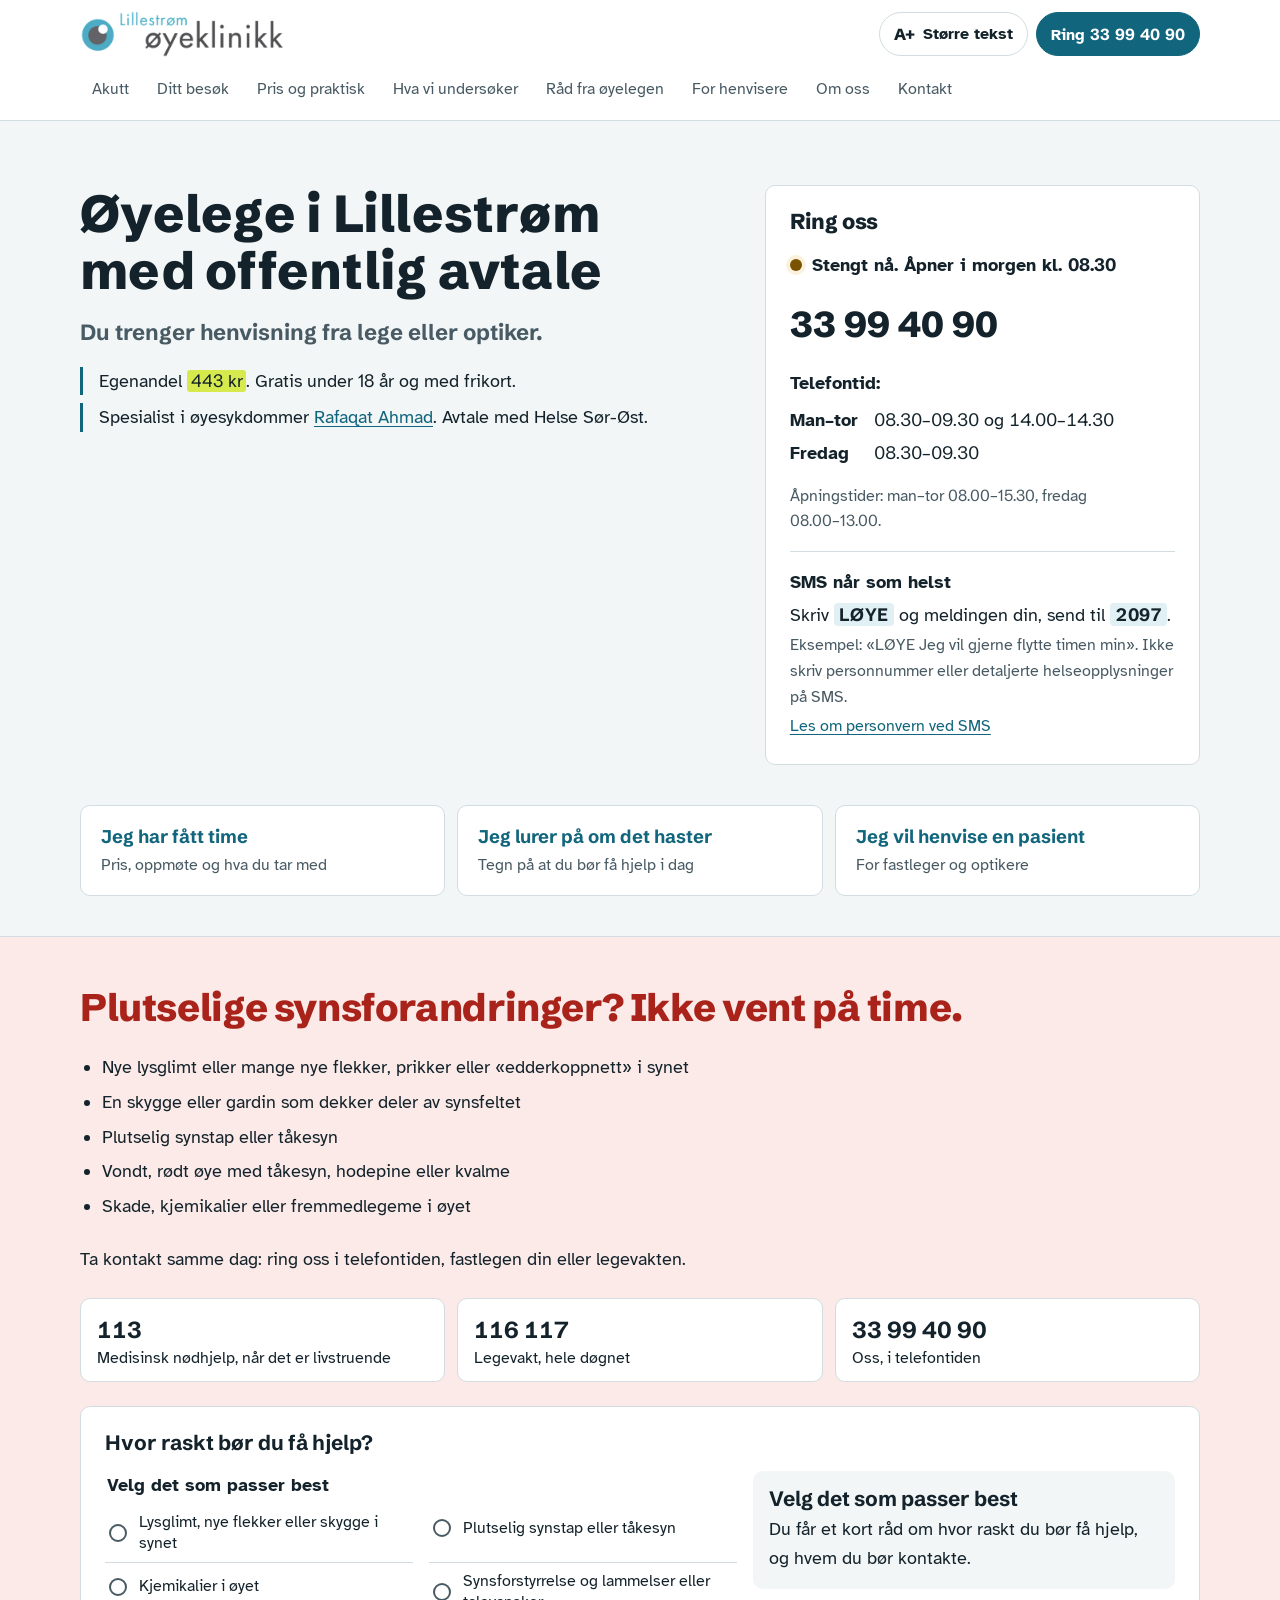
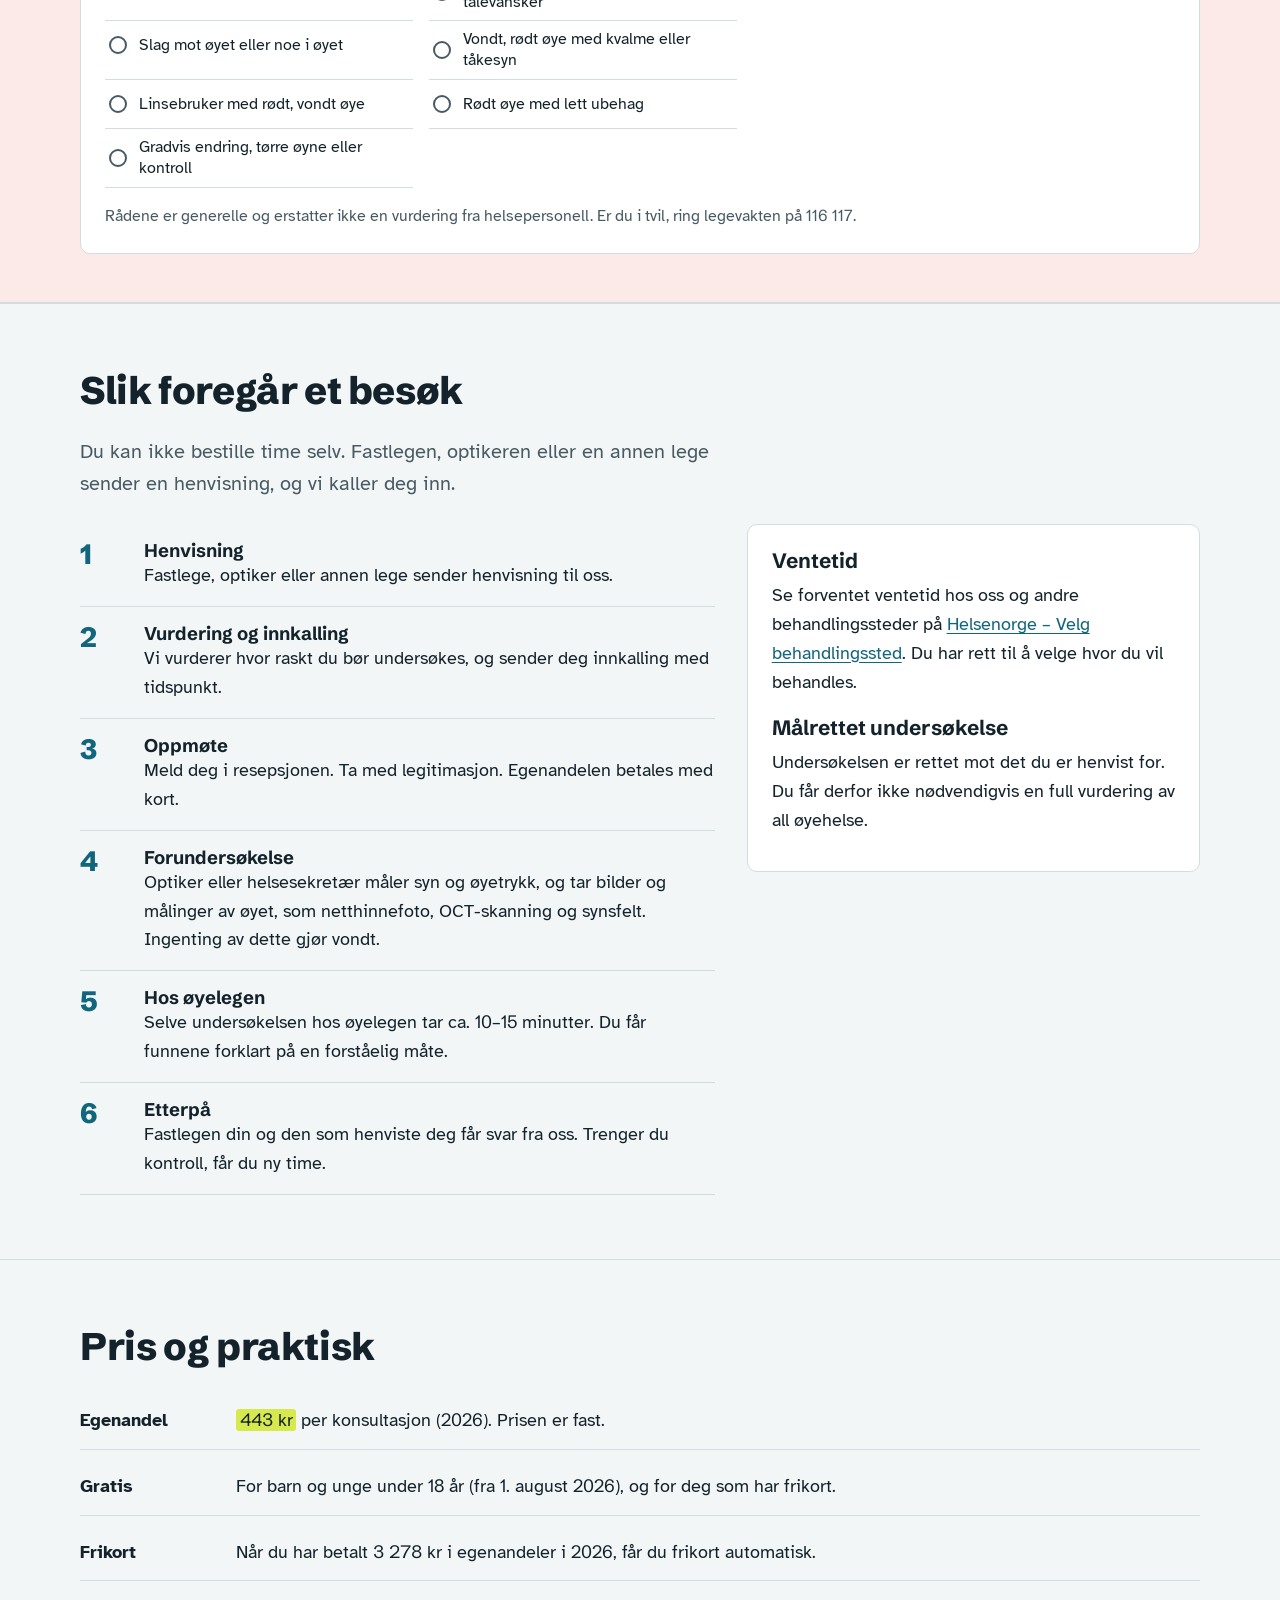
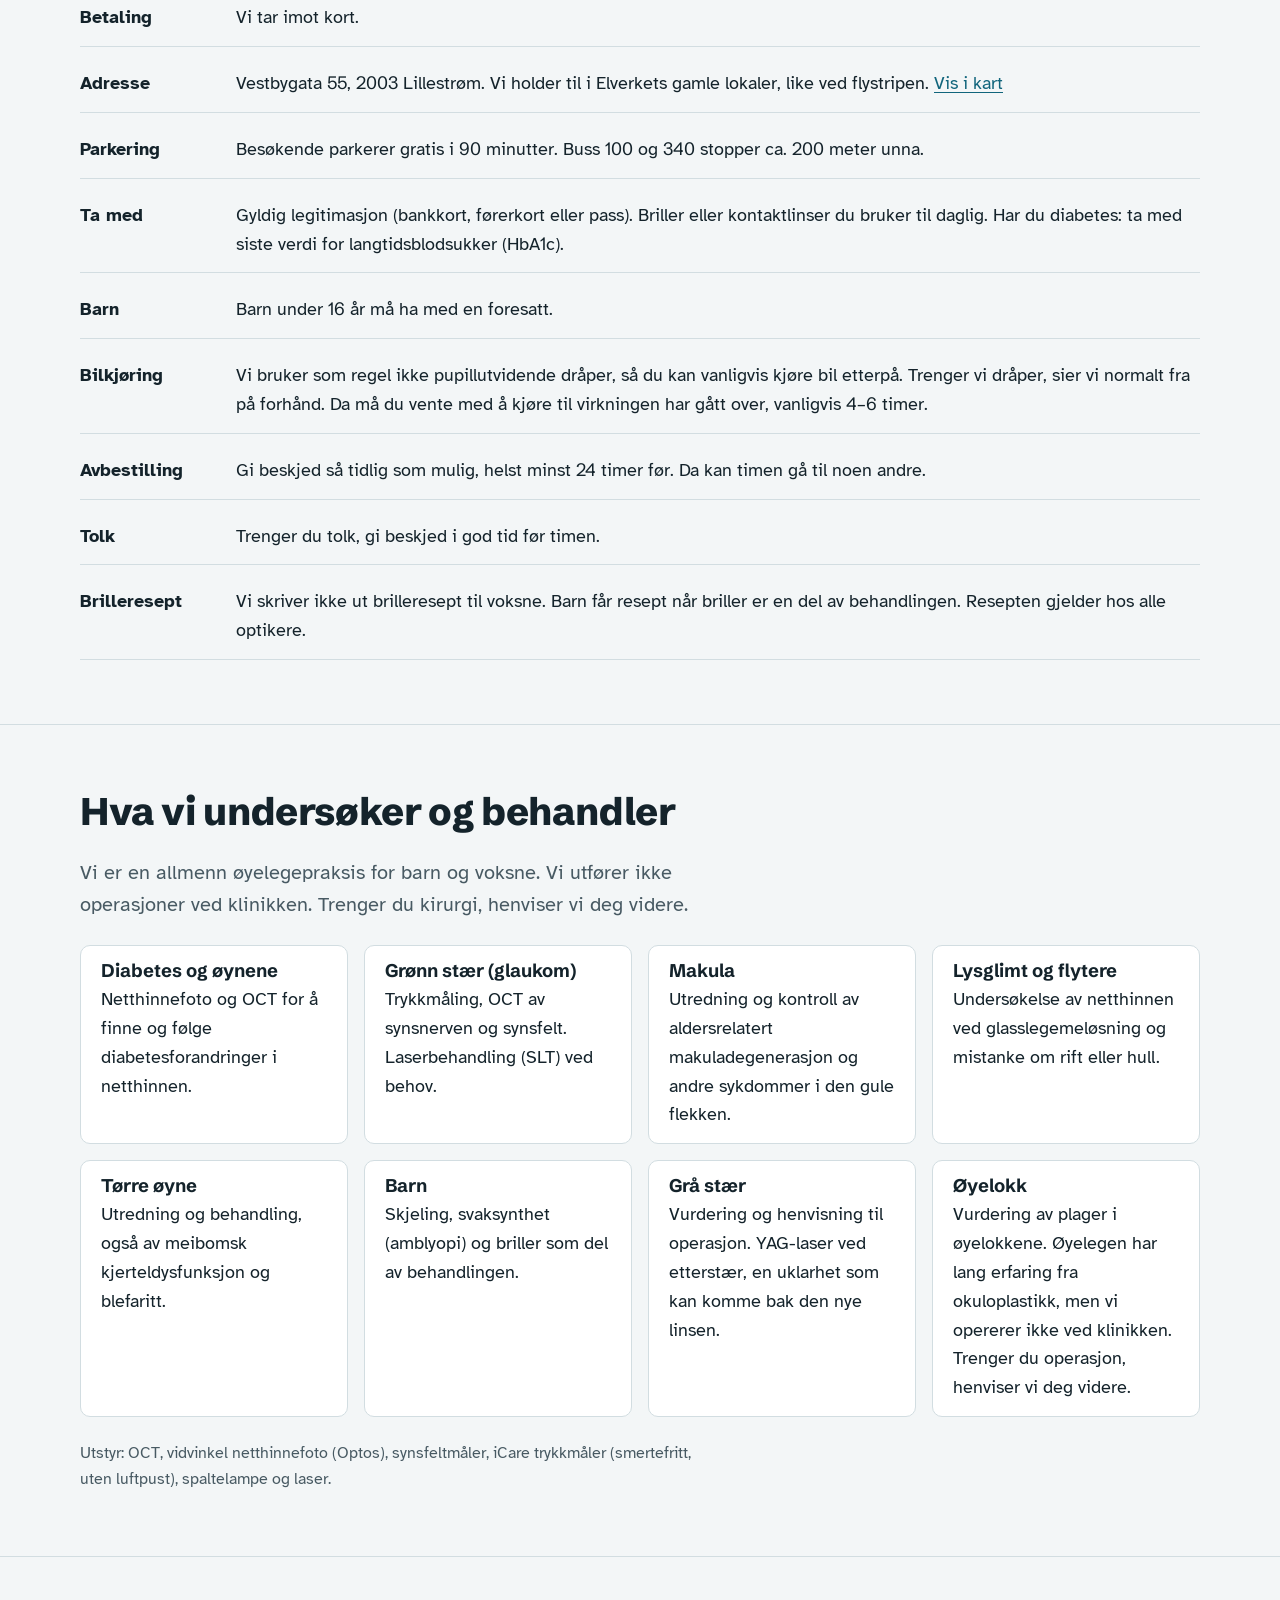
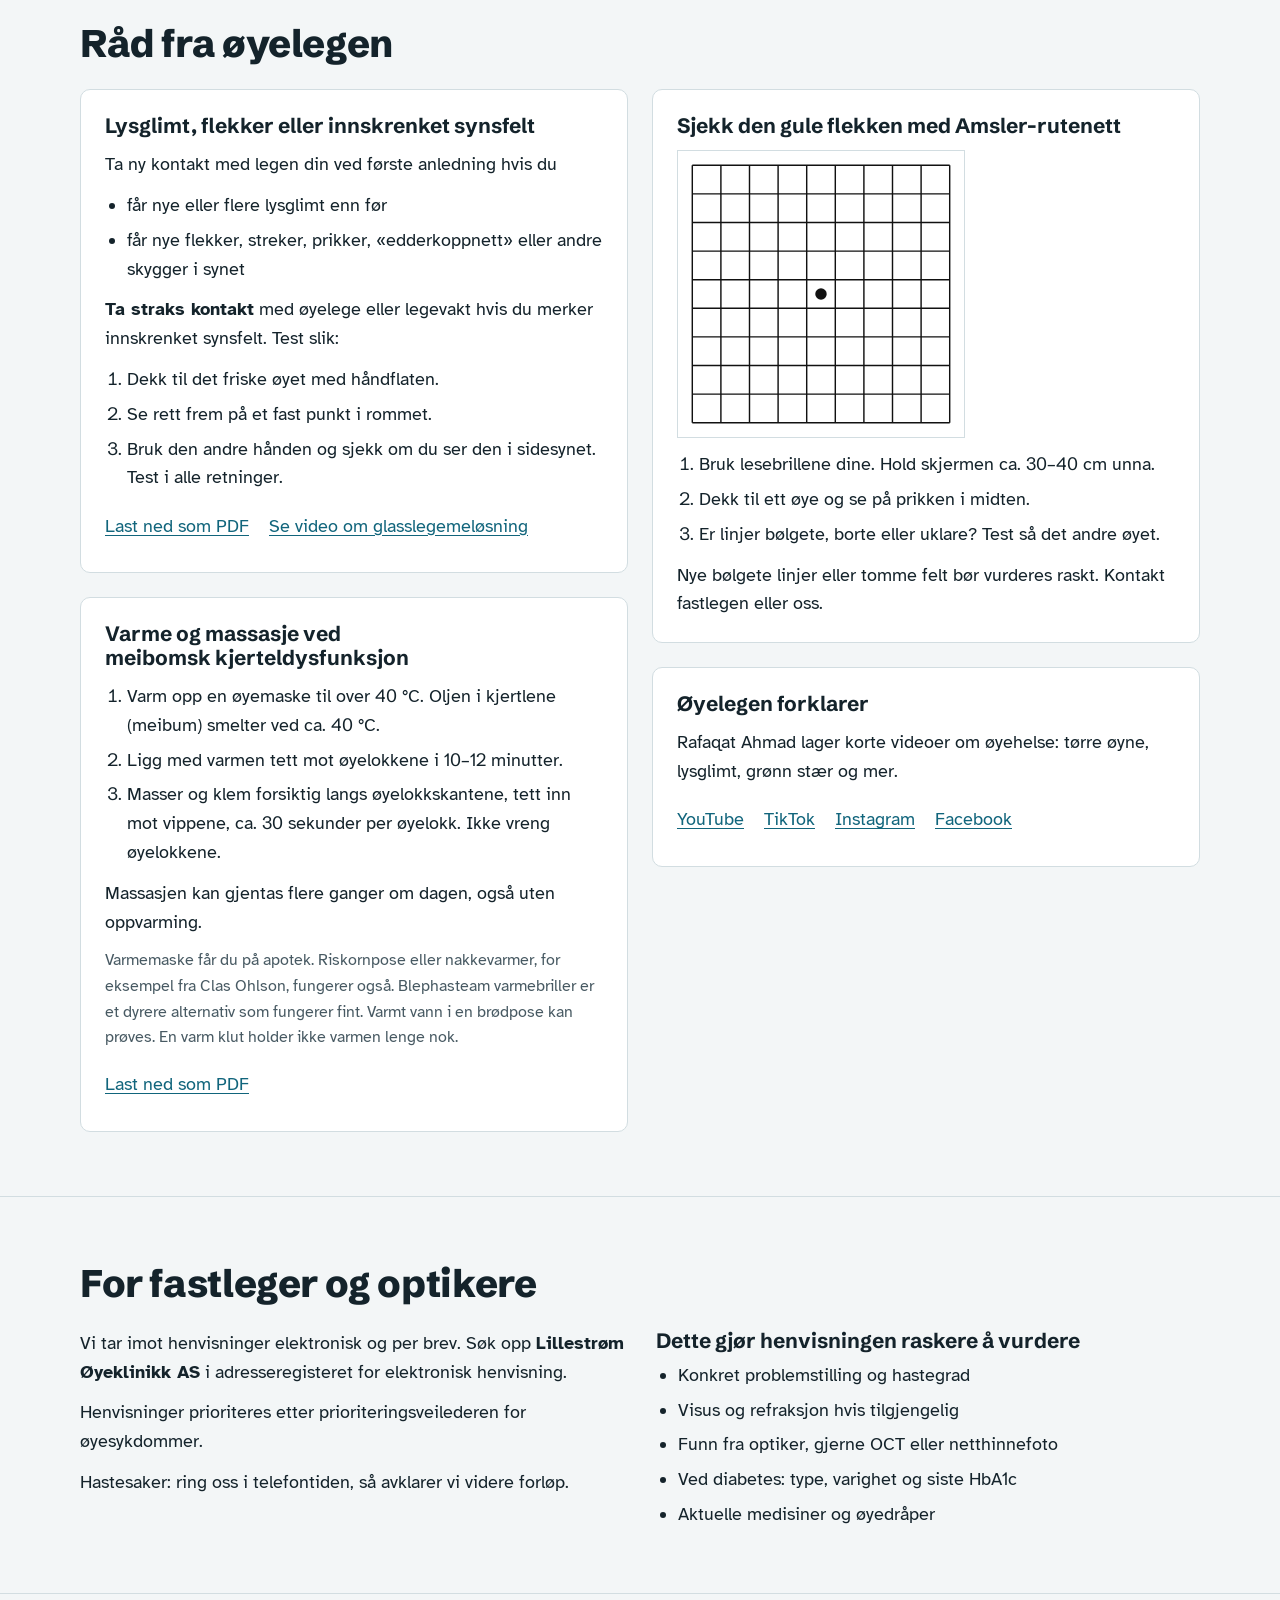
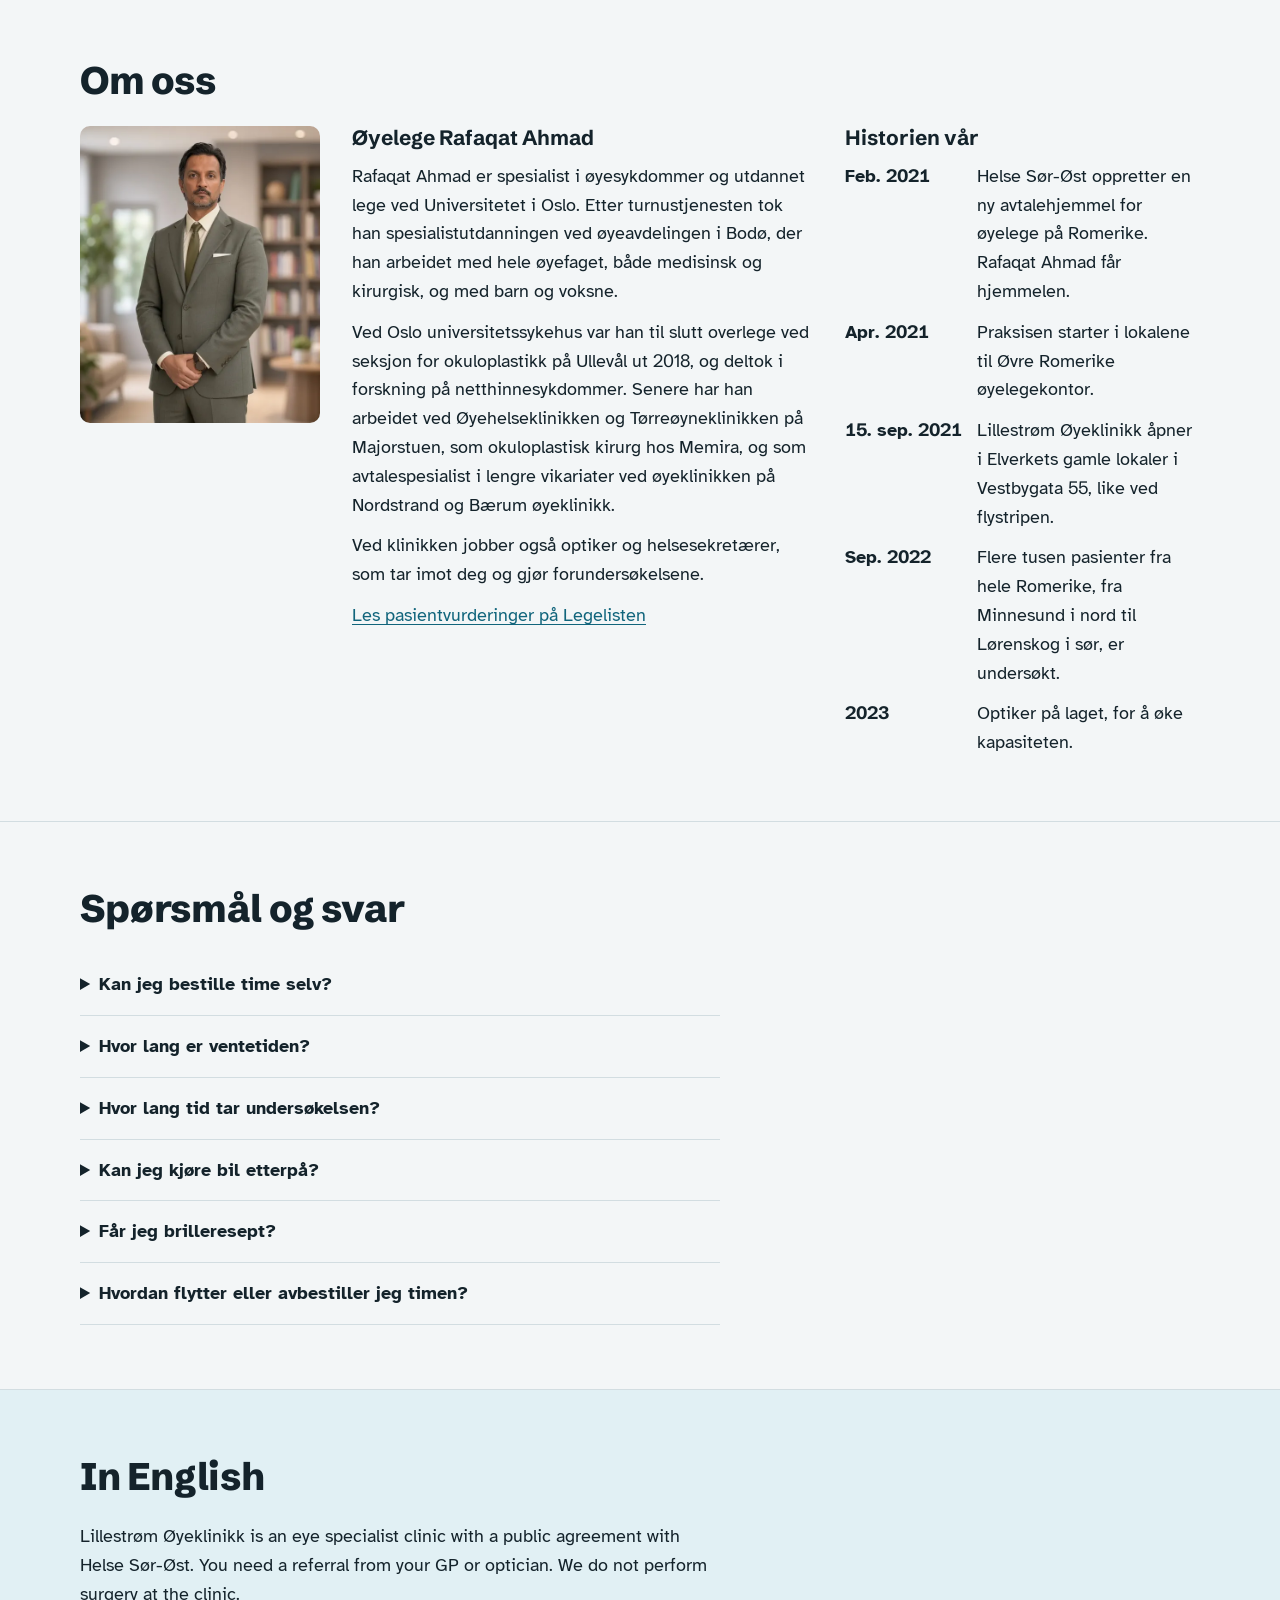
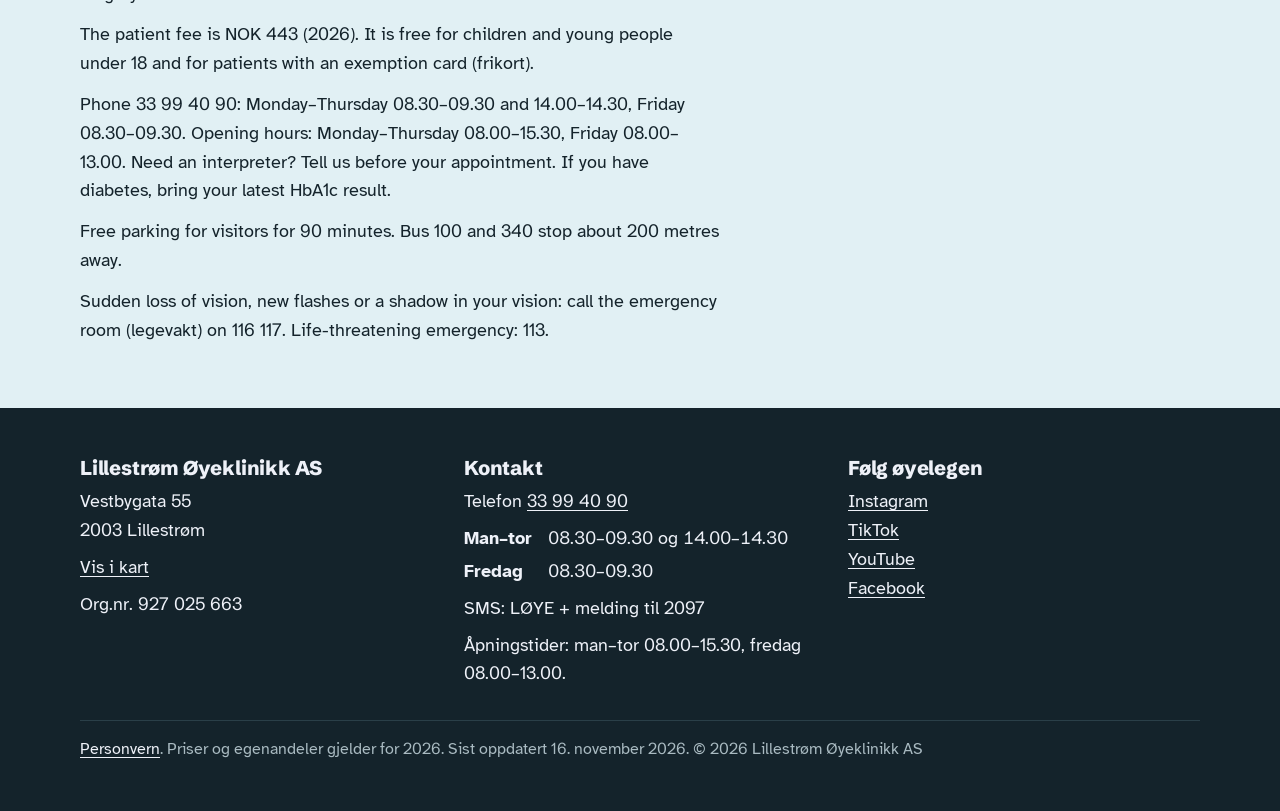
==== commit b3efc7a7: "Forside: melding om stengt fredag 20. og mandag 23. november" ====
--- a/site/index.html
+++ b/site/index.html
@@ -71,7 +71,7 @@
   <span id="innhold" tabindex="-1"></span>
   <section id="stengt-melding" class="stengt-melding" role="status">
     <div class="wrap">
-      <p>Klinikken er stengt <span class="nw">fredag 13. november</span> grunnet sykdom. Vi beklager ulempen.</p>
+      <p>Klinikken er stengt <span class="nw">fredag 20.</span> og <span class="nw">mandag 23. november</span>.</p>
     </div>
   </section>
   <div class="wrap hero">
@@ -377,7 +377,7 @@
       <a href="https://www.youtube.com/@DrRafaqatAhmadOyelege" target="_blank" rel="noopener">YouTube</a><br>
       <a href="https://www.facebook.com/dr.rafaqat.ahmad" target="_blank" rel="noopener">Facebook</a></p>
     </div>
-    <p class="updated"><a href="personvern.html">Personvern</a>. Priser og egenandeler gjelder for 2026. Sist oppdatert 12. november 2026. © 2026 Lillestrøm Øyeklinikk AS</p>
+    <p class="updated"><a href="personvern.html">Personvern</a>. Priser og egenandeler gjelder for 2026. Sist oppdatert 16. november 2026. © 2026 Lillestrøm Øyeklinikk AS</p>
   </div>
 </footer>
 </body>
--- a/site/styles.css
+++ b/site/styles.css
@@ -120,7 +120,7 @@
 .hours dd { margin: 0; }
 .nw { white-space: nowrap; }
 
-/* Midlertidig stengt-melding (fjernes fra 16. november 2026) */
+/* Midlertidig stengt-melding (fjernes fra 24. november 2026) */
 .stengt-melding { background: var(--warn-soft); border-block: 1px solid var(--line); }
 .stengt-melding .wrap { padding-block: 16px; }
 .stengt-melding p { margin: 0; font-family: var(--display); font-weight: 700; color: var(--warn); font-size: 1.125rem; }
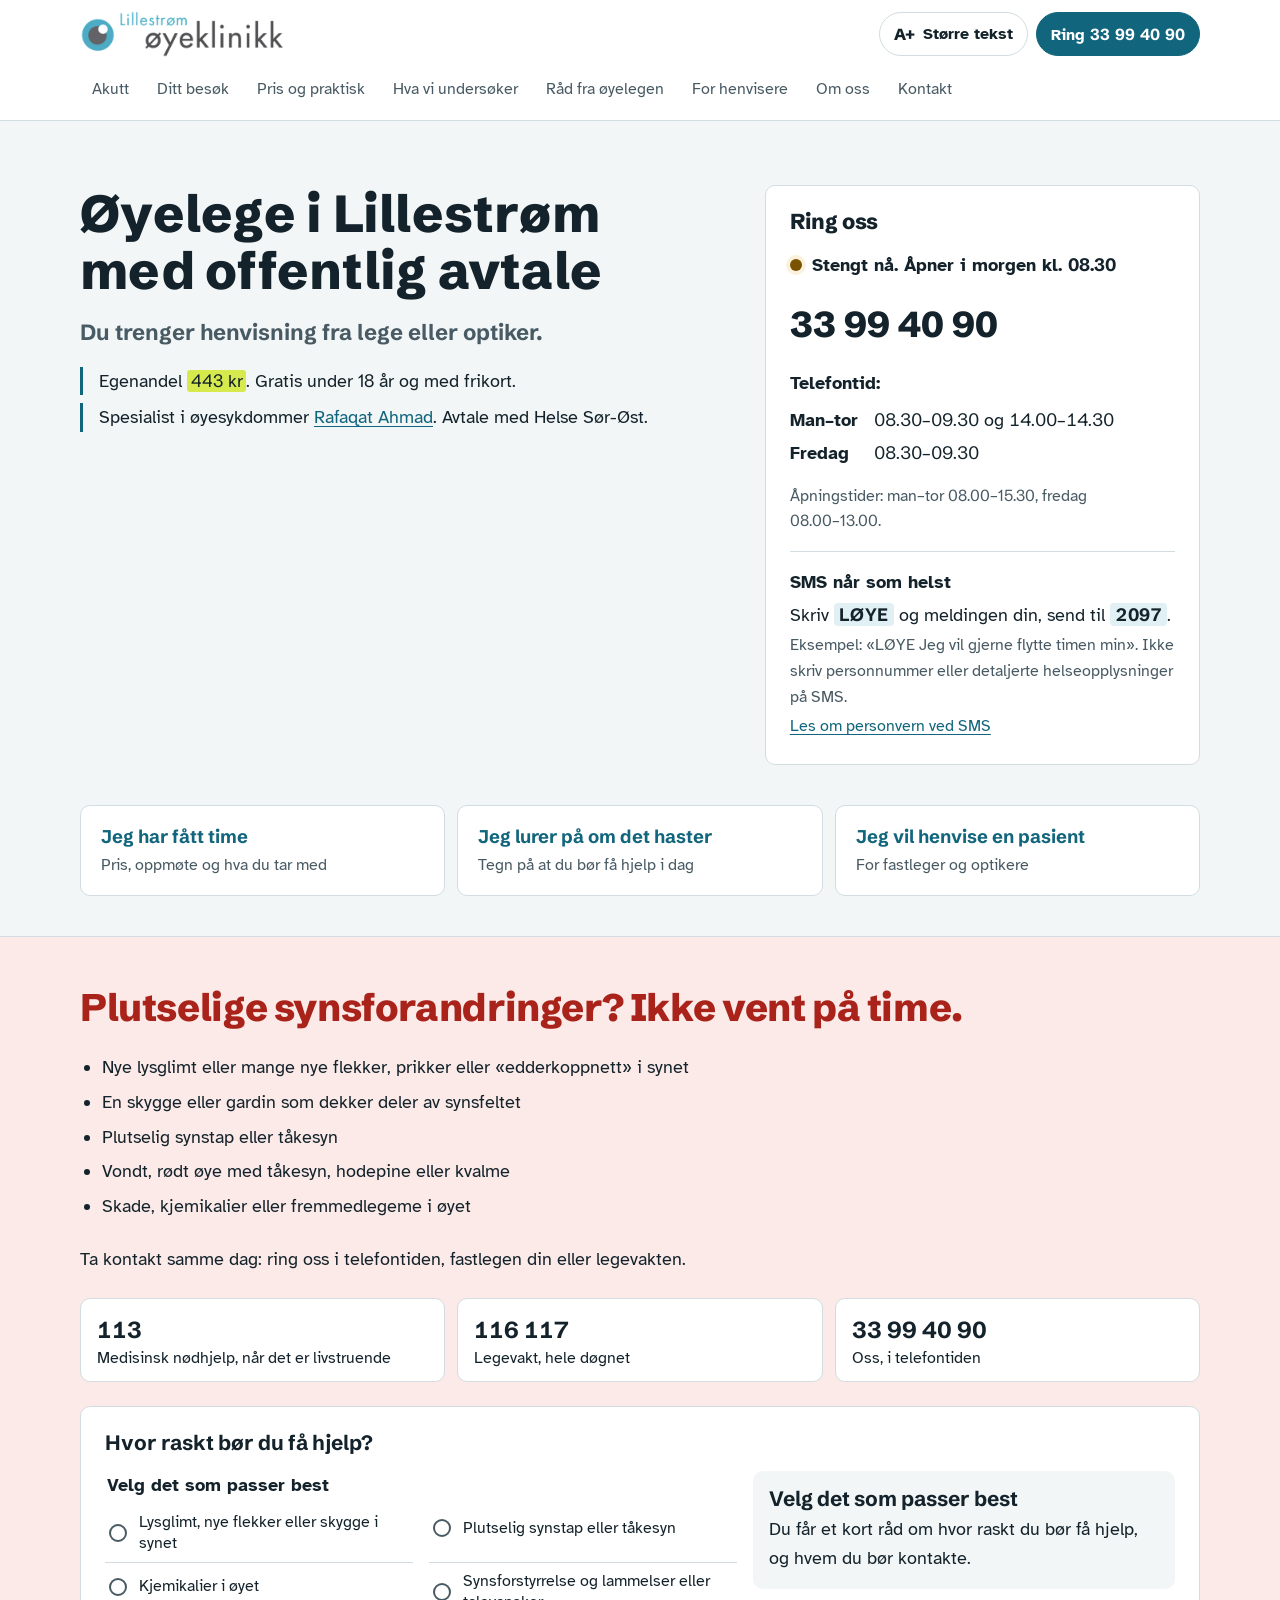
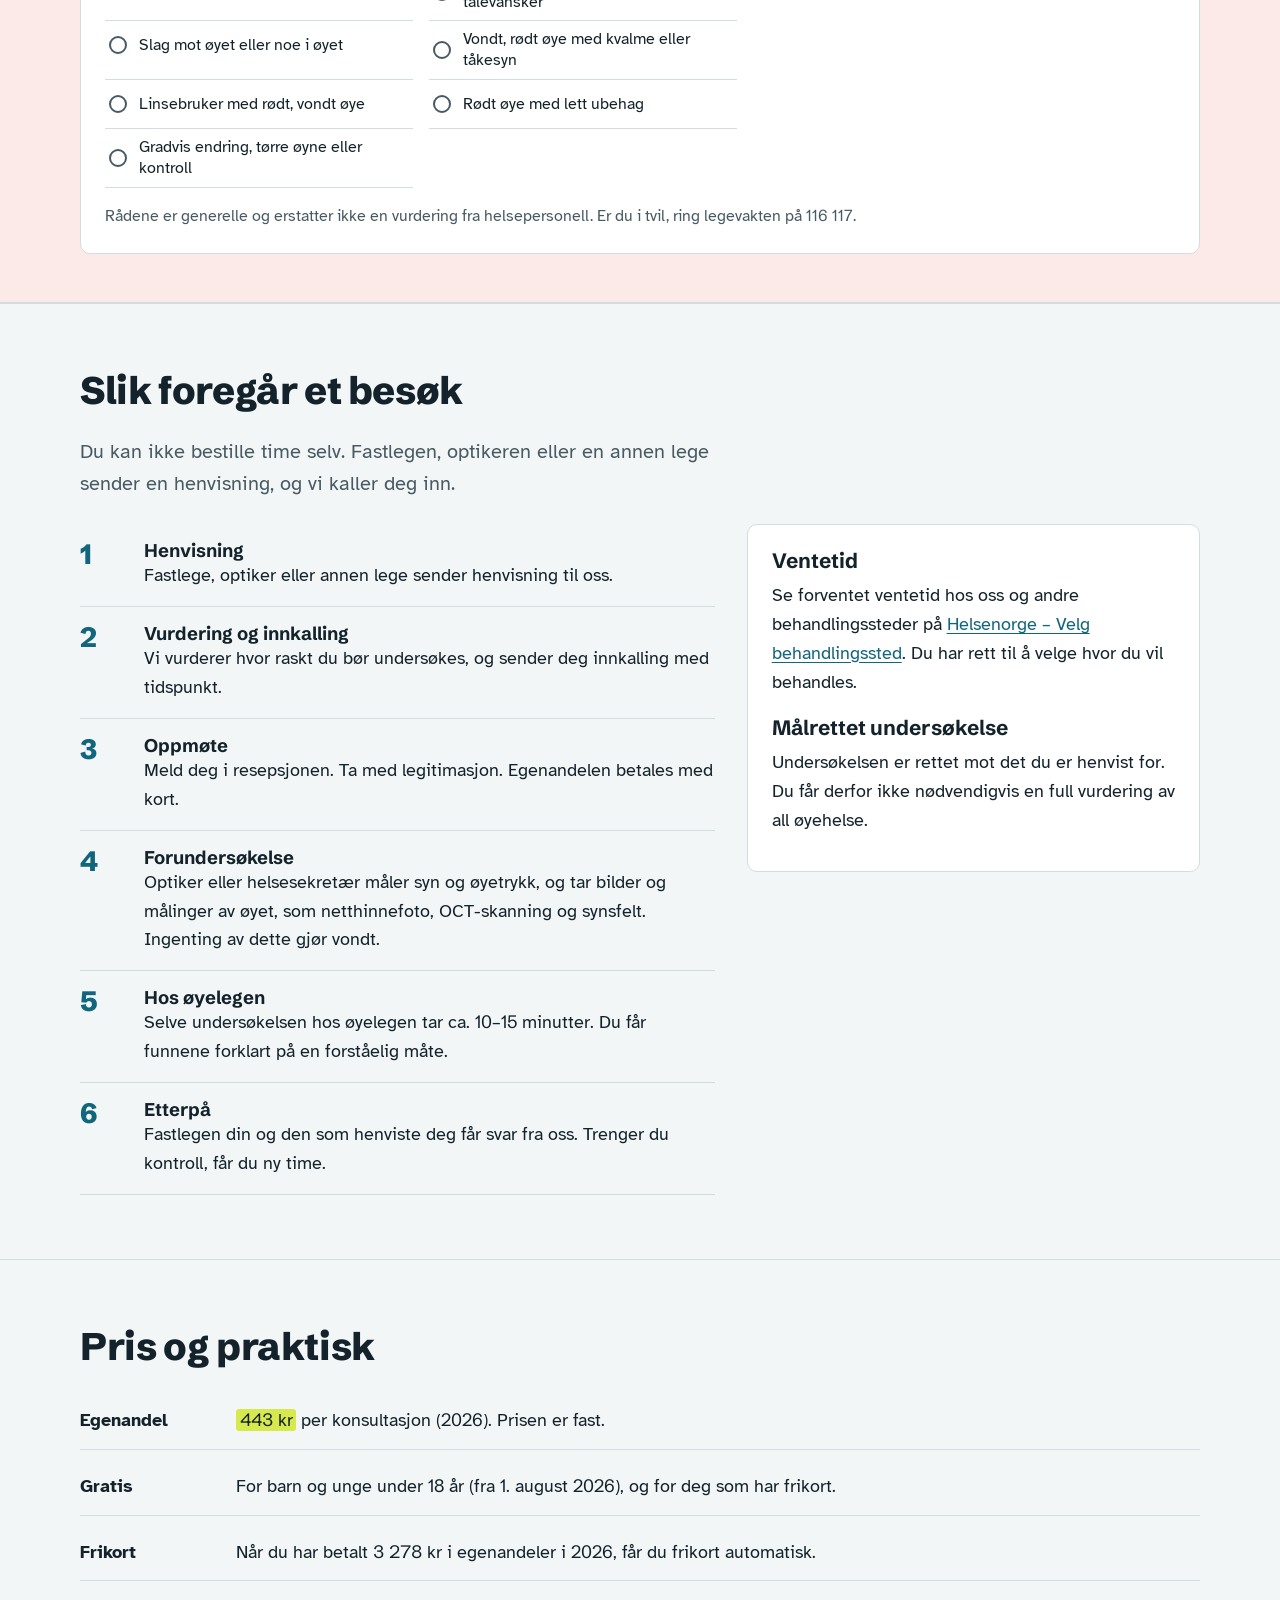
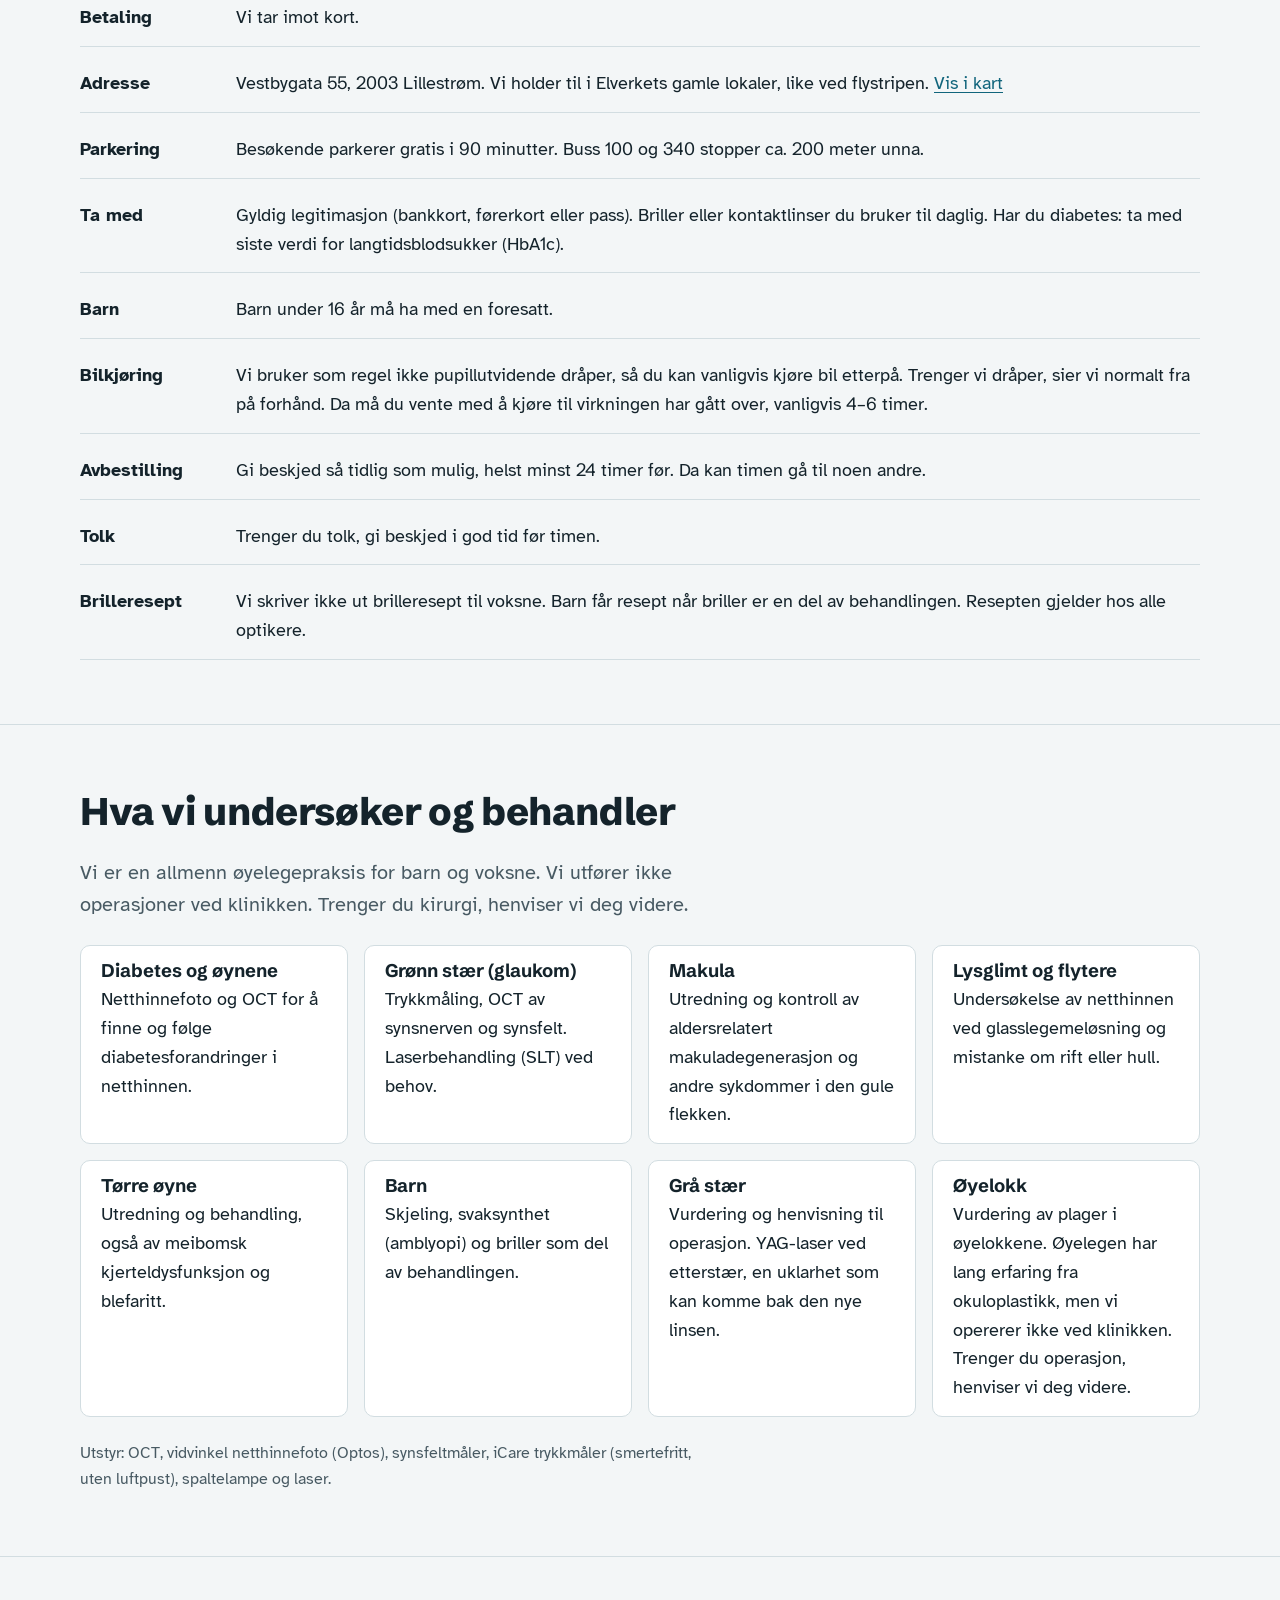
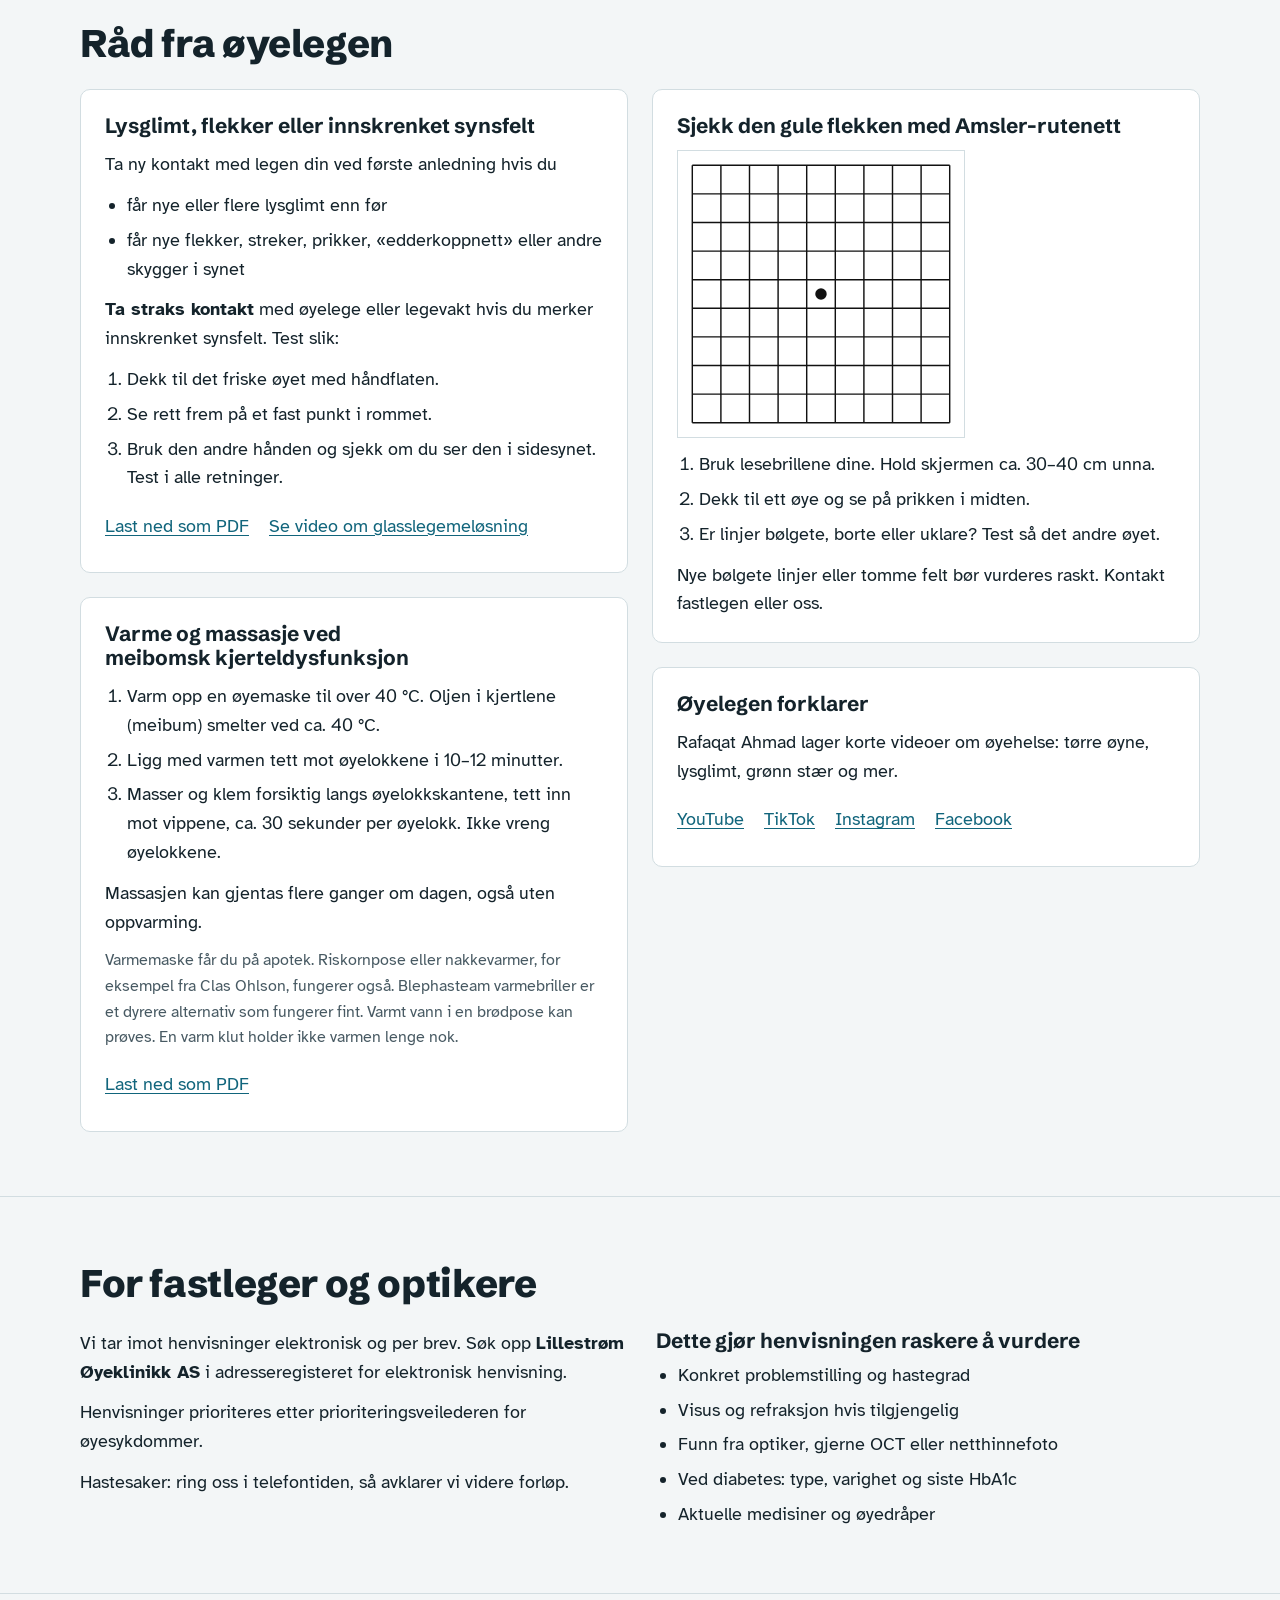
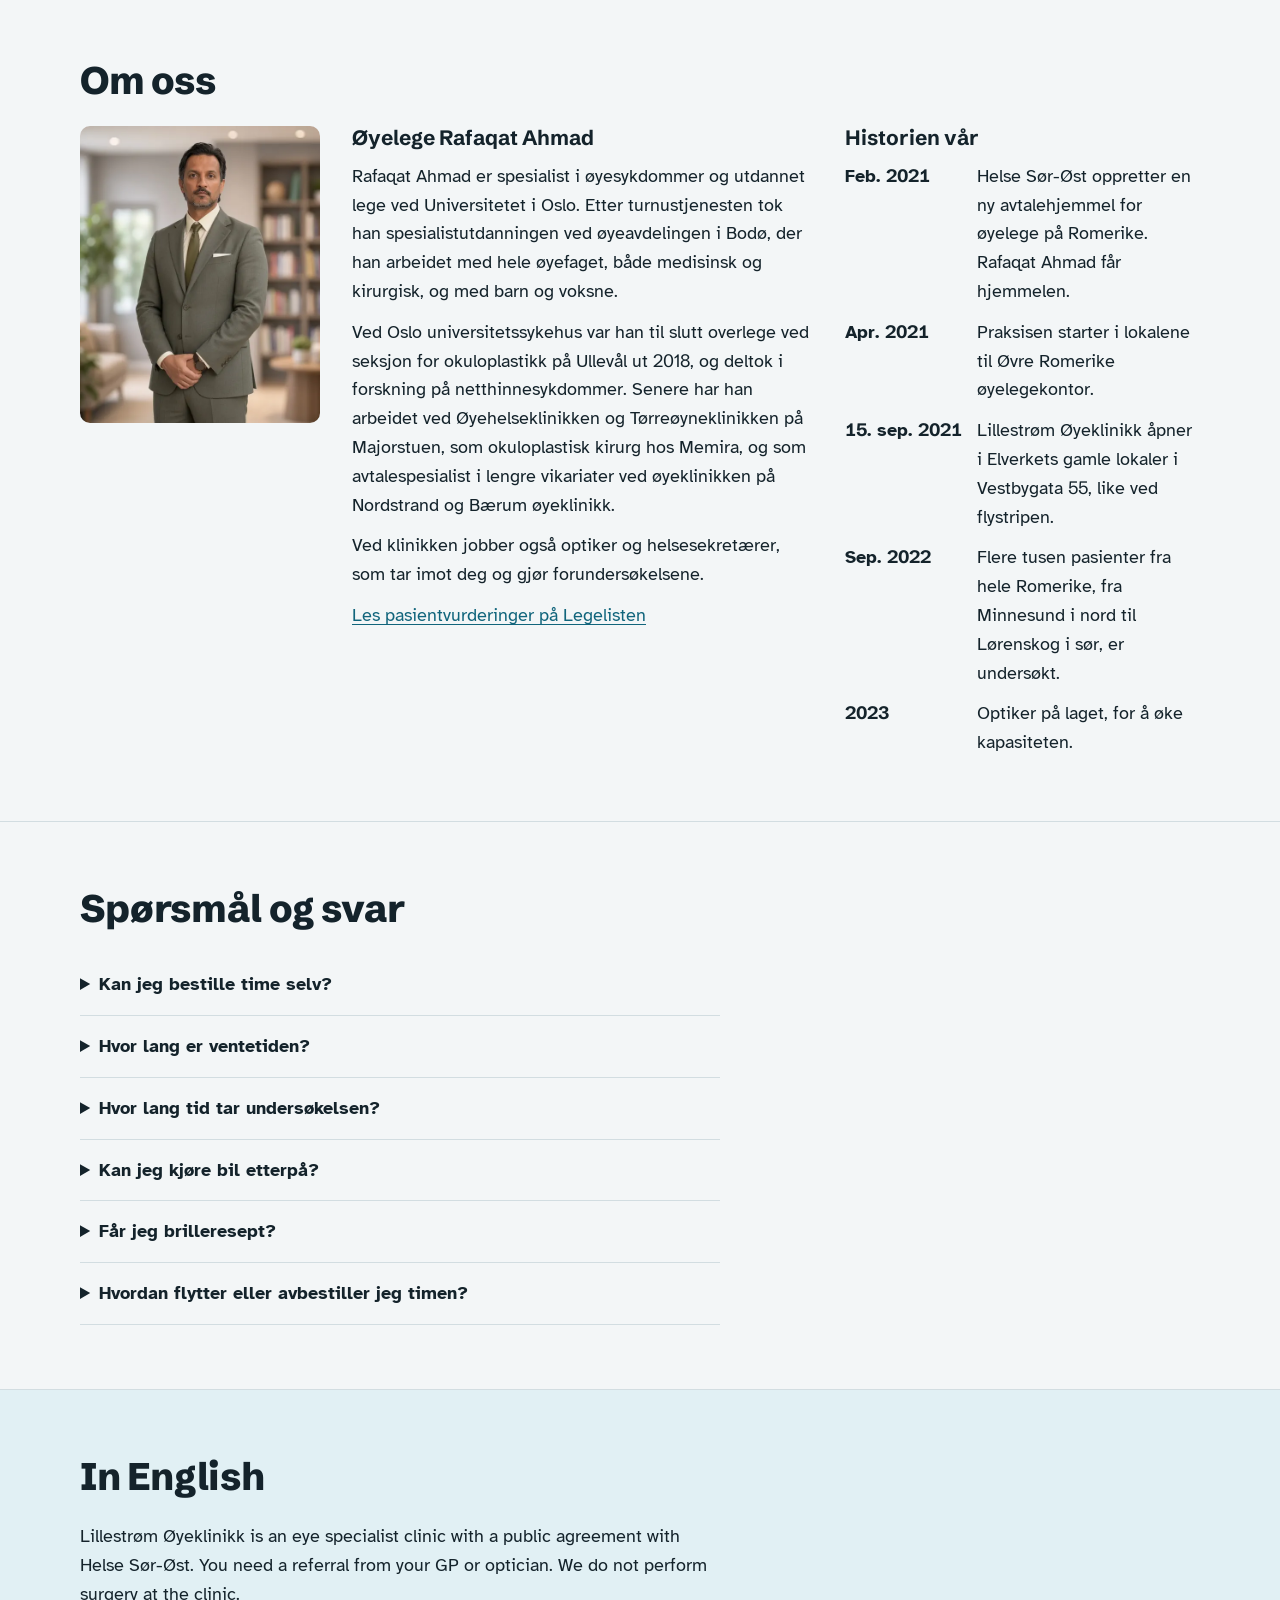
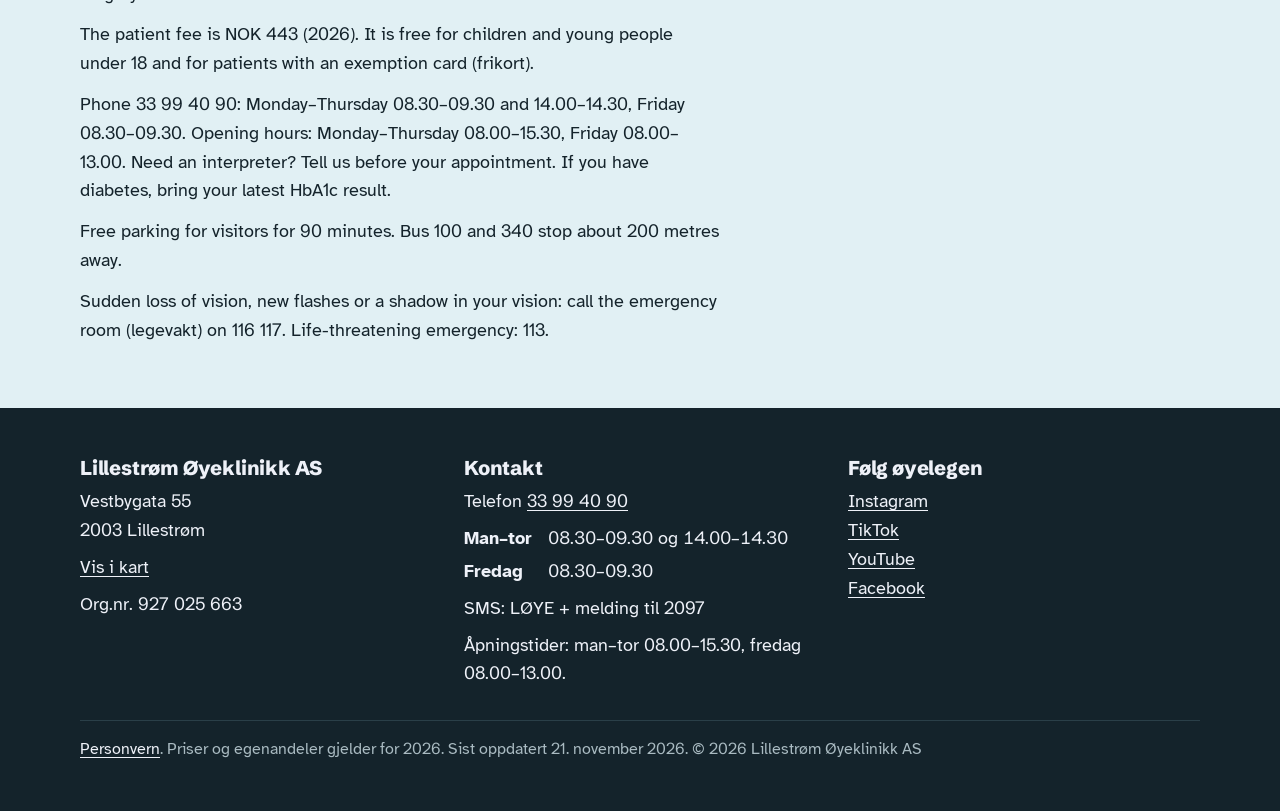
==== commit 1d9e4b66: "Ferdighet: personvern finnes, regel om GitHub-tilkobling, Sist oppdatert 21. november" ====
--- a/site/index.html
+++ b/site/index.html
@@ -377,7 +377,7 @@
       <a href="https://www.youtube.com/@DrRafaqatAhmadOyelege" target="_blank" rel="noopener">YouTube</a><br>
       <a href="https://www.facebook.com/dr.rafaqat.ahmad" target="_blank" rel="noopener">Facebook</a></p>
     </div>
-    <p class="updated"><a href="personvern.html">Personvern</a>. Priser og egenandeler gjelder for 2026. Sist oppdatert 16. november 2026. © 2026 Lillestrøm Øyeklinikk AS</p>
+    <p class="updated"><a href="personvern.html">Personvern</a>. Priser og egenandeler gjelder for 2026. Sist oppdatert 21. november 2026. © 2026 Lillestrøm Øyeklinikk AS</p>
   </div>
 </footer>
 </body>
